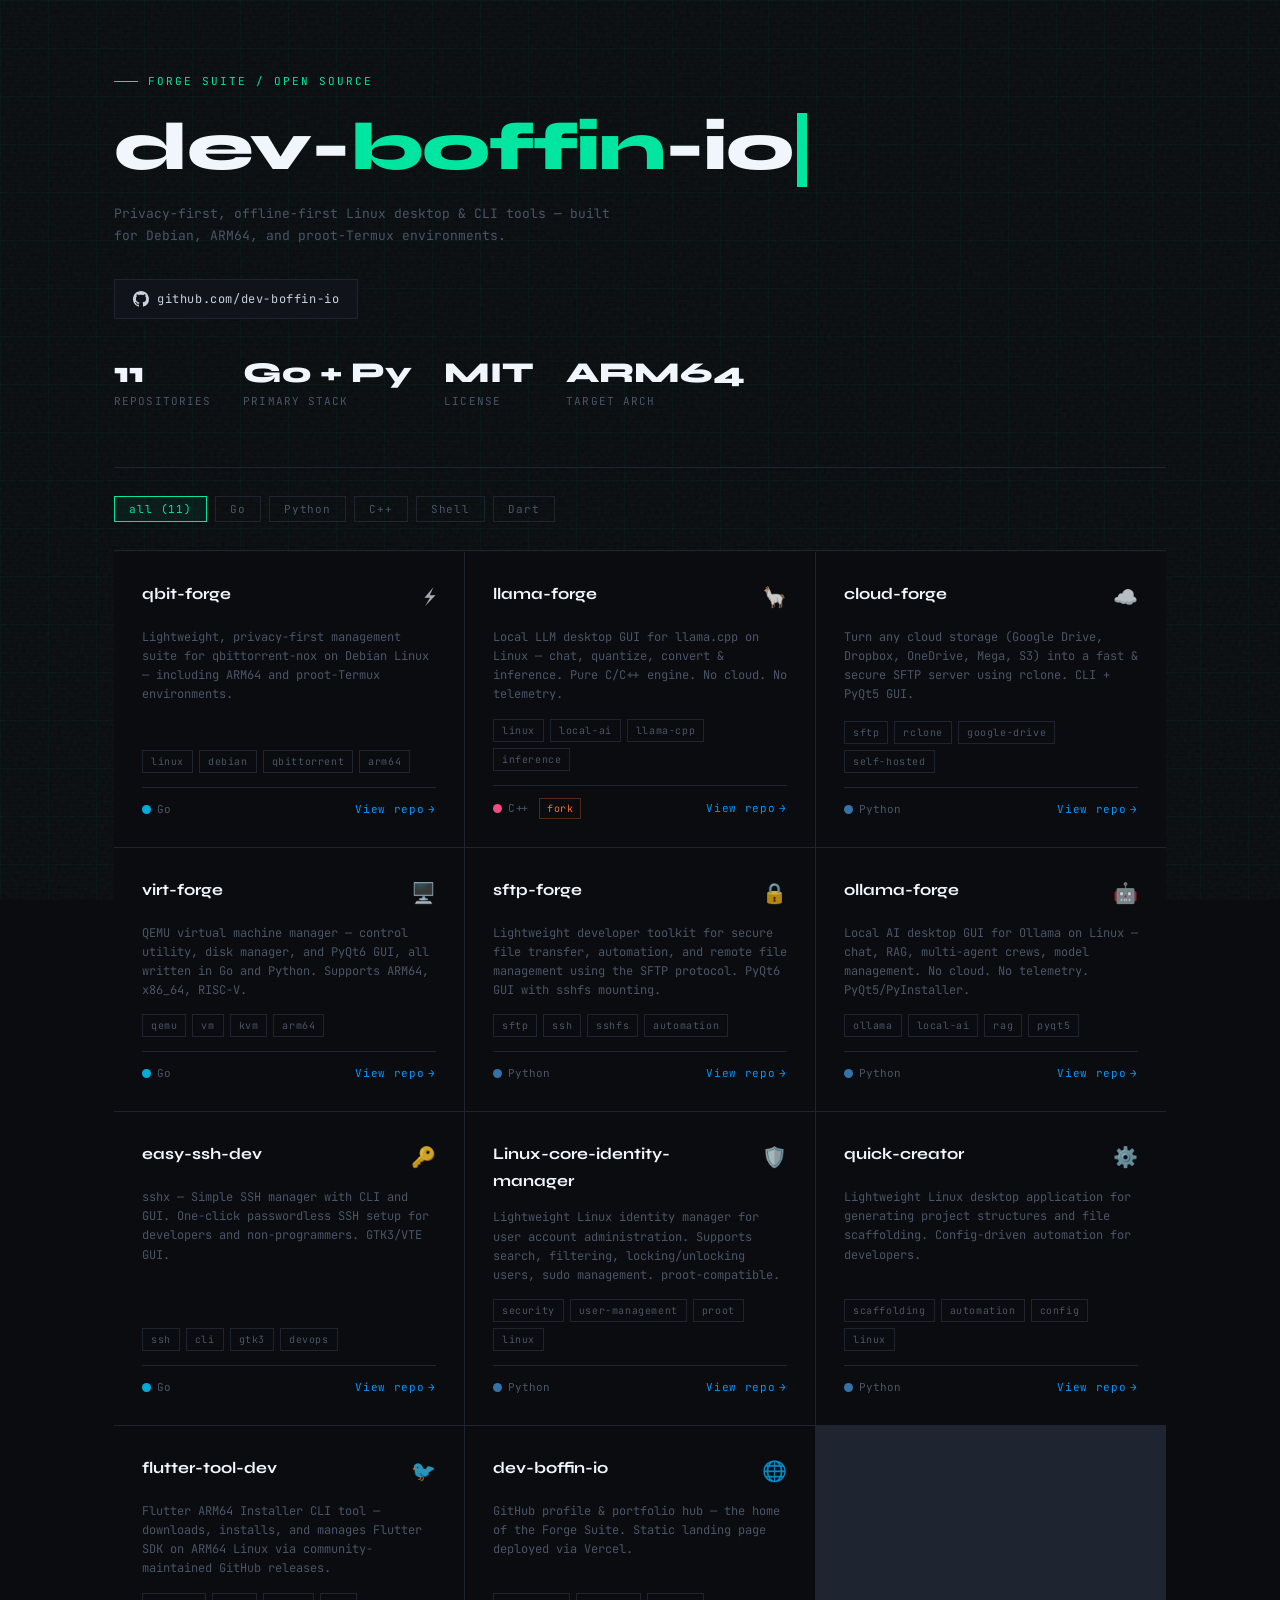
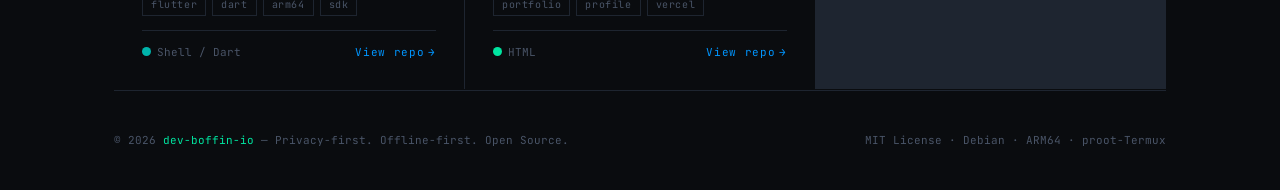
==== index.html @ 7f126e6f "Create index.html" ====
<!DOCTYPE html>
<html lang="en">
<head>
  <meta charset="UTF-8" />
  <meta name="viewport" content="width=device-width, initial-scale=1.0" />
  <title>dev-boffin-io — Forge Suite</title>
  <link rel="preconnect" href="https://fonts.googleapis.com" />
  <link href="https://fonts.googleapis.com/css2?family=JetBrains+Mono:wght@300;400;600;700&family=Syne:wght@400;700;800&display=swap" rel="stylesheet" />
  <style>
    *, *::before, *::after { box-sizing: border-box; margin: 0; padding: 0; }

    :root {
      --bg:        #0a0c0f;
      --surface:   #10141a;
      --border:    #1e2530;
      --accent:    #00e5a0;
      --accent2:   #0096ff;
      --accent3:   #ff6b35;
      --muted:     #4a5568;
      --text:      #c9d1d9;
      --heading:   #f0f6fc;
      --go:        #00add8;
      --py:        #3572a5;
      --cpp:       #f34b7d;
      --sh:        #89e051;
      --dart:      #00b4ab;
    }

    html { scroll-behavior: smooth; }

    body {
      background: var(--bg);
      color: var(--text);
      font-family: 'JetBrains Mono', monospace;
      font-size: 14px;
      line-height: 1.7;
      min-height: 100vh;
      overflow-x: hidden;
    }

    /* ── noise overlay ── */
    body::before {
      content: '';
      position: fixed;
      inset: 0;
      background-image: url("data:image/svg+xml,%3Csvg viewBox='0 0 256 256' xmlns='http://www.w3.org/2000/svg'%3E%3Cfilter id='n'%3E%3CfeTurbulence type='fractalNoise' baseFrequency='0.9' numOctaves='4' stitchTiles='stitch'/%3E%3C/filter%3E%3Crect width='100%25' height='100%25' filter='url(%23n)' opacity='0.04'/%3E%3C/svg%3E");
      pointer-events: none;
      z-index: 0;
    }

    /* ── scanlines ── */
    body::after {
      content: '';
      position: fixed;
      inset: 0;
      background: repeating-linear-gradient(
        0deg,
        transparent,
        transparent 2px,
        rgba(0,229,160,0.015) 2px,
        rgba(0,229,160,0.015) 4px
      );
      pointer-events: none;
      z-index: 0;
    }

    /* ── grid bg ── */
    .grid-bg {
      position: fixed;
      inset: 0;
      background-image:
        linear-gradient(rgba(0,229,160,0.03) 1px, transparent 1px),
        linear-gradient(90deg, rgba(0,229,160,0.03) 1px, transparent 1px);
      background-size: 48px 48px;
      z-index: 0;
      pointer-events: none;
    }

    /* ── wrapper ── */
    .wrap {
      position: relative;
      z-index: 1;
      max-width: 1100px;
      margin: 0 auto;
      padding: 0 24px;
    }

    /* ──────────── HEADER ──────────── */
    header {
      position: relative;
      padding: 72px 0 56px;
      border-bottom: 1px solid var(--border);
    }

    .header-tag {
      font-size: 11px;
      letter-spacing: 0.18em;
      color: var(--accent);
      text-transform: uppercase;
      margin-bottom: 20px;
      display: flex;
      align-items: center;
      gap: 10px;
    }
    .header-tag::before {
      content: '';
      display: inline-block;
      width: 24px;
      height: 1px;
      background: var(--accent);
    }

    h1 {
      font-family: 'Syne', sans-serif;
      font-size: clamp(2.4rem, 6vw, 4.2rem);
      font-weight: 800;
      color: var(--heading);
      line-height: 1.1;
      letter-spacing: -0.02em;
      margin-bottom: 16px;
    }

    h1 span {
      color: var(--accent);
      position: relative;
    }

    .tagline {
      color: var(--muted);
      max-width: 520px;
      font-size: 13px;
      margin-bottom: 32px;
    }

    .gh-link {
      display: inline-flex;
      align-items: center;
      gap: 8px;
      background: var(--surface);
      border: 1px solid var(--border);
      color: var(--text);
      text-decoration: none;
      padding: 9px 18px;
      font-size: 12px;
      letter-spacing: 0.05em;
      transition: border-color 0.2s, color 0.2s;
    }
    .gh-link:hover { border-color: var(--accent); color: var(--accent); }
    .gh-link svg { width: 16px; height: 16px; fill: currentColor; }

    .stat-row {
      display: flex;
      gap: 32px;
      margin-top: 40px;
    }
    .stat { display: flex; flex-direction: column; }
    .stat-num {
      font-family: 'Syne', sans-serif;
      font-size: 1.8rem;
      font-weight: 800;
      color: var(--heading);
      line-height: 1;
    }
    .stat-label { font-size: 11px; color: var(--muted); letter-spacing: 0.1em; text-transform: uppercase; margin-top: 4px; }

    /* ──────────── FILTER ──────────── */
    .filter-bar {
      display: flex;
      gap: 8px;
      flex-wrap: wrap;
      padding: 28px 0;
      border-bottom: 1px solid var(--border);
    }
    .filter-btn {
      background: transparent;
      border: 1px solid var(--border);
      color: var(--muted);
      padding: 5px 14px;
      font-family: 'JetBrains Mono', monospace;
      font-size: 11px;
      letter-spacing: 0.08em;
      cursor: pointer;
      transition: all 0.15s;
    }
    .filter-btn:hover,
    .filter-btn.active {
      border-color: var(--accent);
      color: var(--accent);
      background: rgba(0,229,160,0.06);
    }

    /* ──────────── GRID ──────────── */
    .repo-grid {
      display: grid;
      grid-template-columns: repeat(auto-fill, minmax(320px, 1fr));
      gap: 1px;
      background: var(--border);
      margin: 1px 0;
    }

    /* ──────────── CARD ──────────── */
    .card {
      background: var(--bg);
      padding: 28px;
      display: flex;
      flex-direction: column;
      gap: 14px;
      transition: background 0.2s;
      position: relative;
      overflow: hidden;
      animation: fadeUp 0.5s ease both;
    }
    .card:hover { background: var(--surface); }

    .card::before {
      content: '';
      position: absolute;
      top: 0; left: 0;
      width: 3px; height: 0;
      background: var(--accent);
      transition: height 0.25s ease;
    }
    .card:hover::before { height: 100%; }

    @keyframes fadeUp {
      from { opacity: 0; transform: translateY(12px); }
      to   { opacity: 1; transform: translateY(0); }
    }

    .card-top {
      display: flex;
      align-items: flex-start;
      justify-content: space-between;
      gap: 12px;
    }

    .card-name {
      font-family: 'Syne', sans-serif;
      font-size: 1rem;
      font-weight: 700;
      color: var(--heading);
      text-decoration: none;
      transition: color 0.15s;
    }
    .card-name:hover { color: var(--accent); }

    .card-icon {
      font-size: 20px;
      flex-shrink: 0;
      opacity: 0.8;
    }

    .card-desc {
      font-size: 12px;
      color: var(--muted);
      line-height: 1.6;
      flex: 1;
    }

    .card-tags {
      display: flex;
      flex-wrap: wrap;
      gap: 6px;
    }
    .tag {
      font-size: 10px;
      letter-spacing: 0.06em;
      padding: 2px 8px;
      border: 1px solid var(--border);
      color: var(--muted);
    }

    .card-foot {
      display: flex;
      align-items: center;
      justify-content: space-between;
      padding-top: 12px;
      border-top: 1px solid var(--border);
    }

    .lang-dot {
      display: inline-block;
      width: 9px; height: 9px;
      border-radius: 50%;
      margin-right: 6px;
      flex-shrink: 0;
    }
    .lang-label {
      font-size: 11px;
      color: var(--muted);
      display: flex;
      align-items: center;
    }

    .card-link {
      font-size: 11px;
      color: var(--accent2);
      text-decoration: none;
      letter-spacing: 0.06em;
      transition: color 0.15s;
      display: flex;
      align-items: center;
      gap: 4px;
    }
    .card-link:hover { color: var(--accent); }
    .card-link::after { content: '→'; }

    /* fork badge */
    .fork-badge {
      font-size: 10px;
      color: var(--accent3);
      border: 1px solid rgba(255,107,53,0.3);
      padding: 1px 7px;
      letter-spacing: 0.06em;
    }

    /* ──────────── FOOTER ──────────── */
    footer {
      border-top: 1px solid var(--border);
      padding: 40px 0;
      display: flex;
      align-items: center;
      justify-content: space-between;
      flex-wrap: gap;
      gap: 16px;
    }
    .footer-left { font-size: 11px; color: var(--muted); }
    .footer-left span { color: var(--accent); }
    .footer-right { font-size: 11px; color: var(--muted); }

    /* ──────────── CURSOR BLINK ──────────── */
    .blink {
      display: inline-block;
      width: 10px; height: 1.1em;
      background: var(--accent);
      vertical-align: text-bottom;
      animation: blink 1s step-end infinite;
      margin-left: 4px;
    }
    @keyframes blink { 50% { opacity: 0; } }

    /* ──────────── RESPONSIVE ──────────── */
    @media (max-width: 600px) {
      h1 { font-size: 2rem; }
      .stat-row { gap: 20px; }
      .repo-grid { grid-template-columns: 1fr; }
      footer { flex-direction: column; }
    }
  </style>
</head>
<body>
<div class="grid-bg"></div>

<div class="wrap">

  <!-- ── HEADER ── -->
  <header>
    <div class="header-tag">forge suite / open source</div>
    <h1>dev-<span>boffin</span>-io<span class="blink"></span></h1>
    <p class="tagline">Privacy-first, offline-first Linux desktop & CLI tools — built for Debian, ARM64, and proot-Termux environments.</p>
    <a class="gh-link" href="https://github.com/dev-boffin-io" target="_blank" rel="noopener">
      <svg viewBox="0 0 16 16"><path d="M8 0C3.58 0 0 3.58 0 8c0 3.54 2.29 6.53 5.47 7.59.4.07.55-.17.55-.38 0-.19-.01-.82-.01-1.49-2.01.37-2.53-.49-2.69-.94-.09-.23-.48-.94-.82-1.13-.28-.15-.68-.52-.01-.53.63-.01 1.08.58 1.23.82.72 1.21 1.87.87 2.33.66.07-.52.28-.87.51-1.07-1.78-.2-3.64-.89-3.64-3.95 0-.87.31-1.59.82-2.15-.08-.2-.36-1.02.08-2.12 0 0 .67-.21 2.2.82.64-.18 1.32-.27 2-.27.68 0 1.36.09 2 .27 1.53-1.04 2.2-.82 2.2-.82.44 1.1.16 1.92.08 2.12.51.56.82 1.27.82 2.15 0 3.07-1.87 3.75-3.65 3.95.29.25.54.73.54 1.48 0 1.07-.01 1.93-.01 2.2 0 .21.15.46.55.38A8.013 8.013 0 0016 8c0-4.42-3.58-8-8-8z"/></svg>
      github.com/dev-boffin-io
    </a>
    <div class="stat-row">
      <div class="stat"><span class="stat-num">11</span><span class="stat-label">Repositories</span></div>
      <div class="stat"><span class="stat-num">Go + Py</span><span class="stat-label">Primary Stack</span></div>
      <div class="stat"><span class="stat-num">MIT</span><span class="stat-label">License</span></div>
      <div class="stat"><span class="stat-num">ARM64</span><span class="stat-label">Target Arch</span></div>
    </div>
  </header>

  <!-- ── FILTER BAR ── -->
  <div class="filter-bar">
    <button class="filter-btn active" onclick="filterCards('all', this)">all (11)</button>
    <button class="filter-btn" onclick="filterCards('go', this)">Go</button>
    <button class="filter-btn" onclick="filterCards('python', this)">Python</button>
    <button class="filter-btn" onclick="filterCards('cpp', this)">C++</button>
    <button class="filter-btn" onclick="filterCards('shell', this)">Shell</button>
    <button class="filter-btn" onclick="filterCards('dart', this)">Dart</button>
  </div>

  <!-- ── REPO GRID ── -->
  <div class="repo-grid" id="grid">

    <div class="card" data-lang="go" style="animation-delay:0.05s">
      <div class="card-top">
        <a class="card-name" href="https://github.com/dev-boffin-io/qbit-forge" target="_blank">qbit-forge</a>
        <span class="card-icon">⚡</span>
      </div>
      <p class="card-desc">Lightweight, privacy-first management suite for qbittorrent-nox on Debian Linux — including ARM64 and proot-Termux environments.</p>
      <div class="card-tags">
        <span class="tag">linux</span><span class="tag">debian</span><span class="tag">qbittorrent</span><span class="tag">arm64</span>
      </div>
      <div class="card-foot">
        <span class="lang-label"><span class="lang-dot" style="background:#00add8"></span>Go</span>
        <a class="card-link" href="https://github.com/dev-boffin-io/qbit-forge" target="_blank">View repo</a>
      </div>
    </div>

    <div class="card" data-lang="cpp" style="animation-delay:0.1s">
      <div class="card-top">
        <a class="card-name" href="https://github.com/dev-boffin-io/llama-forge" target="_blank">llama-forge</a>
        <span class="card-icon">🦙</span>
      </div>
      <p class="card-desc">Local LLM desktop GUI for llama.cpp on Linux — chat, quantize, convert & inference. Pure C/C++ engine. No cloud. No telemetry.</p>
      <div class="card-tags">
        <span class="tag">linux</span><span class="tag">local-ai</span><span class="tag">llama-cpp</span><span class="tag">inference</span>
      </div>
      <div class="card-foot">
        <div style="display:flex;align-items:center;gap:10px">
          <span class="lang-label"><span class="lang-dot" style="background:#f34b7d"></span>C++</span>
          <span class="fork-badge">fork</span>
        </div>
        <a class="card-link" href="https://github.com/dev-boffin-io/llama-forge" target="_blank">View repo</a>
      </div>
    </div>

    <div class="card" data-lang="python" style="animation-delay:0.15s">
      <div class="card-top">
        <a class="card-name" href="https://github.com/dev-boffin-io/cloud-forge" target="_blank">cloud-forge</a>
        <span class="card-icon">☁️</span>
      </div>
      <p class="card-desc">Turn any cloud storage (Google Drive, Dropbox, OneDrive, Mega, S3) into a fast & secure SFTP server using rclone. CLI + PyQt5 GUI.</p>
      <div class="card-tags">
        <span class="tag">sftp</span><span class="tag">rclone</span><span class="tag">google-drive</span><span class="tag">self-hosted</span>
      </div>
      <div class="card-foot">
        <span class="lang-label"><span class="lang-dot" style="background:#3572a5"></span>Python</span>
        <a class="card-link" href="https://github.com/dev-boffin-io/cloud-forge" target="_blank">View repo</a>
      </div>
    </div>

    <div class="card" data-lang="go" style="animation-delay:0.2s">
      <div class="card-top">
        <a class="card-name" href="https://github.com/dev-boffin-io/virt-forge" target="_blank">virt-forge</a>
        <span class="card-icon">🖥️</span>
      </div>
      <p class="card-desc">QEMU virtual machine manager — control utility, disk manager, and PyQt6 GUI, all written in Go and Python. Supports ARM64, x86_64, RISC-V.</p>
      <div class="card-tags">
        <span class="tag">qemu</span><span class="tag">vm</span><span class="tag">kvm</span><span class="tag">arm64</span>
      </div>
      <div class="card-foot">
        <span class="lang-label"><span class="lang-dot" style="background:#00add8"></span>Go</span>
        <a class="card-link" href="https://github.com/dev-boffin-io/virt-forge" target="_blank">View repo</a>
      </div>
    </div>

    <div class="card" data-lang="python" style="animation-delay:0.25s">
      <div class="card-top">
        <a class="card-name" href="https://github.com/dev-boffin-io/sftp-forge" target="_blank">sftp-forge</a>
        <span class="card-icon">🔒</span>
      </div>
      <p class="card-desc">Lightweight developer toolkit for secure file transfer, automation, and remote file management using the SFTP protocol. PyQt6 GUI with sshfs mounting.</p>
      <div class="card-tags">
        <span class="tag">sftp</span><span class="tag">ssh</span><span class="tag">sshfs</span><span class="tag">automation</span>
      </div>
      <div class="card-foot">
        <span class="lang-label"><span class="lang-dot" style="background:#3572a5"></span>Python</span>
        <a class="card-link" href="https://github.com/dev-boffin-io/sftp-forge" target="_blank">View repo</a>
      </div>
    </div>

    <div class="card" data-lang="python" style="animation-delay:0.3s">
      <div class="card-top">
        <a class="card-name" href="https://github.com/dev-boffin-io/ollama-forge" target="_blank">ollama-forge</a>
        <span class="card-icon">🤖</span>
      </div>
      <p class="card-desc">Local AI desktop GUI for Ollama on Linux — chat, RAG, multi-agent crews, model management. No cloud. No telemetry. PyQt5/PyInstaller.</p>
      <div class="card-tags">
        <span class="tag">ollama</span><span class="tag">local-ai</span><span class="tag">rag</span><span class="tag">pyqt5</span>
      </div>
      <div class="card-foot">
        <span class="lang-label"><span class="lang-dot" style="background:#3572a5"></span>Python</span>
        <a class="card-link" href="https://github.com/dev-boffin-io/ollama-forge" target="_blank">View repo</a>
      </div>
    </div>

    <div class="card" data-lang="go" style="animation-delay:0.35s">
      <div class="card-top">
        <a class="card-name" href="https://github.com/dev-boffin-io/easy-ssh-dev" target="_blank">easy-ssh-dev</a>
        <span class="card-icon">🔑</span>
      </div>
      <p class="card-desc">sshx — Simple SSH manager with CLI and GUI. One-click passwordless SSH setup for developers and non-programmers. GTK3/VTE GUI.</p>
      <div class="card-tags">
        <span class="tag">ssh</span><span class="tag">cli</span><span class="tag">gtk3</span><span class="tag">devops</span>
      </div>
      <div class="card-foot">
        <span class="lang-label"><span class="lang-dot" style="background:#00add8"></span>Go</span>
        <a class="card-link" href="https://github.com/dev-boffin-io/easy-ssh-dev" target="_blank">View repo</a>
      </div>
    </div>

    <div class="card" data-lang="python" style="animation-delay:0.4s">
      <div class="card-top">
        <a class="card-name" href="https://github.com/dev-boffin-io/Linux-core-identity-manager" target="_blank">Linux-core-identity-manager</a>
        <span class="card-icon">🛡️</span>
      </div>
      <p class="card-desc">Lightweight Linux identity manager for user account administration. Supports search, filtering, locking/unlocking users, sudo management. proot-compatible.</p>
      <div class="card-tags">
        <span class="tag">security</span><span class="tag">user-management</span><span class="tag">proot</span><span class="tag">linux</span>
      </div>
      <div class="card-foot">
        <span class="lang-label"><span class="lang-dot" style="background:#3572a5"></span>Python</span>
        <a class="card-link" href="https://github.com/dev-boffin-io/Linux-core-identity-manager" target="_blank">View repo</a>
      </div>
    </div>

    <div class="card" data-lang="python" style="animation-delay:0.45s">
      <div class="card-top">
        <a class="card-name" href="https://github.com/dev-boffin-io/quick-creator" target="_blank">quick-creator</a>
        <span class="card-icon">⚙️</span>
      </div>
      <p class="card-desc">Lightweight Linux desktop application for generating project structures and file scaffolding. Config-driven automation for developers.</p>
      <div class="card-tags">
        <span class="tag">scaffolding</span><span class="tag">automation</span><span class="tag">config</span><span class="tag">linux</span>
      </div>
      <div class="card-foot">
        <span class="lang-label"><span class="lang-dot" style="background:#3572a5"></span>Python</span>
        <a class="card-link" href="https://github.com/dev-boffin-io/quick-creator" target="_blank">View repo</a>
      </div>
    </div>

    <div class="card" data-lang="dart" style="animation-delay:0.5s">
      <div class="card-top">
        <a class="card-name" href="https://github.com/dev-boffin-io/flutter-tool-dev" target="_blank">flutter-tool-dev</a>
        <span class="card-icon">🐦</span>
      </div>
      <p class="card-desc">Flutter ARM64 Installer CLI tool — downloads, installs, and manages Flutter SDK on ARM64 Linux via community-maintained GitHub releases.</p>
      <div class="card-tags">
        <span class="tag">flutter</span><span class="tag">dart</span><span class="tag">arm64</span><span class="tag">sdk</span>
      </div>
      <div class="card-foot">
        <span class="lang-label"><span class="lang-dot" style="background:#00b4ab"></span>Shell / Dart</span>
        <a class="card-link" href="https://github.com/dev-boffin-io/flutter-tool-dev" target="_blank">View repo</a>
      </div>
    </div>

    <div class="card" data-lang="go" style="animation-delay:0.55s">
      <div class="card-top">
        <a class="card-name" href="https://github.com/dev-boffin-io/dev-boffin-io" target="_blank">dev-boffin-io</a>
        <span class="card-icon">🌐</span>
      </div>
      <p class="card-desc">GitHub profile & portfolio hub — the home of the Forge Suite. Static landing page deployed via Vercel.</p>
      <div class="card-tags">
        <span class="tag">portfolio</span><span class="tag">profile</span><span class="tag">vercel</span>
      </div>
      <div class="card-foot">
        <span class="lang-label"><span class="lang-dot" style="background:#00e5a0"></span>HTML</span>
        <a class="card-link" href="https://github.com/dev-boffin-io/dev-boffin-io" target="_blank">View repo</a>
      </div>
    </div>

  </div><!-- /grid -->

  <!-- ── FOOTER ── -->
  <footer>
    <div class="footer-left">
      © 2026 <span>dev-boffin-io</span> — Privacy-first. Offline-first. Open Source.
    </div>
    <div class="footer-right">MIT License · Debian · ARM64 · proot-Termux</div>
  </footer>

</div><!-- /wrap -->

<script>
  function filterCards(lang, btn) {
    document.querySelectorAll('.filter-btn').forEach(b => b.classList.remove('active'));
    btn.classList.add('active');
    document.querySelectorAll('.card').forEach(card => {
      if (lang === 'all' || card.dataset.lang === lang) {
        card.style.display = 'flex';
      } else {
        card.style.display = 'none';
      }
    });
  }
</script>
</body>
</html>
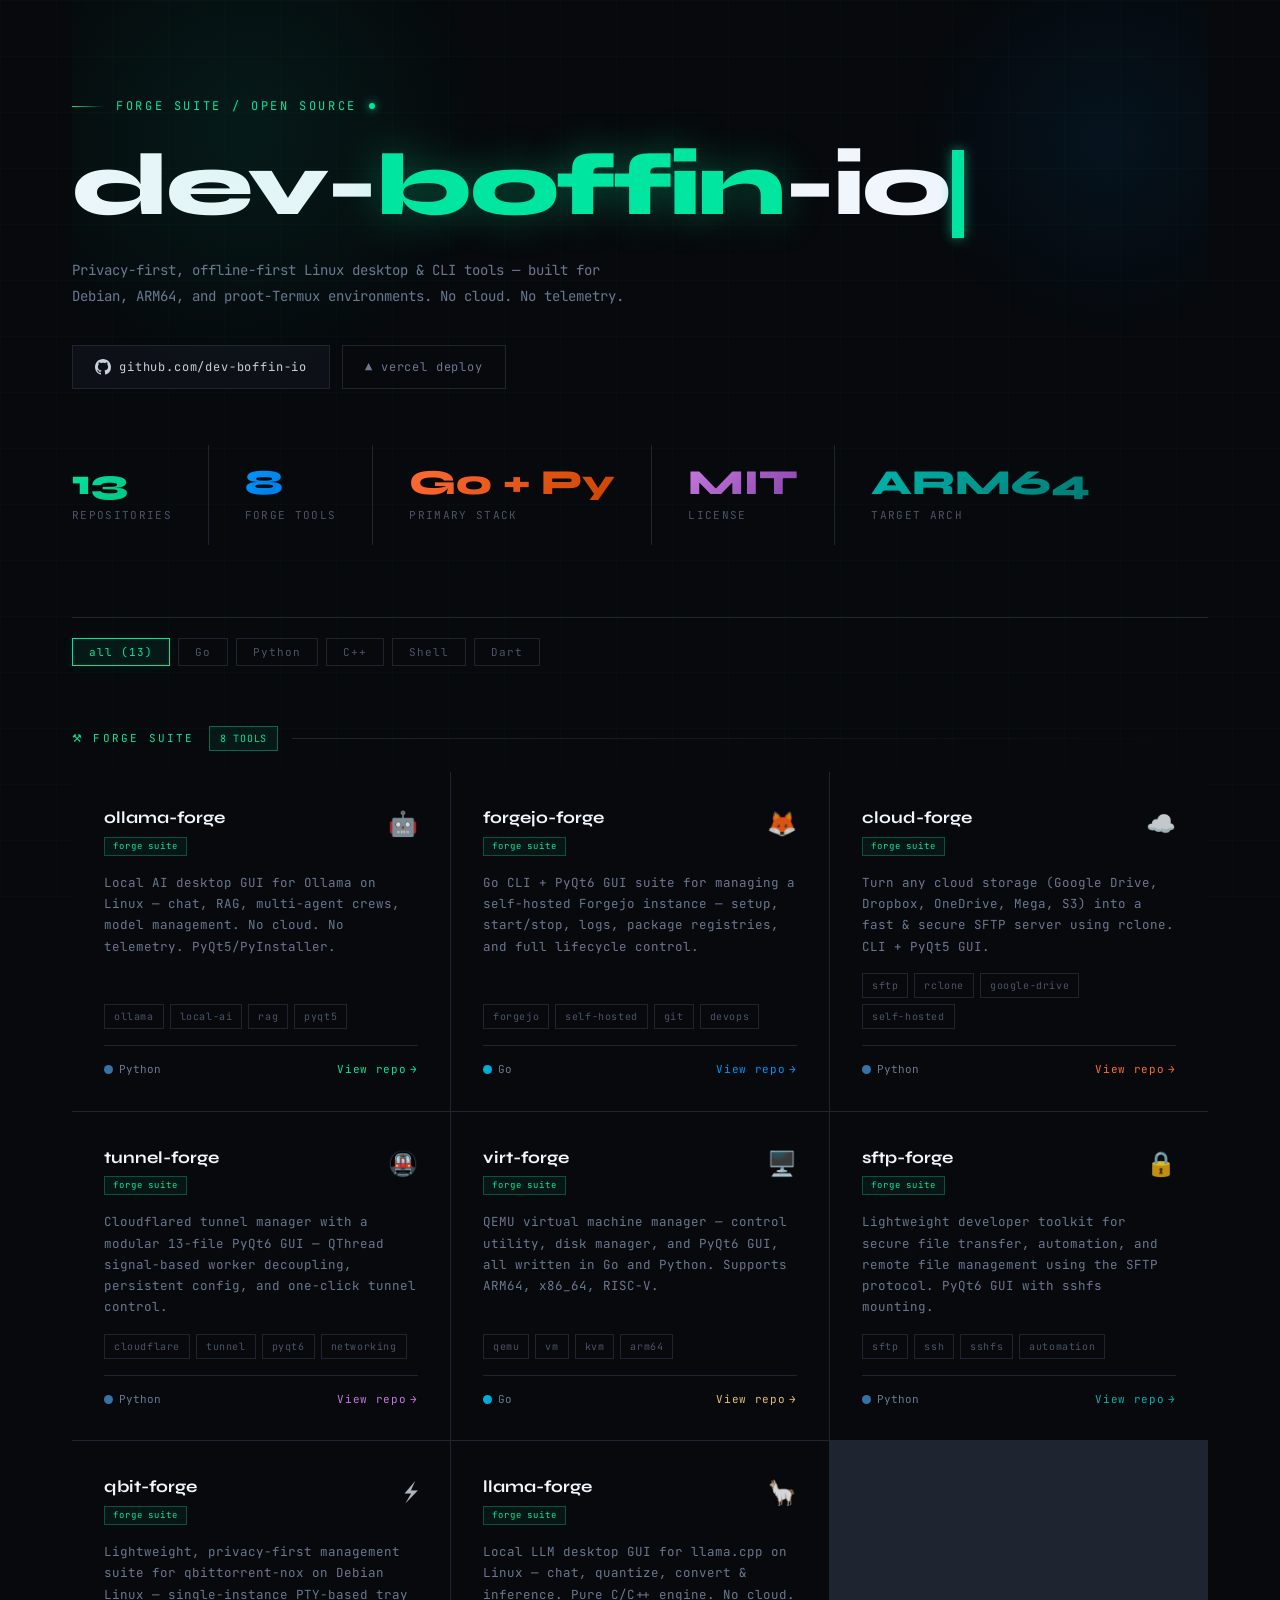
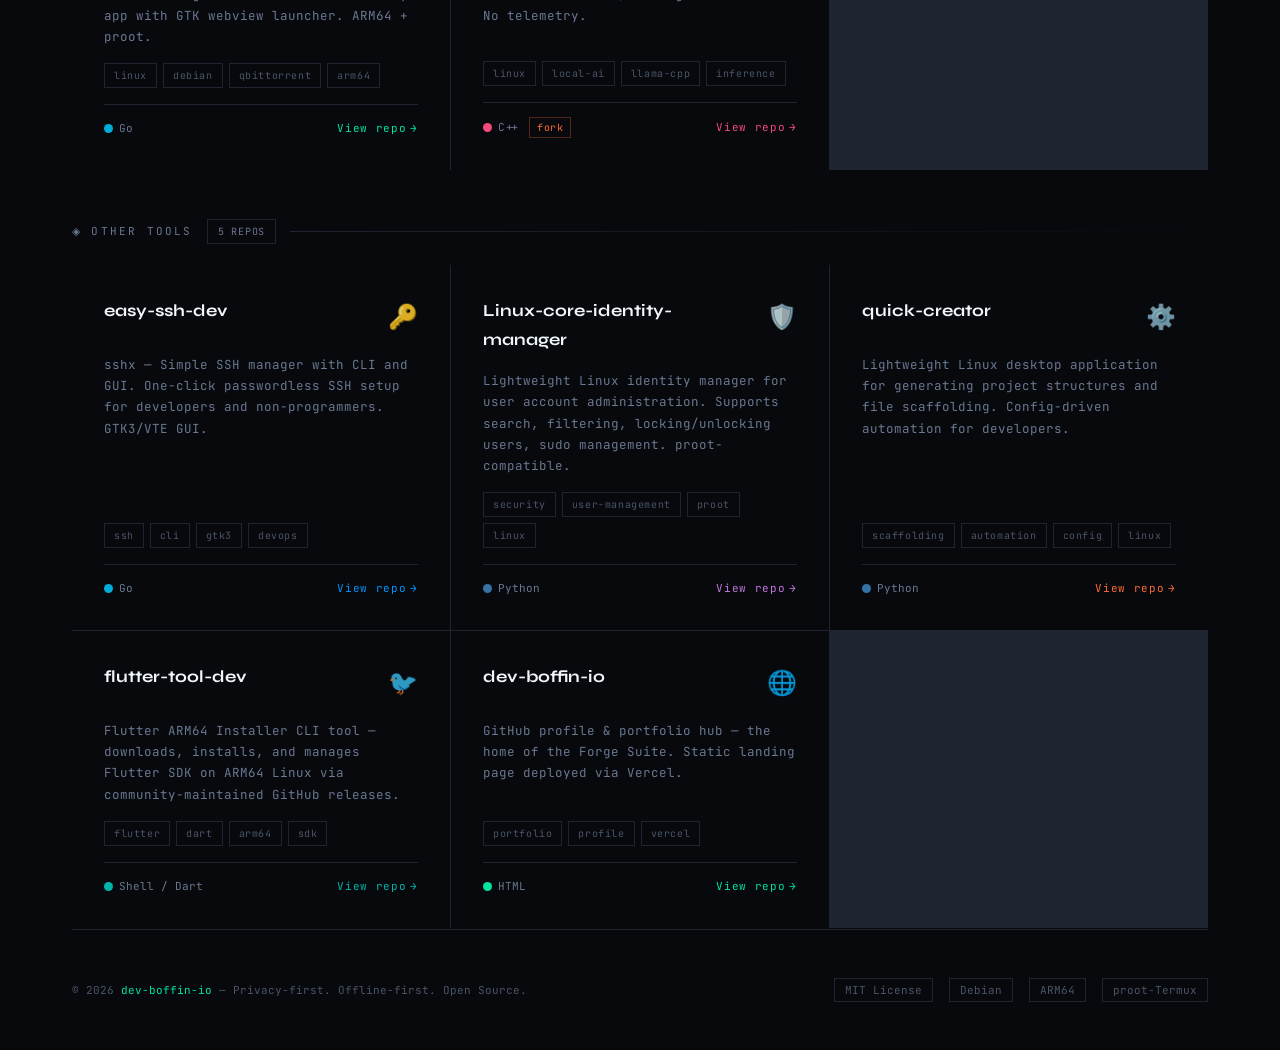
==== commit d03931bb: "Update index.html" ====
--- a/index.html
+++ b/index.html
@@ -10,13 +10,17 @@
     *, *::before, *::after { box-sizing: border-box; margin: 0; padding: 0; }
 
     :root {
-      --bg:        #0a0c0f;
-      --surface:   #10141a;
+      --bg:        #07090d;
+      --surface:   #0d1117;
+      --surface2:  #131820;
       --border:    #1e2530;
       --accent:    #00e5a0;
       --accent2:   #0096ff;
       --accent3:   #ff6b35;
+      --accent4:   #c678dd;
+      --accent5:   #e5c07b;
       --muted:     #4a5568;
+      --muted2:    #6a7890;
       --text:      #c9d1d9;
       --heading:   #f0f6fc;
       --go:        #00add8;
@@ -38,14 +42,16 @@
       overflow-x: hidden;
     }
 
-    /* ── noise overlay ── */
-    body::before {
-      content: '';
+    /* ── grid bg ── */
+    .grid-bg {
       position: fixed;
       inset: 0;
-      background-image: url("data:image/svg+xml,%3Csvg viewBox='0 0 256 256' xmlns='http://www.w3.org/2000/svg'%3E%3Cfilter id='n'%3E%3CfeTurbulence type='fractalNoise' baseFrequency='0.9' numOctaves='4' stitchTiles='stitch'/%3E%3C/filter%3E%3Crect width='100%25' height='100%25' filter='url(%23n)' opacity='0.04'/%3E%3C/svg%3E");
+      background-image:
+        linear-gradient(rgba(0,229,160,0.025) 1px, transparent 1px),
+        linear-gradient(90deg, rgba(0,229,160,0.025) 1px, transparent 1px);
+      background-size: 56px 56px;
+      z-index: 0;
       pointer-events: none;
-      z-index: 0;
     }
 
     /* ── scanlines ── */
@@ -57,79 +63,101 @@
         0deg,
         transparent,
         transparent 2px,
-        rgba(0,229,160,0.015) 2px,
-        rgba(0,229,160,0.015) 4px
+        rgba(0,229,160,0.008) 2px,
+        rgba(0,229,160,0.008) 4px
       );
       pointer-events: none;
       z-index: 0;
     }
 
-    /* ── grid bg ── */
-    .grid-bg {
-      position: fixed;
-      inset: 0;
-      background-image:
-        linear-gradient(rgba(0,229,160,0.03) 1px, transparent 1px),
-        linear-gradient(90deg, rgba(0,229,160,0.03) 1px, transparent 1px);
-      background-size: 48px 48px;
-      z-index: 0;
-      pointer-events: none;
-    }
-
-    /* ── wrapper ── */
+    /* ── wrap ── */
     .wrap {
       position: relative;
       z-index: 1;
-      max-width: 1100px;
+      max-width: 1200px;
       margin: 0 auto;
-      padding: 0 24px;
-    }
-
-    /* ──────────── HEADER ──────────── */
+      padding: 0 32px;
+    }
+
+    /* ──────────── HERO ──────────── */
     header {
       position: relative;
-      padding: 72px 0 56px;
+      padding: 96px 0 72px;
       border-bottom: 1px solid var(--border);
+      overflow: hidden;
+    }
+
+    /* glowing orbs */
+    header::before {
+      content: '';
+      position: absolute;
+      top: -120px; left: -80px;
+      width: 500px; height: 500px;
+      background: radial-gradient(circle, rgba(0,229,160,0.08) 0%, transparent 70%);
+      pointer-events: none;
+    }
+    header::after {
+      content: '';
+      position: absolute;
+      top: -60px; right: -100px;
+      width: 400px; height: 400px;
+      background: radial-gradient(circle, rgba(0,150,255,0.07) 0%, transparent 70%);
+      pointer-events: none;
     }
 
     .header-tag {
-      font-size: 11px;
-      letter-spacing: 0.18em;
+      font-size: 12px;
+      letter-spacing: 0.22em;
       color: var(--accent);
       text-transform: uppercase;
-      margin-bottom: 20px;
+      margin-bottom: 24px;
       display: flex;
       align-items: center;
-      gap: 10px;
+      gap: 12px;
     }
     .header-tag::before {
       content: '';
       display: inline-block;
-      width: 24px;
-      height: 1px;
+      width: 32px; height: 1px;
+      background: linear-gradient(90deg, var(--accent), transparent);
+    }
+    .header-tag::after {
+      content: '';
+      display: inline-block;
+      width: 6px; height: 6px;
       background: var(--accent);
-    }
+      border-radius: 50%;
+      box-shadow: 0 0 8px var(--accent);
+      animation: pulse 2s ease-in-out infinite;
+    }
+    @keyframes pulse { 0%,100%{opacity:1;transform:scale(1)} 50%{opacity:0.5;transform:scale(0.8)} }
 
     h1 {
       font-family: 'Syne', sans-serif;
-      font-size: clamp(2.4rem, 6vw, 4.2rem);
+      font-size: clamp(3rem, 7vw, 5.5rem);
       font-weight: 800;
       color: var(--heading);
-      line-height: 1.1;
-      letter-spacing: -0.02em;
-      margin-bottom: 16px;
-    }
-
-    h1 span {
-      color: var(--accent);
-      position: relative;
-    }
+      line-height: 1.05;
+      letter-spacing: -0.03em;
+      margin-bottom: 20px;
+    }
+
+    h1 .hl-green  { color: var(--accent); text-shadow: 0 0 40px rgba(0,229,160,0.35); }
+    h1 .hl-blue   { color: var(--accent2); text-shadow: 0 0 40px rgba(0,150,255,0.35); }
 
     .tagline {
-      color: var(--muted);
-      max-width: 520px;
-      font-size: 13px;
-      margin-bottom: 32px;
+      color: var(--muted2);
+      max-width: 580px;
+      font-size: 14px;
+      margin-bottom: 36px;
+      line-height: 1.8;
+    }
+
+    .header-actions {
+      display: flex;
+      gap: 12px;
+      flex-wrap: wrap;
+      margin-bottom: 56px;
     }
 
     .gh-link {
@@ -140,45 +168,115 @@
       border: 1px solid var(--border);
       color: var(--text);
       text-decoration: none;
-      padding: 9px 18px;
+      padding: 11px 22px;
       font-size: 12px;
-      letter-spacing: 0.05em;
-      transition: border-color 0.2s, color 0.2s;
-    }
-    .gh-link:hover { border-color: var(--accent); color: var(--accent); }
+      letter-spacing: 0.07em;
+      transition: all 0.2s;
+    }
+    .gh-link:hover {
+      border-color: var(--accent);
+      color: var(--accent);
+      background: rgba(0,229,160,0.05);
+      box-shadow: 0 0 20px rgba(0,229,160,0.1);
+    }
     .gh-link svg { width: 16px; height: 16px; fill: currentColor; }
 
+    .vercel-link {
+      display: inline-flex;
+      align-items: center;
+      gap: 8px;
+      background: transparent;
+      border: 1px solid var(--border);
+      color: var(--muted2);
+      text-decoration: none;
+      padding: 11px 22px;
+      font-size: 12px;
+      letter-spacing: 0.07em;
+      transition: all 0.2s;
+    }
+    .vercel-link:hover { border-color: var(--accent2); color: var(--accent2); }
+
+    /* ── stat row ── */
     .stat-row {
       display: flex;
-      gap: 32px;
-      margin-top: 40px;
-    }
-    .stat { display: flex; flex-direction: column; }
+      gap: 0;
+      flex-wrap: wrap;
+    }
+    .stat {
+      display: flex;
+      flex-direction: column;
+      padding: 20px 36px 20px 0;
+      position: relative;
+    }
+    .stat + .stat {
+      padding-left: 36px;
+      border-left: 1px solid var(--border);
+    }
     .stat-num {
       font-family: 'Syne', sans-serif;
-      font-size: 1.8rem;
+      font-size: 2.2rem;
       font-weight: 800;
-      color: var(--heading);
       line-height: 1;
-    }
-    .stat-label { font-size: 11px; color: var(--muted); letter-spacing: 0.1em; text-transform: uppercase; margin-top: 4px; }
-
-    /* ──────────── FILTER ──────────── */
+      background: linear-gradient(135deg, var(--heading) 40%, var(--muted2));
+      -webkit-background-clip: text;
+      -webkit-text-fill-color: transparent;
+      background-clip: text;
+    }
+    .stat-num.green { background: linear-gradient(135deg, var(--accent), #00b87c); -webkit-background-clip: text; -webkit-text-fill-color: transparent; background-clip: text; }
+    .stat-num.blue  { background: linear-gradient(135deg, var(--accent2), #0066cc); -webkit-background-clip: text; -webkit-text-fill-color: transparent; background-clip: text; }
+    .stat-num.orange{ background: linear-gradient(135deg, var(--accent3), #cc4400); -webkit-background-clip: text; -webkit-text-fill-color: transparent; background-clip: text; }
+    .stat-num.purple{ background: linear-gradient(135deg, var(--accent4), #8844aa); -webkit-background-clip: text; -webkit-text-fill-color: transparent; background-clip: text; }
+    .stat-label { font-size: 11px; color: var(--muted); letter-spacing: 0.12em; text-transform: uppercase; margin-top: 6px; }
+
+    /* ──────────── SECTION LABEL ──────────── */
+    .section-label {
+      display: flex;
+      align-items: center;
+      gap: 14px;
+      padding: 36px 0 20px;
+      font-size: 11px;
+      letter-spacing: 0.2em;
+      text-transform: uppercase;
+      color: var(--muted);
+    }
+    .section-label .badge {
+      font-size: 10px;
+      padding: 3px 10px;
+      border: 1px solid;
+      letter-spacing: 0.08em;
+    }
+    .section-label.forge-label { color: var(--accent); }
+    .section-label.forge-label .badge {
+      border-color: rgba(0,229,160,0.4);
+      color: var(--accent);
+      background: rgba(0,229,160,0.07);
+    }
+    .section-label.other-label { color: var(--muted2); }
+    .section-label.other-label .badge {
+      border-color: var(--border);
+      color: var(--muted2);
+    }
+    .section-divider {
+      flex: 1;
+      height: 1px;
+      background: linear-gradient(90deg, var(--border), transparent);
+    }
+
+    /* ──────────── FILTER BAR ──────────── */
     .filter-bar {
       display: flex;
       gap: 8px;
       flex-wrap: wrap;
-      padding: 28px 0;
-      border-bottom: 1px solid var(--border);
+      padding: 20px 0 24px;
     }
     .filter-btn {
       background: transparent;
       border: 1px solid var(--border);
       color: var(--muted);
-      padding: 5px 14px;
+      padding: 6px 16px;
       font-family: 'JetBrains Mono', monospace;
       font-size: 11px;
-      letter-spacing: 0.08em;
+      letter-spacing: 0.09em;
       cursor: pointer;
       transition: all 0.15s;
     }
@@ -186,13 +284,14 @@
     .filter-btn.active {
       border-color: var(--accent);
       color: var(--accent);
-      background: rgba(0,229,160,0.06);
+      background: rgba(0,229,160,0.07);
+      box-shadow: 0 0 12px rgba(0,229,160,0.08);
     }
 
     /* ──────────── GRID ──────────── */
     .repo-grid {
       display: grid;
-      grid-template-columns: repeat(auto-fill, minmax(320px, 1fr));
+      grid-template-columns: repeat(auto-fill, minmax(340px, 1fr));
       gap: 1px;
       background: var(--border);
       margin: 1px 0;
@@ -201,10 +300,10 @@
     /* ──────────── CARD ──────────── */
     .card {
       background: var(--bg);
-      padding: 28px;
+      padding: 32px;
       display: flex;
       flex-direction: column;
-      gap: 14px;
+      gap: 16px;
       transition: background 0.2s;
       position: relative;
       overflow: hidden;
@@ -212,18 +311,33 @@
     }
     .card:hover { background: var(--surface); }
 
+    /* colored top border per card */
     .card::before {
       content: '';
       position: absolute;
-      top: 0; left: 0;
-      width: 3px; height: 0;
-      background: var(--accent);
-      transition: height 0.25s ease;
-    }
-    .card:hover::before { height: 100%; }
+      top: 0; left: 0; right: 0;
+      height: 2px;
+      opacity: 0;
+      transition: opacity 0.25s;
+    }
+    .card:hover::before { opacity: 1; }
+
+    .card.color-green::before  { background: linear-gradient(90deg, var(--accent), transparent); }
+    .card.color-blue::before   { background: linear-gradient(90deg, var(--accent2), transparent); }
+    .card.color-orange::before { background: linear-gradient(90deg, var(--accent3), transparent); }
+    .card.color-purple::before { background: linear-gradient(90deg, var(--accent4), transparent); }
+    .card.color-yellow::before { background: linear-gradient(90deg, var(--accent5), transparent); }
+    .card.color-teal::before   { background: linear-gradient(90deg, var(--dart), transparent); }
+    .card.color-red::before    { background: linear-gradient(90deg, var(--cpp), transparent); }
+
+    /* glow on hover */
+    .card.color-green:hover  { box-shadow: inset 0 0 40px rgba(0,229,160,0.04); }
+    .card.color-blue:hover   { box-shadow: inset 0 0 40px rgba(0,150,255,0.04); }
+    .card.color-orange:hover { box-shadow: inset 0 0 40px rgba(255,107,53,0.04); }
+    .card.color-purple:hover { box-shadow: inset 0 0 40px rgba(198,120,221,0.04); }
 
     @keyframes fadeUp {
-      from { opacity: 0; transform: translateY(12px); }
+      from { opacity: 0; transform: translateY(14px); }
       to   { opacity: 1; transform: translateY(0); }
     }
 
@@ -234,26 +348,44 @@
       gap: 12px;
     }
 
+    .card-name-wrap { display: flex; flex-direction: column; gap: 4px; }
+
     .card-name {
       font-family: 'Syne', sans-serif;
-      font-size: 1rem;
+      font-size: 1.05rem;
       font-weight: 700;
       color: var(--heading);
       text-decoration: none;
       transition: color 0.15s;
     }
-    .card-name:hover { color: var(--accent); }
+    .card.color-green  .card-name:hover { color: var(--accent); }
+    .card.color-blue   .card-name:hover { color: var(--accent2); }
+    .card.color-orange .card-name:hover { color: var(--accent3); }
+    .card.color-purple .card-name:hover { color: var(--accent4); }
+    .card.color-yellow .card-name:hover { color: var(--accent5); }
+    .card.color-teal   .card-name:hover { color: var(--dart); }
+    .card.color-red    .card-name:hover { color: var(--cpp); }
+
+    .forge-badge {
+      font-size: 9px;
+      letter-spacing: 0.1em;
+      color: var(--accent);
+      border: 1px solid rgba(0,229,160,0.3);
+      padding: 1px 8px;
+      background: rgba(0,229,160,0.05);
+      width: fit-content;
+    }
 
     .card-icon {
-      font-size: 20px;
+      font-size: 24px;
       flex-shrink: 0;
-      opacity: 0.8;
+      opacity: 0.85;
     }
 
     .card-desc {
-      font-size: 12px;
-      color: var(--muted);
-      line-height: 1.6;
+      font-size: 12.5px;
+      color: var(--muted2);
+      line-height: 1.7;
       flex: 1;
     }
 
@@ -265,16 +397,18 @@
     .tag {
       font-size: 10px;
       letter-spacing: 0.06em;
-      padding: 2px 8px;
+      padding: 3px 9px;
       border: 1px solid var(--border);
       color: var(--muted);
-    }
+      transition: all 0.15s;
+    }
+    .card:hover .tag { border-color: #2a3340; }
 
     .card-foot {
       display: flex;
       align-items: center;
       justify-content: space-between;
-      padding-top: 12px;
+      padding-top: 14px;
       border-top: 1px solid var(--border);
     }
 
@@ -287,14 +421,13 @@
     }
     .lang-label {
       font-size: 11px;
-      color: var(--muted);
+      color: var(--muted2);
       display: flex;
       align-items: center;
     }
 
     .card-link {
       font-size: 11px;
-      color: var(--accent2);
       text-decoration: none;
       letter-spacing: 0.06em;
       transition: color 0.15s;
@@ -302,8 +435,15 @@
       align-items: center;
       gap: 4px;
     }
-    .card-link:hover { color: var(--accent); }
     .card-link::after { content: '→'; }
+
+    .card.color-green  .card-link { color: var(--accent); }
+    .card.color-blue   .card-link { color: var(--accent2); }
+    .card.color-orange .card-link { color: var(--accent3); }
+    .card.color-purple .card-link { color: var(--accent4); }
+    .card.color-yellow .card-link { color: var(--accent5); }
+    .card.color-teal   .card-link { color: var(--dart); }
+    .card.color-red    .card-link { color: var(--cpp); }
 
     /* fork badge */
     .fork-badge {
@@ -317,34 +457,49 @@
     /* ──────────── FOOTER ──────────── */
     footer {
       border-top: 1px solid var(--border);
-      padding: 40px 0;
+      padding: 48px 0;
       display: flex;
       align-items: center;
       justify-content: space-between;
-      flex-wrap: gap;
+      flex-wrap: wrap;
       gap: 16px;
+      margin-top: 1px;
     }
     .footer-left { font-size: 11px; color: var(--muted); }
     .footer-left span { color: var(--accent); }
-    .footer-right { font-size: 11px; color: var(--muted); }
+    .footer-right {
+      font-size: 11px;
+      color: var(--muted);
+      display: flex;
+      gap: 16px;
+      flex-wrap: wrap;
+    }
+    .footer-right span {
+      padding: 2px 10px;
+      border: 1px solid var(--border);
+    }
 
     /* ──────────── CURSOR BLINK ──────────── */
     .blink {
       display: inline-block;
-      width: 10px; height: 1.1em;
+      width: 12px; height: 1em;
       background: var(--accent);
       vertical-align: text-bottom;
       animation: blink 1s step-end infinite;
-      margin-left: 4px;
+      margin-left: 3px;
+      box-shadow: 0 0 12px rgba(0,229,160,0.6);
     }
     @keyframes blink { 50% { opacity: 0; } }
 
     /* ──────────── RESPONSIVE ──────────── */
-    @media (max-width: 600px) {
-      h1 { font-size: 2rem; }
-      .stat-row { gap: 20px; }
+    @media (max-width: 640px) {
+      h1 { font-size: 2.4rem; }
+      .stat-row { gap: 0; }
+      .stat { padding: 16px 20px 16px 0; }
+      .stat + .stat { padding-left: 20px; }
       .repo-grid { grid-template-columns: 1fr; }
       footer { flex-direction: column; }
+      .wrap { padding: 0 20px; }
     }
   </style>
 </head>
@@ -356,23 +511,44 @@
   <!-- ── HEADER ── -->
   <header>
     <div class="header-tag">forge suite / open source</div>
-    <h1>dev-<span>boffin</span>-io<span class="blink"></span></h1>
-    <p class="tagline">Privacy-first, offline-first Linux desktop & CLI tools — built for Debian, ARM64, and proot-Termux environments.</p>
-    <a class="gh-link" href="https://github.com/dev-boffin-io" target="_blank" rel="noopener">
-      <svg viewBox="0 0 16 16"><path d="M8 0C3.58 0 0 3.58 0 8c0 3.54 2.29 6.53 5.47 7.59.4.07.55-.17.55-.38 0-.19-.01-.82-.01-1.49-2.01.37-2.53-.49-2.69-.94-.09-.23-.48-.94-.82-1.13-.28-.15-.68-.52-.01-.53.63-.01 1.08.58 1.23.82.72 1.21 1.87.87 2.33.66.07-.52.28-.87.51-1.07-1.78-.2-3.64-.89-3.64-3.95 0-.87.31-1.59.82-2.15-.08-.2-.36-1.02.08-2.12 0 0 .67-.21 2.2.82.64-.18 1.32-.27 2-.27.68 0 1.36.09 2 .27 1.53-1.04 2.2-.82 2.2-.82.44 1.1.16 1.92.08 2.12.51.56.82 1.27.82 2.15 0 3.07-1.87 3.75-3.65 3.95.29.25.54.73.54 1.48 0 1.07-.01 1.93-.01 2.2 0 .21.15.46.55.38A8.013 8.013 0 0016 8c0-4.42-3.58-8-8-8z"/></svg>
-      github.com/dev-boffin-io
-    </a>
+    <h1>dev-<span class="hl-green">boffin</span>-io<span class="blink"></span></h1>
+    <p class="tagline">Privacy-first, offline-first Linux desktop &amp; CLI tools — built for Debian, ARM64, and proot-Termux environments. No cloud. No telemetry.</p>
+    <div class="header-actions">
+      <a class="gh-link" href="https://github.com/dev-boffin-io" target="_blank" rel="noopener">
+        <svg viewBox="0 0 16 16"><path d="M8 0C3.58 0 0 3.58 0 8c0 3.54 2.29 6.53 5.47 7.59.4.07.55-.17.55-.38 0-.19-.01-.82-.01-1.49-2.01.37-2.53-.49-2.69-.94-.09-.23-.48-.94-.82-1.13-.28-.15-.68-.52-.01-.53.63-.01 1.08.58 1.23.82.72 1.21 1.87.87 2.33.66.07-.52.28-.87.51-1.07-1.78-.2-3.64-.89-3.64-3.95 0-.87.31-1.59.82-2.15-.08-.2-.36-1.02.08-2.12 0 0 .67-.21 2.2.82.64-.18 1.32-.27 2-.27.68 0 1.36.09 2 .27 1.53-1.04 2.2-.82 2.2-.82.44 1.1.16 1.92.08 2.12.51.56.82 1.27.82 2.15 0 3.07-1.87 3.75-3.65 3.95.29.25.54.73.54 1.48 0 1.07-.01 1.93-.01 2.2 0 .21.15.46.55.38A8.013 8.013 0 0016 8c0-4.42-3.58-8-8-8z"/></svg>
+        github.com/dev-boffin-io
+      </a>
+      <a class="vercel-link" href="https://dev-boffin-io.vercel.app" target="_blank" rel="noopener">
+        ▲ vercel deploy
+      </a>
+    </div>
     <div class="stat-row">
-      <div class="stat"><span class="stat-num">11</span><span class="stat-label">Repositories</span></div>
-      <div class="stat"><span class="stat-num">Go + Py</span><span class="stat-label">Primary Stack</span></div>
-      <div class="stat"><span class="stat-num">MIT</span><span class="stat-label">License</span></div>
-      <div class="stat"><span class="stat-num">ARM64</span><span class="stat-label">Target Arch</span></div>
+      <div class="stat">
+        <span class="stat-num green">13</span>
+        <span class="stat-label">Repositories</span>
+      </div>
+      <div class="stat">
+        <span class="stat-num blue">8</span>
+        <span class="stat-label">Forge Tools</span>
+      </div>
+      <div class="stat">
+        <span class="stat-num orange">Go + Py</span>
+        <span class="stat-label">Primary Stack</span>
+      </div>
+      <div class="stat">
+        <span class="stat-num purple">MIT</span>
+        <span class="stat-label">License</span>
+      </div>
+      <div class="stat">
+        <span class="stat-num" style="background:linear-gradient(135deg,var(--dart),#007a74);-webkit-background-clip:text;-webkit-text-fill-color:transparent;background-clip:text;">ARM64</span>
+        <span class="stat-label">Target Arch</span>
+      </div>
     </div>
   </header>
 
   <!-- ── FILTER BAR ── -->
   <div class="filter-bar">
-    <button class="filter-btn active" onclick="filterCards('all', this)">all (11)</button>
+    <button class="filter-btn active" onclick="filterCards('all', this)">all (13)</button>
     <button class="filter-btn" onclick="filterCards('go', this)">Go</button>
     <button class="filter-btn" onclick="filterCards('python', this)">Python</button>
     <button class="filter-btn" onclick="filterCards('cpp', this)">C++</button>
@@ -380,15 +556,134 @@
     <button class="filter-btn" onclick="filterCards('dart', this)">Dart</button>
   </div>
 
-  <!-- ── REPO GRID ── -->
+  <!-- ── FORGE SUITE SECTION ── -->
+  <div class="section-label forge-label">
+    <span>⚒ Forge Suite</span>
+    <span class="badge">8 tools</span>
+    <div class="section-divider"></div>
+  </div>
+
   <div class="repo-grid" id="grid">
 
-    <div class="card" data-lang="go" style="animation-delay:0.05s">
-      <div class="card-top">
-        <a class="card-name" href="https://github.com/dev-boffin-io/qbit-forge" target="_blank">qbit-forge</a>
+    <!-- ── 8 FORGE REPOS ── -->
+
+    <div class="card color-green" data-lang="python" style="animation-delay:0.05s">
+      <div class="card-top">
+        <div class="card-name-wrap">
+          <a class="card-name" href="https://github.com/dev-boffin-io/ollama-forge" target="_blank">ollama-forge</a>
+          <span class="forge-badge">forge suite</span>
+        </div>
+        <span class="card-icon">🤖</span>
+      </div>
+      <p class="card-desc">Local AI desktop GUI for Ollama on Linux — chat, RAG, multi-agent crews, model management. No cloud. No telemetry. PyQt5/PyInstaller.</p>
+      <div class="card-tags">
+        <span class="tag">ollama</span><span class="tag">local-ai</span><span class="tag">rag</span><span class="tag">pyqt5</span>
+      </div>
+      <div class="card-foot">
+        <span class="lang-label"><span class="lang-dot" style="background:#3572a5"></span>Python</span>
+        <a class="card-link" href="https://github.com/dev-boffin-io/ollama-forge" target="_blank">View repo</a>
+      </div>
+    </div>
+
+    <div class="card color-blue" data-lang="go" style="animation-delay:0.1s">
+      <div class="card-top">
+        <div class="card-name-wrap">
+          <a class="card-name" href="https://github.com/dev-boffin-io/forgejo-forge" target="_blank">forgejo-forge</a>
+          <span class="forge-badge">forge suite</span>
+        </div>
+        <span class="card-icon">🦊</span>
+      </div>
+      <p class="card-desc">Go CLI + PyQt6 GUI suite for managing a self-hosted Forgejo instance — setup, start/stop, logs, package registries, and full lifecycle control.</p>
+      <div class="card-tags">
+        <span class="tag">forgejo</span><span class="tag">self-hosted</span><span class="tag">git</span><span class="tag">devops</span>
+      </div>
+      <div class="card-foot">
+        <span class="lang-label"><span class="lang-dot" style="background:#00add8"></span>Go</span>
+        <a class="card-link" href="https://github.com/dev-boffin-io/forgejo-forge" target="_blank">View repo</a>
+      </div>
+    </div>
+
+    <div class="card color-orange" data-lang="python" style="animation-delay:0.15s">
+      <div class="card-top">
+        <div class="card-name-wrap">
+          <a class="card-name" href="https://github.com/dev-boffin-io/cloud-forge" target="_blank">cloud-forge</a>
+          <span class="forge-badge">forge suite</span>
+        </div>
+        <span class="card-icon">☁️</span>
+      </div>
+      <p class="card-desc">Turn any cloud storage (Google Drive, Dropbox, OneDrive, Mega, S3) into a fast &amp; secure SFTP server using rclone. CLI + PyQt5 GUI.</p>
+      <div class="card-tags">
+        <span class="tag">sftp</span><span class="tag">rclone</span><span class="tag">google-drive</span><span class="tag">self-hosted</span>
+      </div>
+      <div class="card-foot">
+        <span class="lang-label"><span class="lang-dot" style="background:#3572a5"></span>Python</span>
+        <a class="card-link" href="https://github.com/dev-boffin-io/cloud-forge" target="_blank">View repo</a>
+      </div>
+    </div>
+
+    <div class="card color-purple" data-lang="python" style="animation-delay:0.2s">
+      <div class="card-top">
+        <div class="card-name-wrap">
+          <a class="card-name" href="https://github.com/dev-boffin-io/tunnel-forge" target="_blank">tunnel-forge</a>
+          <span class="forge-badge">forge suite</span>
+        </div>
+        <span class="card-icon">🚇</span>
+      </div>
+      <p class="card-desc">Cloudflared tunnel manager with a modular 13-file PyQt6 GUI — QThread signal-based worker decoupling, persistent config, and one-click tunnel control.</p>
+      <div class="card-tags">
+        <span class="tag">cloudflare</span><span class="tag">tunnel</span><span class="tag">pyqt6</span><span class="tag">networking</span>
+      </div>
+      <div class="card-foot">
+        <span class="lang-label"><span class="lang-dot" style="background:#3572a5"></span>Python</span>
+        <a class="card-link" href="https://github.com/dev-boffin-io/tunnel-forge" target="_blank">View repo</a>
+      </div>
+    </div>
+
+    <div class="card color-yellow" data-lang="go" style="animation-delay:0.25s">
+      <div class="card-top">
+        <div class="card-name-wrap">
+          <a class="card-name" href="https://github.com/dev-boffin-io/virt-forge" target="_blank">virt-forge</a>
+          <span class="forge-badge">forge suite</span>
+        </div>
+        <span class="card-icon">🖥️</span>
+      </div>
+      <p class="card-desc">QEMU virtual machine manager — control utility, disk manager, and PyQt6 GUI, all written in Go and Python. Supports ARM64, x86_64, RISC-V.</p>
+      <div class="card-tags">
+        <span class="tag">qemu</span><span class="tag">vm</span><span class="tag">kvm</span><span class="tag">arm64</span>
+      </div>
+      <div class="card-foot">
+        <span class="lang-label"><span class="lang-dot" style="background:#00add8"></span>Go</span>
+        <a class="card-link" href="https://github.com/dev-boffin-io/virt-forge" target="_blank">View repo</a>
+      </div>
+    </div>
+
+    <div class="card color-teal" data-lang="python" style="animation-delay:0.3s">
+      <div class="card-top">
+        <div class="card-name-wrap">
+          <a class="card-name" href="https://github.com/dev-boffin-io/sftp-forge" target="_blank">sftp-forge</a>
+          <span class="forge-badge">forge suite</span>
+        </div>
+        <span class="card-icon">🔒</span>
+      </div>
+      <p class="card-desc">Lightweight developer toolkit for secure file transfer, automation, and remote file management using the SFTP protocol. PyQt6 GUI with sshfs mounting.</p>
+      <div class="card-tags">
+        <span class="tag">sftp</span><span class="tag">ssh</span><span class="tag">sshfs</span><span class="tag">automation</span>
+      </div>
+      <div class="card-foot">
+        <span class="lang-label"><span class="lang-dot" style="background:#3572a5"></span>Python</span>
+        <a class="card-link" href="https://github.com/dev-boffin-io/sftp-forge" target="_blank">View repo</a>
+      </div>
+    </div>
+
+    <div class="card color-green" data-lang="go" style="animation-delay:0.35s">
+      <div class="card-top">
+        <div class="card-name-wrap">
+          <a class="card-name" href="https://github.com/dev-boffin-io/qbit-forge" target="_blank">qbit-forge</a>
+          <span class="forge-badge">forge suite</span>
+        </div>
         <span class="card-icon">⚡</span>
       </div>
-      <p class="card-desc">Lightweight, privacy-first management suite for qbittorrent-nox on Debian Linux — including ARM64 and proot-Termux environments.</p>
+      <p class="card-desc">Lightweight, privacy-first management suite for qbittorrent-nox on Debian Linux — single-instance PTY-based tray app with GTK webview launcher. ARM64 + proot.</p>
       <div class="card-tags">
         <span class="tag">linux</span><span class="tag">debian</span><span class="tag">qbittorrent</span><span class="tag">arm64</span>
       </div>
@@ -398,12 +693,15 @@
       </div>
     </div>
 
-    <div class="card" data-lang="cpp" style="animation-delay:0.1s">
-      <div class="card-top">
-        <a class="card-name" href="https://github.com/dev-boffin-io/llama-forge" target="_blank">llama-forge</a>
+    <div class="card color-red" data-lang="cpp" style="animation-delay:0.4s">
+      <div class="card-top">
+        <div class="card-name-wrap">
+          <a class="card-name" href="https://github.com/dev-boffin-io/llama-forge" target="_blank">llama-forge</a>
+          <span class="forge-badge">forge suite</span>
+        </div>
         <span class="card-icon">🦙</span>
       </div>
-      <p class="card-desc">Local LLM desktop GUI for llama.cpp on Linux — chat, quantize, convert & inference. Pure C/C++ engine. No cloud. No telemetry.</p>
+      <p class="card-desc">Local LLM desktop GUI for llama.cpp on Linux — chat, quantize, convert &amp; inference. Pure C/C++ engine. No cloud. No telemetry.</p>
       <div class="card-tags">
         <span class="tag">linux</span><span class="tag">local-ai</span><span class="tag">llama-cpp</span><span class="tag">inference</span>
       </div>
@@ -416,67 +714,18 @@
       </div>
     </div>
 
-    <div class="card" data-lang="python" style="animation-delay:0.15s">
-      <div class="card-top">
-        <a class="card-name" href="https://github.com/dev-boffin-io/cloud-forge" target="_blank">cloud-forge</a>
-        <span class="card-icon">☁️</span>
-      </div>
-      <p class="card-desc">Turn any cloud storage (Google Drive, Dropbox, OneDrive, Mega, S3) into a fast & secure SFTP server using rclone. CLI + PyQt5 GUI.</p>
-      <div class="card-tags">
-        <span class="tag">sftp</span><span class="tag">rclone</span><span class="tag">google-drive</span><span class="tag">self-hosted</span>
-      </div>
-      <div class="card-foot">
-        <span class="lang-label"><span class="lang-dot" style="background:#3572a5"></span>Python</span>
-        <a class="card-link" href="https://github.com/dev-boffin-io/cloud-forge" target="_blank">View repo</a>
-      </div>
-    </div>
-
-    <div class="card" data-lang="go" style="animation-delay:0.2s">
-      <div class="card-top">
-        <a class="card-name" href="https://github.com/dev-boffin-io/virt-forge" target="_blank">virt-forge</a>
-        <span class="card-icon">🖥️</span>
-      </div>
-      <p class="card-desc">QEMU virtual machine manager — control utility, disk manager, and PyQt6 GUI, all written in Go and Python. Supports ARM64, x86_64, RISC-V.</p>
-      <div class="card-tags">
-        <span class="tag">qemu</span><span class="tag">vm</span><span class="tag">kvm</span><span class="tag">arm64</span>
-      </div>
-      <div class="card-foot">
-        <span class="lang-label"><span class="lang-dot" style="background:#00add8"></span>Go</span>
-        <a class="card-link" href="https://github.com/dev-boffin-io/virt-forge" target="_blank">View repo</a>
-      </div>
-    </div>
-
-    <div class="card" data-lang="python" style="animation-delay:0.25s">
-      <div class="card-top">
-        <a class="card-name" href="https://github.com/dev-boffin-io/sftp-forge" target="_blank">sftp-forge</a>
-        <span class="card-icon">🔒</span>
-      </div>
-      <p class="card-desc">Lightweight developer toolkit for secure file transfer, automation, and remote file management using the SFTP protocol. PyQt6 GUI with sshfs mounting.</p>
-      <div class="card-tags">
-        <span class="tag">sftp</span><span class="tag">ssh</span><span class="tag">sshfs</span><span class="tag">automation</span>
-      </div>
-      <div class="card-foot">
-        <span class="lang-label"><span class="lang-dot" style="background:#3572a5"></span>Python</span>
-        <a class="card-link" href="https://github.com/dev-boffin-io/sftp-forge" target="_blank">View repo</a>
-      </div>
-    </div>
-
-    <div class="card" data-lang="python" style="animation-delay:0.3s">
-      <div class="card-top">
-        <a class="card-name" href="https://github.com/dev-boffin-io/ollama-forge" target="_blank">ollama-forge</a>
-        <span class="card-icon">🤖</span>
-      </div>
-      <p class="card-desc">Local AI desktop GUI for Ollama on Linux — chat, RAG, multi-agent crews, model management. No cloud. No telemetry. PyQt5/PyInstaller.</p>
-      <div class="card-tags">
-        <span class="tag">ollama</span><span class="tag">local-ai</span><span class="tag">rag</span><span class="tag">pyqt5</span>
-      </div>
-      <div class="card-foot">
-        <span class="lang-label"><span class="lang-dot" style="background:#3572a5"></span>Python</span>
-        <a class="card-link" href="https://github.com/dev-boffin-io/ollama-forge" target="_blank">View repo</a>
-      </div>
-    </div>
-
-    <div class="card" data-lang="go" style="animation-delay:0.35s">
+  </div><!-- /forge grid -->
+
+  <!-- ── OTHER TOOLS SECTION ── -->
+  <div class="section-label other-label" style="padding-top:48px">
+    <span>◈ Other Tools</span>
+    <span class="badge">5 repos</span>
+    <div class="section-divider"></div>
+  </div>
+
+  <div class="repo-grid" id="grid2">
+
+    <div class="card color-blue" data-lang="go" style="animation-delay:0.05s">
       <div class="card-top">
         <a class="card-name" href="https://github.com/dev-boffin-io/easy-ssh-dev" target="_blank">easy-ssh-dev</a>
         <span class="card-icon">🔑</span>
@@ -491,7 +740,7 @@
       </div>
     </div>
 
-    <div class="card" data-lang="python" style="animation-delay:0.4s">
+    <div class="card color-purple" data-lang="python" style="animation-delay:0.1s">
       <div class="card-top">
         <a class="card-name" href="https://github.com/dev-boffin-io/Linux-core-identity-manager" target="_blank">Linux-core-identity-manager</a>
         <span class="card-icon">🛡️</span>
@@ -506,7 +755,7 @@
       </div>
     </div>
 
-    <div class="card" data-lang="python" style="animation-delay:0.45s">
+    <div class="card color-orange" data-lang="python" style="animation-delay:0.15s">
       <div class="card-top">
         <a class="card-name" href="https://github.com/dev-boffin-io/quick-creator" target="_blank">quick-creator</a>
         <span class="card-icon">⚙️</span>
@@ -521,7 +770,7 @@
       </div>
     </div>
 
-    <div class="card" data-lang="dart" style="animation-delay:0.5s">
+    <div class="card color-teal" data-lang="dart" style="animation-delay:0.2s">
       <div class="card-top">
         <a class="card-name" href="https://github.com/dev-boffin-io/flutter-tool-dev" target="_blank">flutter-tool-dev</a>
         <span class="card-icon">🐦</span>
@@ -536,12 +785,12 @@
       </div>
     </div>
 
-    <div class="card" data-lang="go" style="animation-delay:0.55s">
+    <div class="card color-green" data-lang="go" style="animation-delay:0.25s">
       <div class="card-top">
         <a class="card-name" href="https://github.com/dev-boffin-io/dev-boffin-io" target="_blank">dev-boffin-io</a>
         <span class="card-icon">🌐</span>
       </div>
-      <p class="card-desc">GitHub profile & portfolio hub — the home of the Forge Suite. Static landing page deployed via Vercel.</p>
+      <p class="card-desc">GitHub profile &amp; portfolio hub — the home of the Forge Suite. Static landing page deployed via Vercel.</p>
       <div class="card-tags">
         <span class="tag">portfolio</span><span class="tag">profile</span><span class="tag">vercel</span>
       </div>
@@ -551,14 +800,19 @@
       </div>
     </div>
 
-  </div><!-- /grid -->
+  </div><!-- /other grid -->
 
   <!-- ── FOOTER ── -->
   <footer>
     <div class="footer-left">
       © 2026 <span>dev-boffin-io</span> — Privacy-first. Offline-first. Open Source.
     </div>
-    <div class="footer-right">MIT License · Debian · ARM64 · proot-Termux</div>
+    <div class="footer-right">
+      <span>MIT License</span>
+      <span>Debian</span>
+      <span>ARM64</span>
+      <span>proot-Termux</span>
+    </div>
   </footer>
 
 </div><!-- /wrap -->
@@ -567,12 +821,8 @@
   function filterCards(lang, btn) {
     document.querySelectorAll('.filter-btn').forEach(b => b.classList.remove('active'));
     btn.classList.add('active');
-    document.querySelectorAll('.card').forEach(card => {
-      if (lang === 'all' || card.dataset.lang === lang) {
-        card.style.display = 'flex';
-      } else {
-        card.style.display = 'none';
-      }
+    document.querySelectorAll('#grid .card, #grid2 .card').forEach(card => {
+      card.style.display = (lang === 'all' || card.dataset.lang === lang) ? 'flex' : 'none';
     });
   }
 </script>
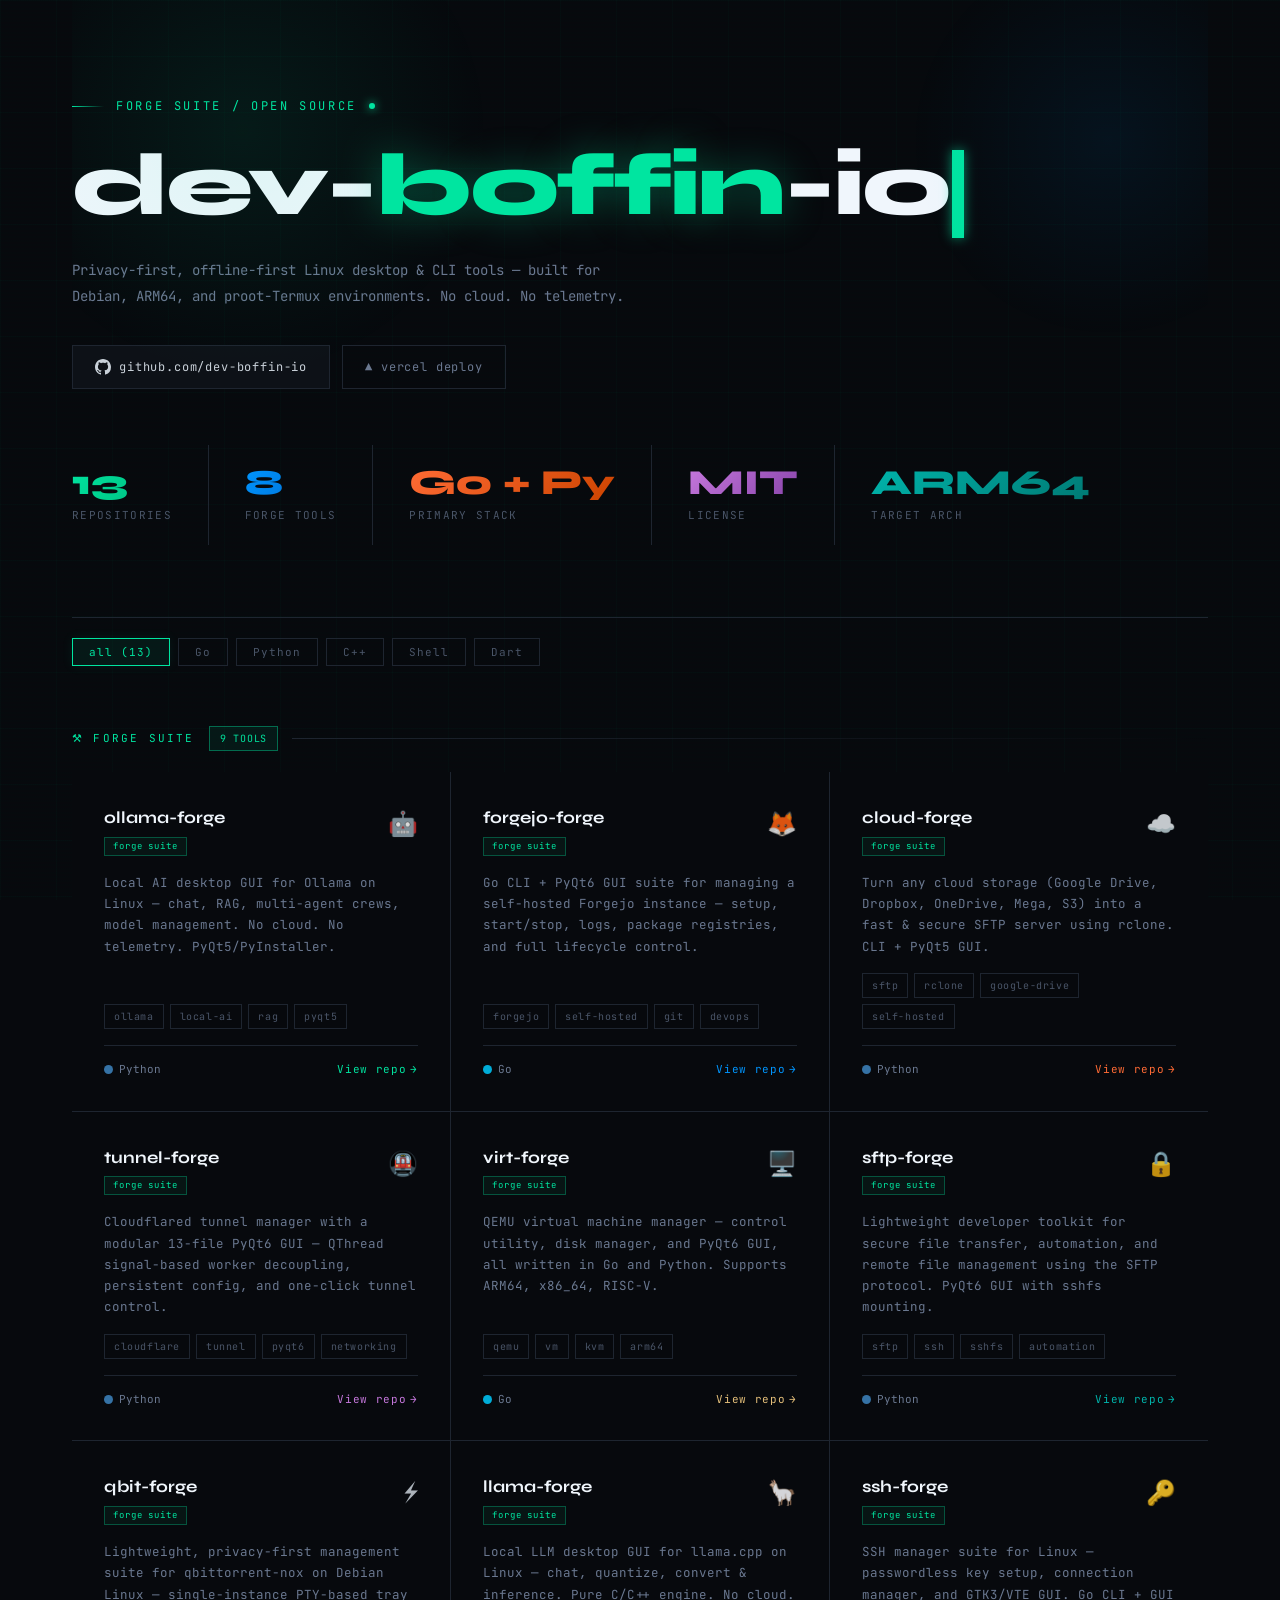
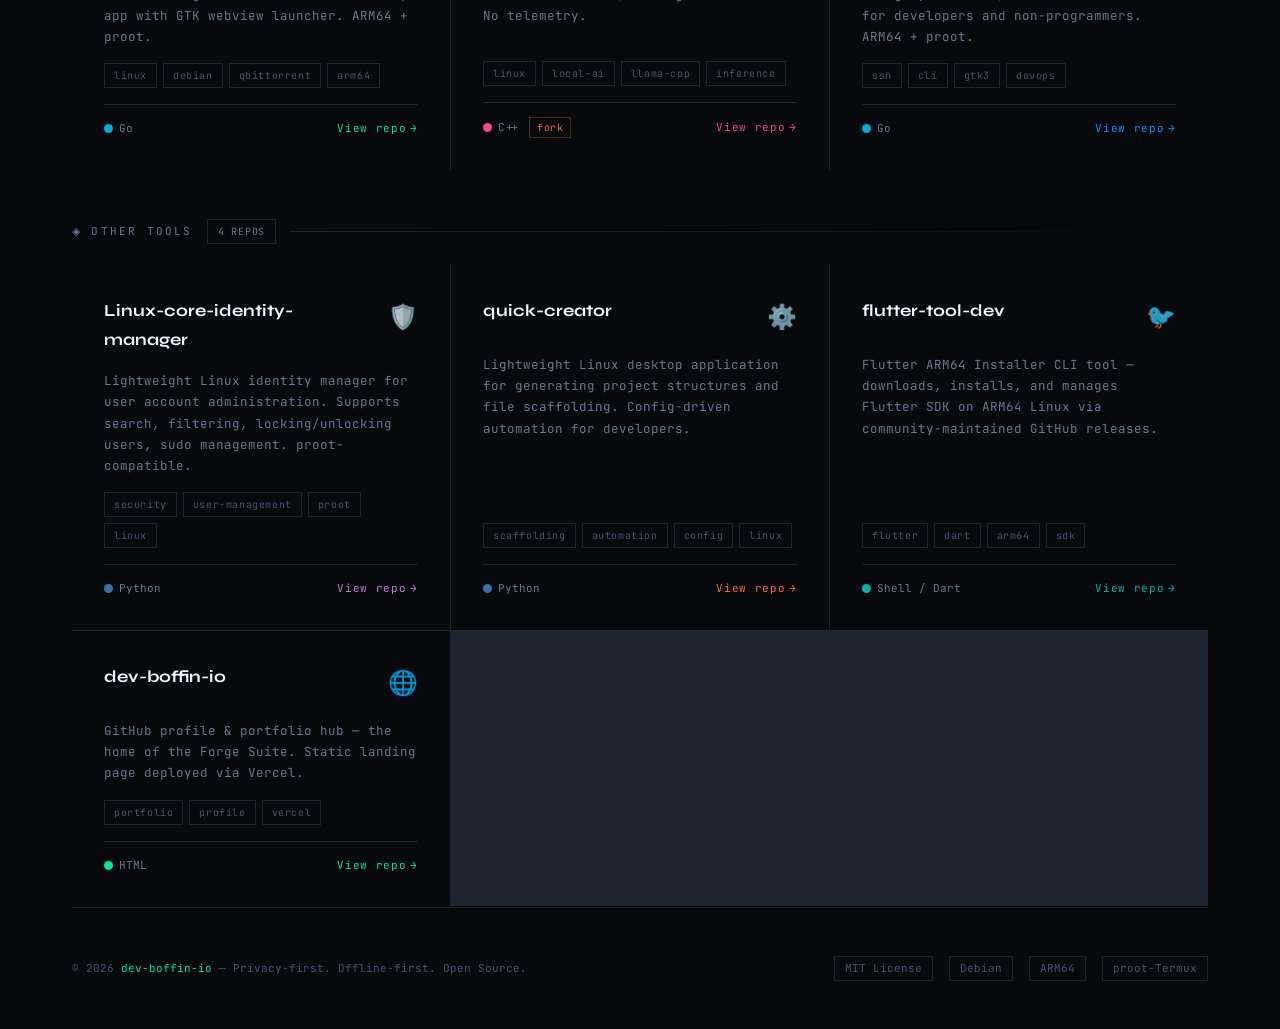
==== commit 6cf4898b: "update: forge suite" ====
--- a/index.html
+++ b/index.html
@@ -559,7 +559,7 @@
   <!-- ── FORGE SUITE SECTION ── -->
   <div class="section-label forge-label">
     <span>⚒ Forge Suite</span>
-    <span class="badge">8 tools</span>
+    <span class="badge">9 tools</span>
     <div class="section-divider"></div>
   </div>
 
@@ -714,31 +714,34 @@
       </div>
     </div>
 
+    <div class="card color-blue" data-lang="go" style="animation-delay:0.45s">
+      <div class="card-top">
+        <div class="card-name-wrap">
+          <a class="card-name" href="https://github.com/dev-boffin-io/ssh-forge" target="_blank">ssh-forge</a>
+          <span class="forge-badge">forge suite</span>
+        </div>
+        <span class="card-icon">🔑</span>
+      </div>
+      <p class="card-desc">SSH manager suite for Linux — passwordless key setup, connection manager, and GTK3/VTE GUI. Go CLI + GUI for developers and non-programmers. ARM64 + proot.</p>
+      <div class="card-tags">
+        <span class="tag">ssh</span><span class="tag">cli</span><span class="tag">gtk3</span><span class="tag">devops</span>
+      </div>
+      <div class="card-foot">
+        <span class="lang-label"><span class="lang-dot" style="background:#00add8"></span>Go</span>
+        <a class="card-link" href="https://github.com/dev-boffin-io/ssh-forge" target="_blank">View repo</a>
+      </div>
+    </div>
+
   </div><!-- /forge grid -->
 
   <!-- ── OTHER TOOLS SECTION ── -->
   <div class="section-label other-label" style="padding-top:48px">
     <span>◈ Other Tools</span>
-    <span class="badge">5 repos</span>
+    <span class="badge">4 repos</span>
     <div class="section-divider"></div>
   </div>
 
   <div class="repo-grid" id="grid2">
-
-    <div class="card color-blue" data-lang="go" style="animation-delay:0.05s">
-      <div class="card-top">
-        <a class="card-name" href="https://github.com/dev-boffin-io/easy-ssh-dev" target="_blank">easy-ssh-dev</a>
-        <span class="card-icon">🔑</span>
-      </div>
-      <p class="card-desc">sshx — Simple SSH manager with CLI and GUI. One-click passwordless SSH setup for developers and non-programmers. GTK3/VTE GUI.</p>
-      <div class="card-tags">
-        <span class="tag">ssh</span><span class="tag">cli</span><span class="tag">gtk3</span><span class="tag">devops</span>
-      </div>
-      <div class="card-foot">
-        <span class="lang-label"><span class="lang-dot" style="background:#00add8"></span>Go</span>
-        <a class="card-link" href="https://github.com/dev-boffin-io/easy-ssh-dev" target="_blank">View repo</a>
-      </div>
-    </div>
 
     <div class="card color-purple" data-lang="python" style="animation-delay:0.1s">
       <div class="card-top">
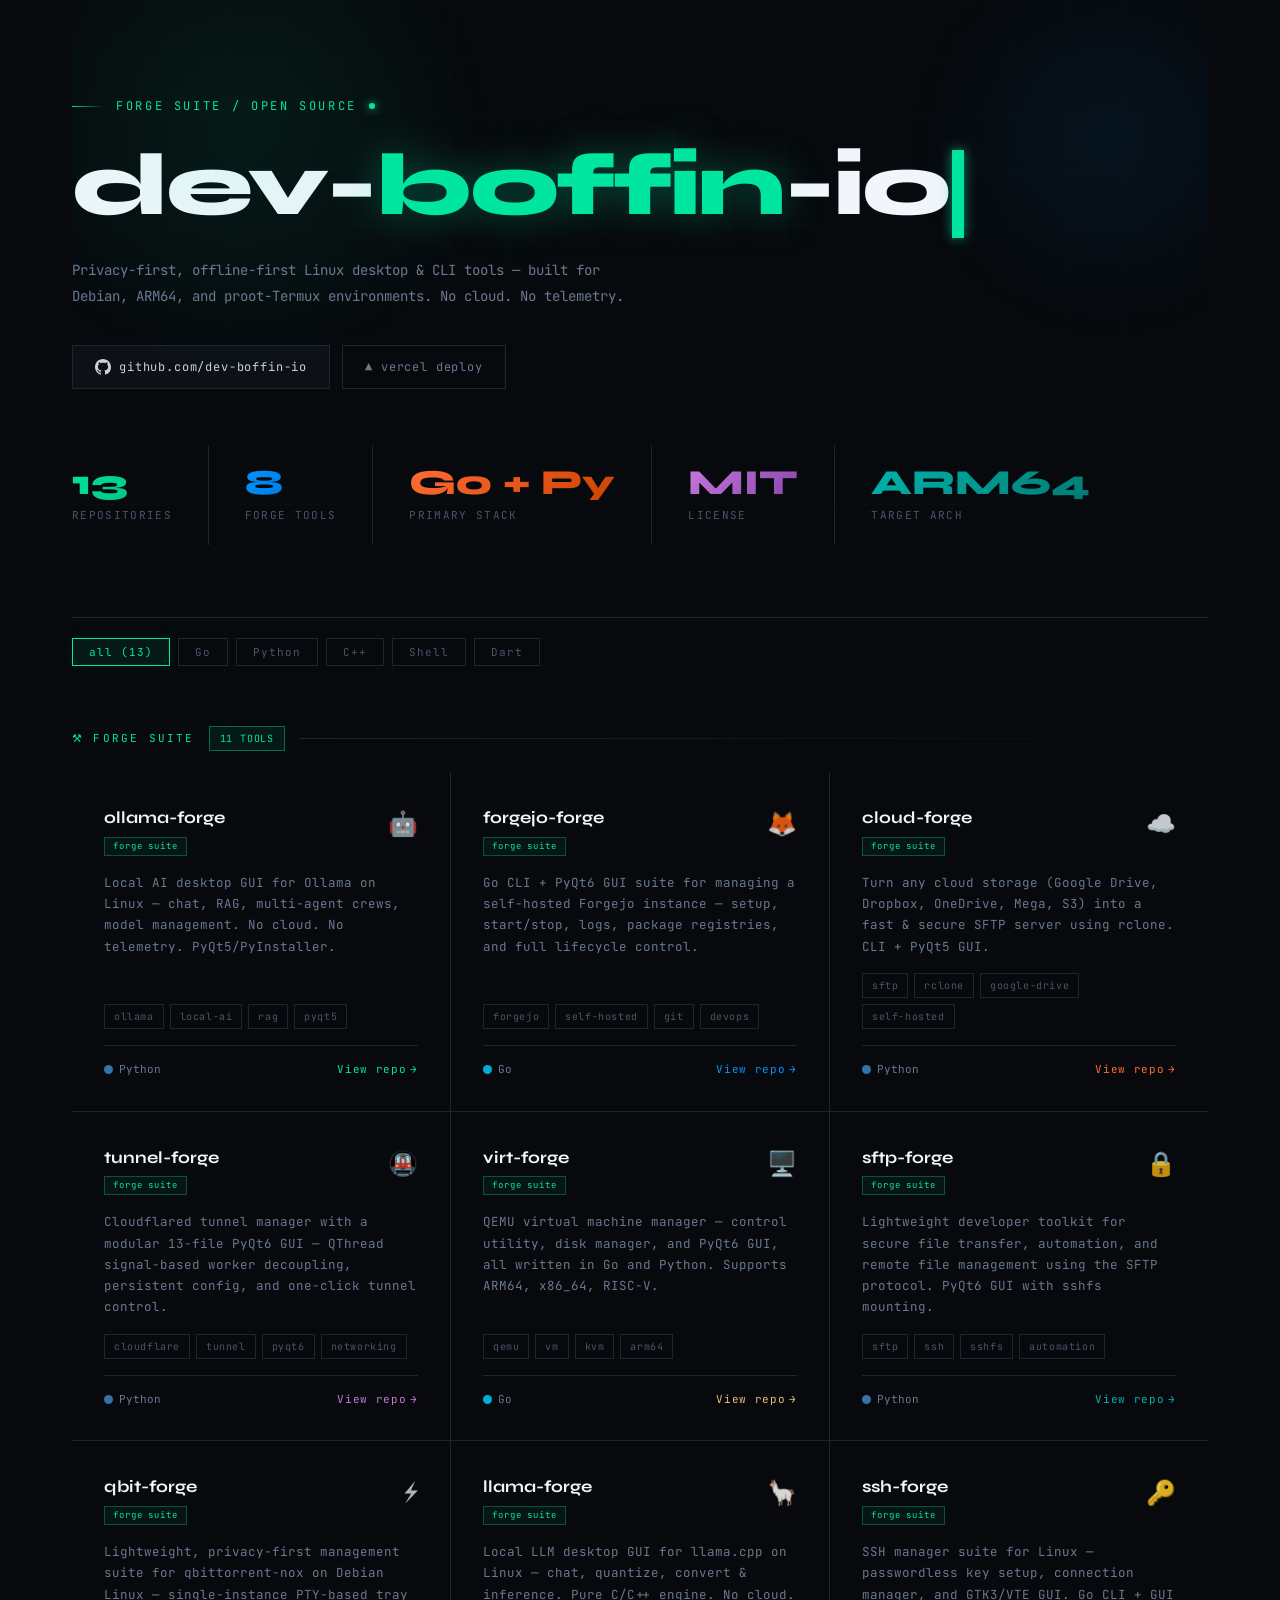
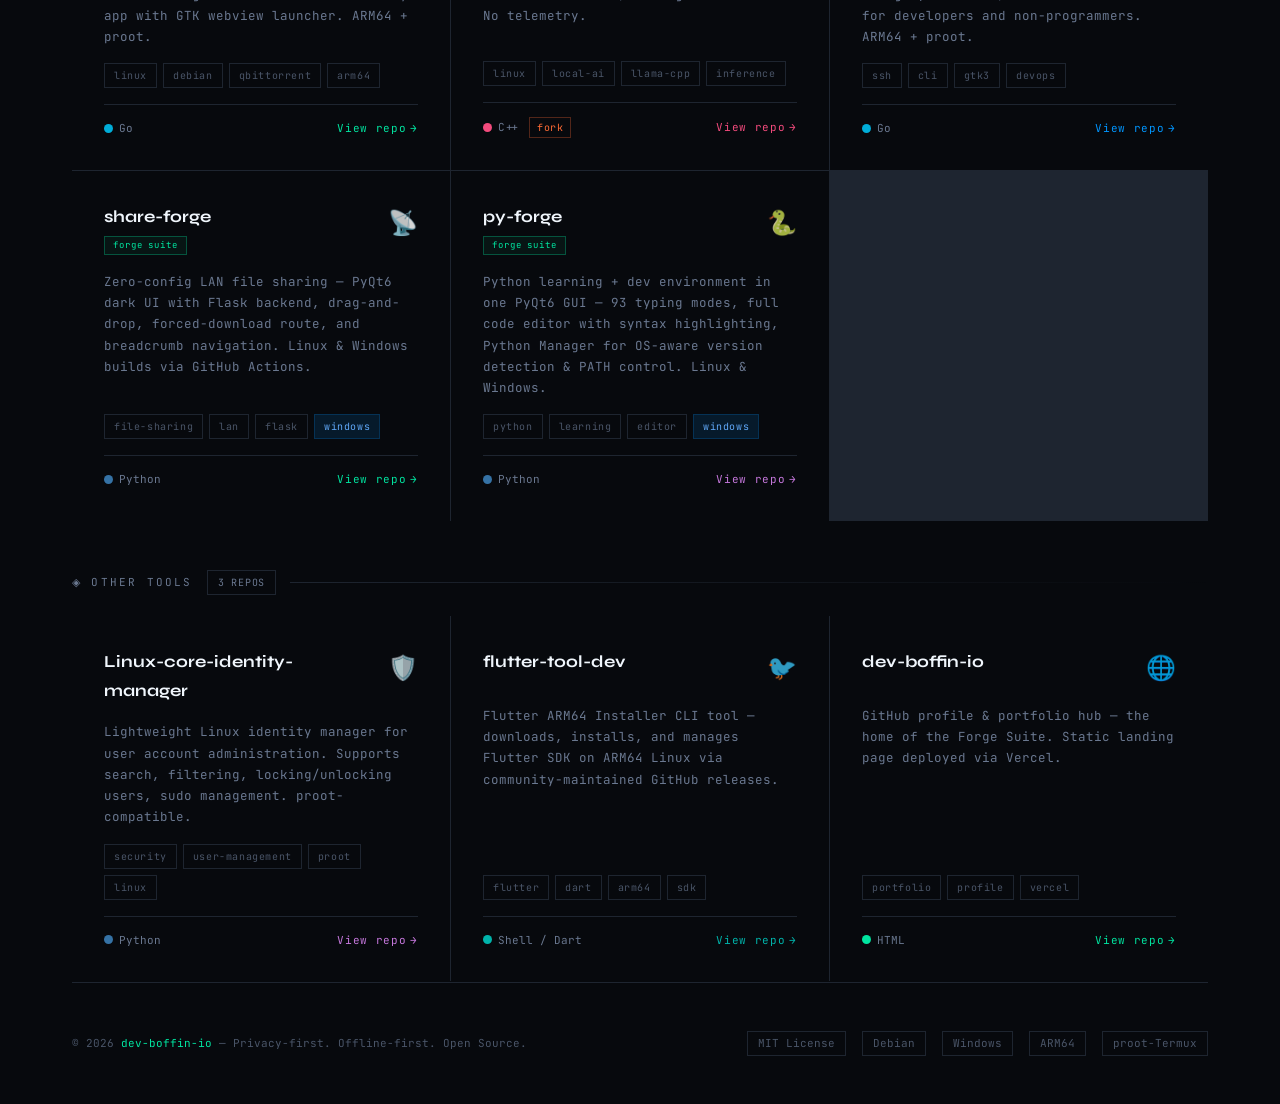
==== commit a5a10c5f: "Update portfolio: expand Forge Suite to 11 tools and add Windows tags - Expanded Forge Suite from 9 " ====
--- a/index.html
+++ b/index.html
@@ -559,7 +559,7 @@
   <!-- ── FORGE SUITE SECTION ── -->
   <div class="section-label forge-label">
     <span>⚒ Forge Suite</span>
-    <span class="badge">9 tools</span>
+    <span class="badge">11 tools</span>
     <div class="section-divider"></div>
   </div>
 
@@ -732,12 +732,48 @@
       </div>
     </div>
 
+    <div class="card color-green" data-lang="python" style="animation-delay:0.5s">
+      <div class="card-top">
+        <div class="card-name-wrap">
+          <a class="card-name" href="https://github.com/dev-boffin-io/share-forge" target="_blank">share-forge</a>
+          <span class="forge-badge">forge suite</span>
+        </div>
+        <span class="card-icon">📡</span>
+      </div>
+      <p class="card-desc">Zero-config LAN file sharing — PyQt6 dark UI with Flask backend, drag-and-drop, forced-download route, and breadcrumb navigation. Linux &amp; Windows builds via GitHub Actions.</p>
+      <div class="card-tags">
+        <span class="tag">file-sharing</span><span class="tag">lan</span><span class="tag">flask</span><span class="tag" style="background:rgba(0,120,212,0.15);color:#60a8f8;border-color:rgba(0,120,212,0.25)">windows</span>
+      </div>
+      <div class="card-foot">
+        <span class="lang-label"><span class="lang-dot" style="background:#3572a5"></span>Python</span>
+        <a class="card-link" href="https://github.com/dev-boffin-io/share-forge" target="_blank">View repo</a>
+      </div>
+    </div>
+
+    <div class="card color-purple" data-lang="python" style="animation-delay:0.55s">
+      <div class="card-top">
+        <div class="card-name-wrap">
+          <a class="card-name" href="https://github.com/dev-boffin-io/py-forge" target="_blank">py-forge</a>
+          <span class="forge-badge">forge suite</span>
+        </div>
+        <span class="card-icon">🐍</span>
+      </div>
+      <p class="card-desc">Python learning + dev environment in one PyQt6 GUI — 93 typing modes, full code editor with syntax highlighting, Python Manager for OS-aware version detection &amp; PATH control. Linux &amp; Windows.</p>
+      <div class="card-tags">
+        <span class="tag">python</span><span class="tag">learning</span><span class="tag">editor</span><span class="tag" style="background:rgba(0,120,212,0.15);color:#60a8f8;border-color:rgba(0,120,212,0.25)">windows</span>
+      </div>
+      <div class="card-foot">
+        <span class="lang-label"><span class="lang-dot" style="background:#3572a5"></span>Python</span>
+        <a class="card-link" href="https://github.com/dev-boffin-io/py-forge" target="_blank">View repo</a>
+      </div>
+    </div>
+
   </div><!-- /forge grid -->
 
   <!-- ── OTHER TOOLS SECTION ── -->
   <div class="section-label other-label" style="padding-top:48px">
     <span>◈ Other Tools</span>
-    <span class="badge">4 repos</span>
+    <span class="badge">3 repos</span>
     <div class="section-divider"></div>
   </div>
 
@@ -758,22 +794,7 @@
       </div>
     </div>
 
-    <div class="card color-orange" data-lang="python" style="animation-delay:0.15s">
-      <div class="card-top">
-        <a class="card-name" href="https://github.com/dev-boffin-io/quick-creator" target="_blank">quick-creator</a>
-        <span class="card-icon">⚙️</span>
-      </div>
-      <p class="card-desc">Lightweight Linux desktop application for generating project structures and file scaffolding. Config-driven automation for developers.</p>
-      <div class="card-tags">
-        <span class="tag">scaffolding</span><span class="tag">automation</span><span class="tag">config</span><span class="tag">linux</span>
-      </div>
-      <div class="card-foot">
-        <span class="lang-label"><span class="lang-dot" style="background:#3572a5"></span>Python</span>
-        <a class="card-link" href="https://github.com/dev-boffin-io/quick-creator" target="_blank">View repo</a>
-      </div>
-    </div>
-
-    <div class="card color-teal" data-lang="dart" style="animation-delay:0.2s">
+    <div class="card color-teal" data-lang="dart" style="animation-delay:0.15s">
       <div class="card-top">
         <a class="card-name" href="https://github.com/dev-boffin-io/flutter-tool-dev" target="_blank">flutter-tool-dev</a>
         <span class="card-icon">🐦</span>
@@ -813,6 +834,7 @@
     <div class="footer-right">
       <span>MIT License</span>
       <span>Debian</span>
+      <span>Windows</span>
       <span>ARM64</span>
       <span>proot-Termux</span>
     </div>
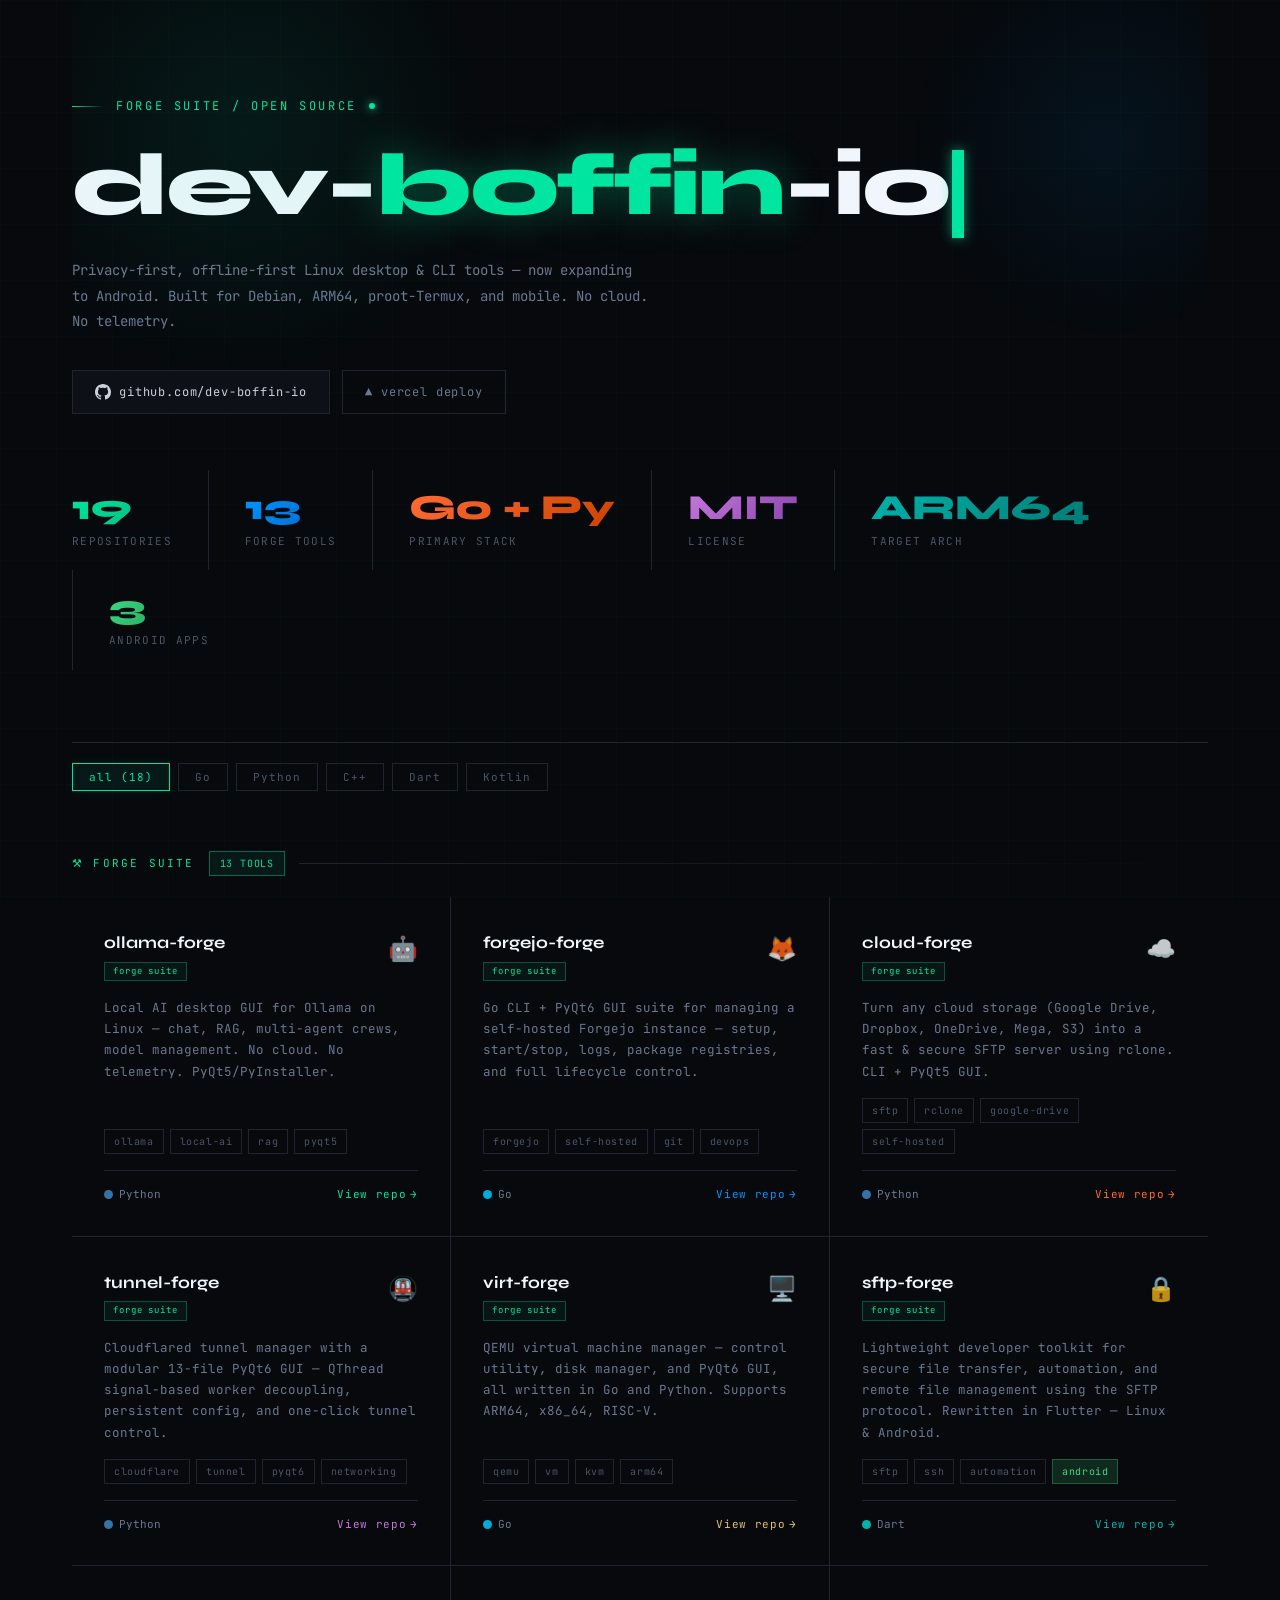
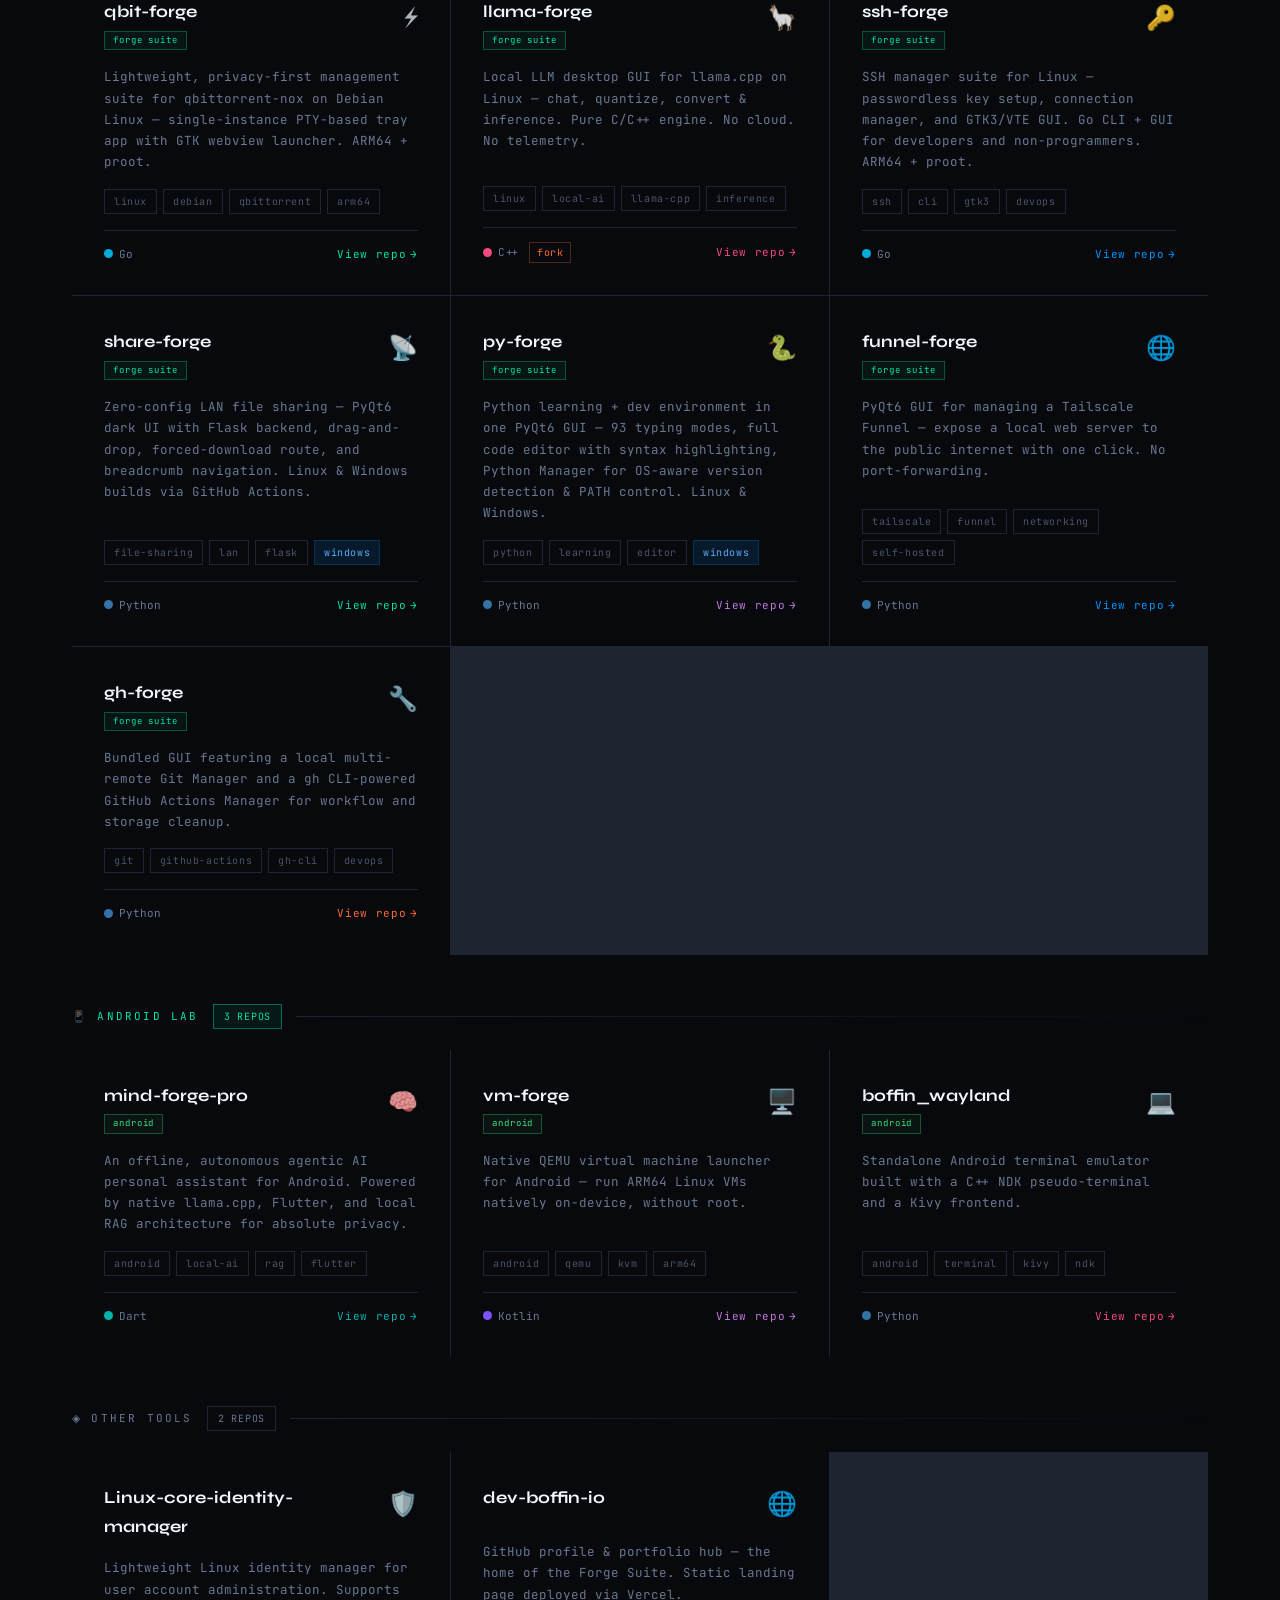
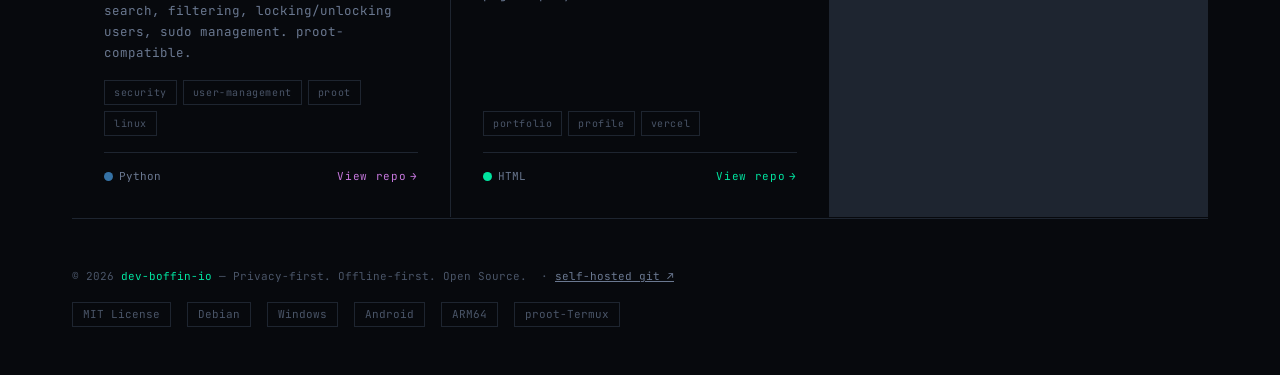
==== commit 26ae2818: "Update profile: add Android apps, expand Forge Suite to 13 tools - Add mind-forge-pro, vm-forge, bof" ====
--- a/index.html
+++ b/index.html
@@ -512,7 +512,7 @@
   <header>
     <div class="header-tag">forge suite / open source</div>
     <h1>dev-<span class="hl-green">boffin</span>-io<span class="blink"></span></h1>
-    <p class="tagline">Privacy-first, offline-first Linux desktop &amp; CLI tools — built for Debian, ARM64, and proot-Termux environments. No cloud. No telemetry.</p>
+    <p class="tagline">Privacy-first, offline-first Linux desktop &amp; CLI tools — now expanding to Android. Built for Debian, ARM64, proot-Termux, and mobile. No cloud. No telemetry.</p>
     <div class="header-actions">
       <a class="gh-link" href="https://github.com/dev-boffin-io" target="_blank" rel="noopener">
         <svg viewBox="0 0 16 16"><path d="M8 0C3.58 0 0 3.58 0 8c0 3.54 2.29 6.53 5.47 7.59.4.07.55-.17.55-.38 0-.19-.01-.82-.01-1.49-2.01.37-2.53-.49-2.69-.94-.09-.23-.48-.94-.82-1.13-.28-.15-.68-.52-.01-.53.63-.01 1.08.58 1.23.82.72 1.21 1.87.87 2.33.66.07-.52.28-.87.51-1.07-1.78-.2-3.64-.89-3.64-3.95 0-.87.31-1.59.82-2.15-.08-.2-.36-1.02.08-2.12 0 0 .67-.21 2.2.82.64-.18 1.32-.27 2-.27.68 0 1.36.09 2 .27 1.53-1.04 2.2-.82 2.2-.82.44 1.1.16 1.92.08 2.12.51.56.82 1.27.82 2.15 0 3.07-1.87 3.75-3.65 3.95.29.25.54.73.54 1.48 0 1.07-.01 1.93-.01 2.2 0 .21.15.46.55.38A8.013 8.013 0 0016 8c0-4.42-3.58-8-8-8z"/></svg>
@@ -524,11 +524,11 @@
     </div>
     <div class="stat-row">
       <div class="stat">
-        <span class="stat-num green">13</span>
+        <span class="stat-num green">19</span>
         <span class="stat-label">Repositories</span>
       </div>
       <div class="stat">
-        <span class="stat-num blue">8</span>
+        <span class="stat-num blue">13</span>
         <span class="stat-label">Forge Tools</span>
       </div>
       <div class="stat">
@@ -543,29 +543,33 @@
         <span class="stat-num" style="background:linear-gradient(135deg,var(--dart),#007a74);-webkit-background-clip:text;-webkit-text-fill-color:transparent;background-clip:text;">ARM64</span>
         <span class="stat-label">Target Arch</span>
       </div>
+      <div class="stat">
+        <span class="stat-num" style="background:linear-gradient(135deg,#3DDC84,#1a8f4e);-webkit-background-clip:text;-webkit-text-fill-color:transparent;background-clip:text;">3</span>
+        <span class="stat-label">Android Apps</span>
+      </div>
     </div>
   </header>
 
   <!-- ── FILTER BAR ── -->
   <div class="filter-bar">
-    <button class="filter-btn active" onclick="filterCards('all', this)">all (13)</button>
+    <button class="filter-btn active" onclick="filterCards('all', this)">all (18)</button>
     <button class="filter-btn" onclick="filterCards('go', this)">Go</button>
     <button class="filter-btn" onclick="filterCards('python', this)">Python</button>
     <button class="filter-btn" onclick="filterCards('cpp', this)">C++</button>
-    <button class="filter-btn" onclick="filterCards('shell', this)">Shell</button>
     <button class="filter-btn" onclick="filterCards('dart', this)">Dart</button>
+    <button class="filter-btn" onclick="filterCards('kotlin', this)">Kotlin</button>
   </div>
 
   <!-- ── FORGE SUITE SECTION ── -->
   <div class="section-label forge-label">
     <span>⚒ Forge Suite</span>
-    <span class="badge">11 tools</span>
+    <span class="badge">13 tools</span>
     <div class="section-divider"></div>
   </div>
 
   <div class="repo-grid" id="grid">
 
-    <!-- ── 8 FORGE REPOS ── -->
+    <!-- ── 13 FORGE REPOS ── -->
 
     <div class="card color-green" data-lang="python" style="animation-delay:0.05s">
       <div class="card-top">
@@ -657,7 +661,7 @@
       </div>
     </div>
 
-    <div class="card color-teal" data-lang="python" style="animation-delay:0.3s">
+    <div class="card color-teal" data-lang="dart" style="animation-delay:0.3s">
       <div class="card-top">
         <div class="card-name-wrap">
           <a class="card-name" href="https://github.com/dev-boffin-io/sftp-forge" target="_blank">sftp-forge</a>
@@ -665,12 +669,12 @@
         </div>
         <span class="card-icon">🔒</span>
       </div>
-      <p class="card-desc">Lightweight developer toolkit for secure file transfer, automation, and remote file management using the SFTP protocol. PyQt6 GUI with sshfs mounting.</p>
-      <div class="card-tags">
-        <span class="tag">sftp</span><span class="tag">ssh</span><span class="tag">sshfs</span><span class="tag">automation</span>
-      </div>
-      <div class="card-foot">
-        <span class="lang-label"><span class="lang-dot" style="background:#3572a5"></span>Python</span>
+      <p class="card-desc">Lightweight developer toolkit for secure file transfer, automation, and remote file management using the SFTP protocol. Rewritten in Flutter — Linux &amp; Android.</p>
+      <div class="card-tags">
+        <span class="tag">sftp</span><span class="tag">ssh</span><span class="tag">automation</span><span class="tag" style="background:rgba(61,220,132,0.15);color:#3ddc84;border-color:rgba(61,220,132,0.3)">android</span>
+      </div>
+      <div class="card-foot">
+        <span class="lang-label"><span class="lang-dot" style="background:#00b4ab"></span>Dart</span>
         <a class="card-link" href="https://github.com/dev-boffin-io/sftp-forge" target="_blank">View repo</a>
       </div>
     </div>
@@ -768,12 +772,113 @@
       </div>
     </div>
 
+    <div class="card color-blue" data-lang="python" style="animation-delay:0.6s">
+      <div class="card-top">
+        <div class="card-name-wrap">
+          <a class="card-name" href="https://github.com/dev-boffin-io/funnel-forge" target="_blank">funnel-forge</a>
+          <span class="forge-badge">forge suite</span>
+        </div>
+        <span class="card-icon">🌐</span>
+      </div>
+      <p class="card-desc">PyQt6 GUI for managing a Tailscale Funnel — expose a local web server to the public internet with one click. No port-forwarding.</p>
+      <div class="card-tags">
+        <span class="tag">tailscale</span><span class="tag">funnel</span><span class="tag">networking</span><span class="tag">self-hosted</span>
+      </div>
+      <div class="card-foot">
+        <span class="lang-label"><span class="lang-dot" style="background:#3572a5"></span>Python</span>
+        <a class="card-link" href="https://github.com/dev-boffin-io/funnel-forge" target="_blank">View repo</a>
+      </div>
+    </div>
+
+    <div class="card color-orange" data-lang="python" style="animation-delay:0.65s">
+      <div class="card-top">
+        <div class="card-name-wrap">
+          <a class="card-name" href="https://github.com/dev-boffin-io/gh-forge" target="_blank">gh-forge</a>
+          <span class="forge-badge">forge suite</span>
+        </div>
+        <span class="card-icon">🔧</span>
+      </div>
+      <p class="card-desc">Bundled GUI featuring a local multi-remote Git Manager and a gh CLI-powered GitHub Actions Manager for workflow and storage cleanup.</p>
+      <div class="card-tags">
+        <span class="tag">git</span><span class="tag">github-actions</span><span class="tag">gh-cli</span><span class="tag">devops</span>
+      </div>
+      <div class="card-foot">
+        <span class="lang-label"><span class="lang-dot" style="background:#3572a5"></span>Python</span>
+        <a class="card-link" href="https://github.com/dev-boffin-io/gh-forge" target="_blank">View repo</a>
+      </div>
+    </div>
+
   </div><!-- /forge grid -->
+
+  <!-- ── ANDROID LAB SECTION ── -->
+  <div class="section-label forge-label" style="padding-top:48px">
+    <span>📱 Android Lab</span>
+    <span class="badge">3 repos</span>
+    <div class="section-divider"></div>
+  </div>
+
+  <div class="repo-grid" id="grid-android">
+
+    <div class="card color-teal" data-lang="dart" style="animation-delay:0.1s">
+      <div class="card-top">
+        <div class="card-name-wrap">
+          <a class="card-name" href="https://github.com/dev-boffin-io/mind-forge-pro" target="_blank">mind-forge-pro</a>
+          <span class="forge-badge" style="color:#3ddc84;border-color:rgba(61,220,132,0.3);background:rgba(61,220,132,0.05)">android</span>
+        </div>
+        <span class="card-icon">🧠</span>
+      </div>
+      <p class="card-desc">An offline, autonomous agentic AI personal assistant for Android. Powered by native llama.cpp, Flutter, and local RAG architecture for absolute privacy.</p>
+      <div class="card-tags">
+        <span class="tag">android</span><span class="tag">local-ai</span><span class="tag">rag</span><span class="tag">flutter</span>
+      </div>
+      <div class="card-foot">
+        <span class="lang-label"><span class="lang-dot" style="background:#00b4ab"></span>Dart</span>
+        <a class="card-link" href="https://github.com/dev-boffin-io/mind-forge-pro" target="_blank">View repo</a>
+      </div>
+    </div>
+
+    <div class="card color-purple" data-lang="kotlin" style="animation-delay:0.15s">
+      <div class="card-top">
+        <div class="card-name-wrap">
+          <a class="card-name" href="https://github.com/dev-boffin-io/vm-forge" target="_blank">vm-forge</a>
+          <span class="forge-badge" style="color:#3ddc84;border-color:rgba(61,220,132,0.3);background:rgba(61,220,132,0.05)">android</span>
+        </div>
+        <span class="card-icon">🖥️</span>
+      </div>
+      <p class="card-desc">Native QEMU virtual machine launcher for Android — run ARM64 Linux VMs natively on-device, without root.</p>
+      <div class="card-tags">
+        <span class="tag">android</span><span class="tag">qemu</span><span class="tag">kvm</span><span class="tag">arm64</span>
+      </div>
+      <div class="card-foot">
+        <span class="lang-label"><span class="lang-dot" style="background:#7F52FF"></span>Kotlin</span>
+        <a class="card-link" href="https://github.com/dev-boffin-io/vm-forge" target="_blank">View repo</a>
+      </div>
+    </div>
+
+    <div class="card color-red" data-lang="python" style="animation-delay:0.2s">
+      <div class="card-top">
+        <div class="card-name-wrap">
+          <a class="card-name" href="https://github.com/dev-boffin-io/boffin_wayland" target="_blank">boffin_wayland</a>
+          <span class="forge-badge" style="color:#3ddc84;border-color:rgba(61,220,132,0.3);background:rgba(61,220,132,0.05)">android</span>
+        </div>
+        <span class="card-icon">💻</span>
+      </div>
+      <p class="card-desc">Standalone Android terminal emulator built with a C++ NDK pseudo-terminal and a Kivy frontend.</p>
+      <div class="card-tags">
+        <span class="tag">android</span><span class="tag">terminal</span><span class="tag">kivy</span><span class="tag">ndk</span>
+      </div>
+      <div class="card-foot">
+        <span class="lang-label"><span class="lang-dot" style="background:#3572a5"></span>Python</span>
+        <a class="card-link" href="https://github.com/dev-boffin-io/boffin_wayland" target="_blank">View repo</a>
+      </div>
+    </div>
+
+  </div><!-- /android grid -->
 
   <!-- ── OTHER TOOLS SECTION ── -->
   <div class="section-label other-label" style="padding-top:48px">
     <span>◈ Other Tools</span>
-    <span class="badge">3 repos</span>
+    <span class="badge">2 repos</span>
     <div class="section-divider"></div>
   </div>
 
@@ -791,21 +896,6 @@
       <div class="card-foot">
         <span class="lang-label"><span class="lang-dot" style="background:#3572a5"></span>Python</span>
         <a class="card-link" href="https://github.com/dev-boffin-io/Linux-core-identity-manager" target="_blank">View repo</a>
-      </div>
-    </div>
-
-    <div class="card color-teal" data-lang="dart" style="animation-delay:0.15s">
-      <div class="card-top">
-        <a class="card-name" href="https://github.com/dev-boffin-io/flutter-tool-dev" target="_blank">flutter-tool-dev</a>
-        <span class="card-icon">🐦</span>
-      </div>
-      <p class="card-desc">Flutter ARM64 Installer CLI tool — downloads, installs, and manages Flutter SDK on ARM64 Linux via community-maintained GitHub releases.</p>
-      <div class="card-tags">
-        <span class="tag">flutter</span><span class="tag">dart</span><span class="tag">arm64</span><span class="tag">sdk</span>
-      </div>
-      <div class="card-foot">
-        <span class="lang-label"><span class="lang-dot" style="background:#00b4ab"></span>Shell / Dart</span>
-        <a class="card-link" href="https://github.com/dev-boffin-io/flutter-tool-dev" target="_blank">View repo</a>
       </div>
     </div>
 
@@ -830,11 +920,13 @@
   <footer>
     <div class="footer-left">
       © 2026 <span>dev-boffin-io</span> — Privacy-first. Offline-first. Open Source.
+      &nbsp;·&nbsp;<a href="https://git.bowfin-pleco.ts.net/" target="_blank" rel="noopener" style="color:var(--muted2)">self-hosted git ↗</a>
     </div>
     <div class="footer-right">
       <span>MIT License</span>
       <span>Debian</span>
       <span>Windows</span>
+      <span>Android</span>
       <span>ARM64</span>
       <span>proot-Termux</span>
     </div>
@@ -846,7 +938,7 @@
   function filterCards(lang, btn) {
     document.querySelectorAll('.filter-btn').forEach(b => b.classList.remove('active'));
     btn.classList.add('active');
-    document.querySelectorAll('#grid .card, #grid2 .card').forEach(card => {
+    document.querySelectorAll('#grid .card, #grid-android .card, #grid2 .card').forEach(card => {
       card.style.display = (lang === 'all' || card.dataset.lang === lang) ? 'flex' : 'none';
     });
   }
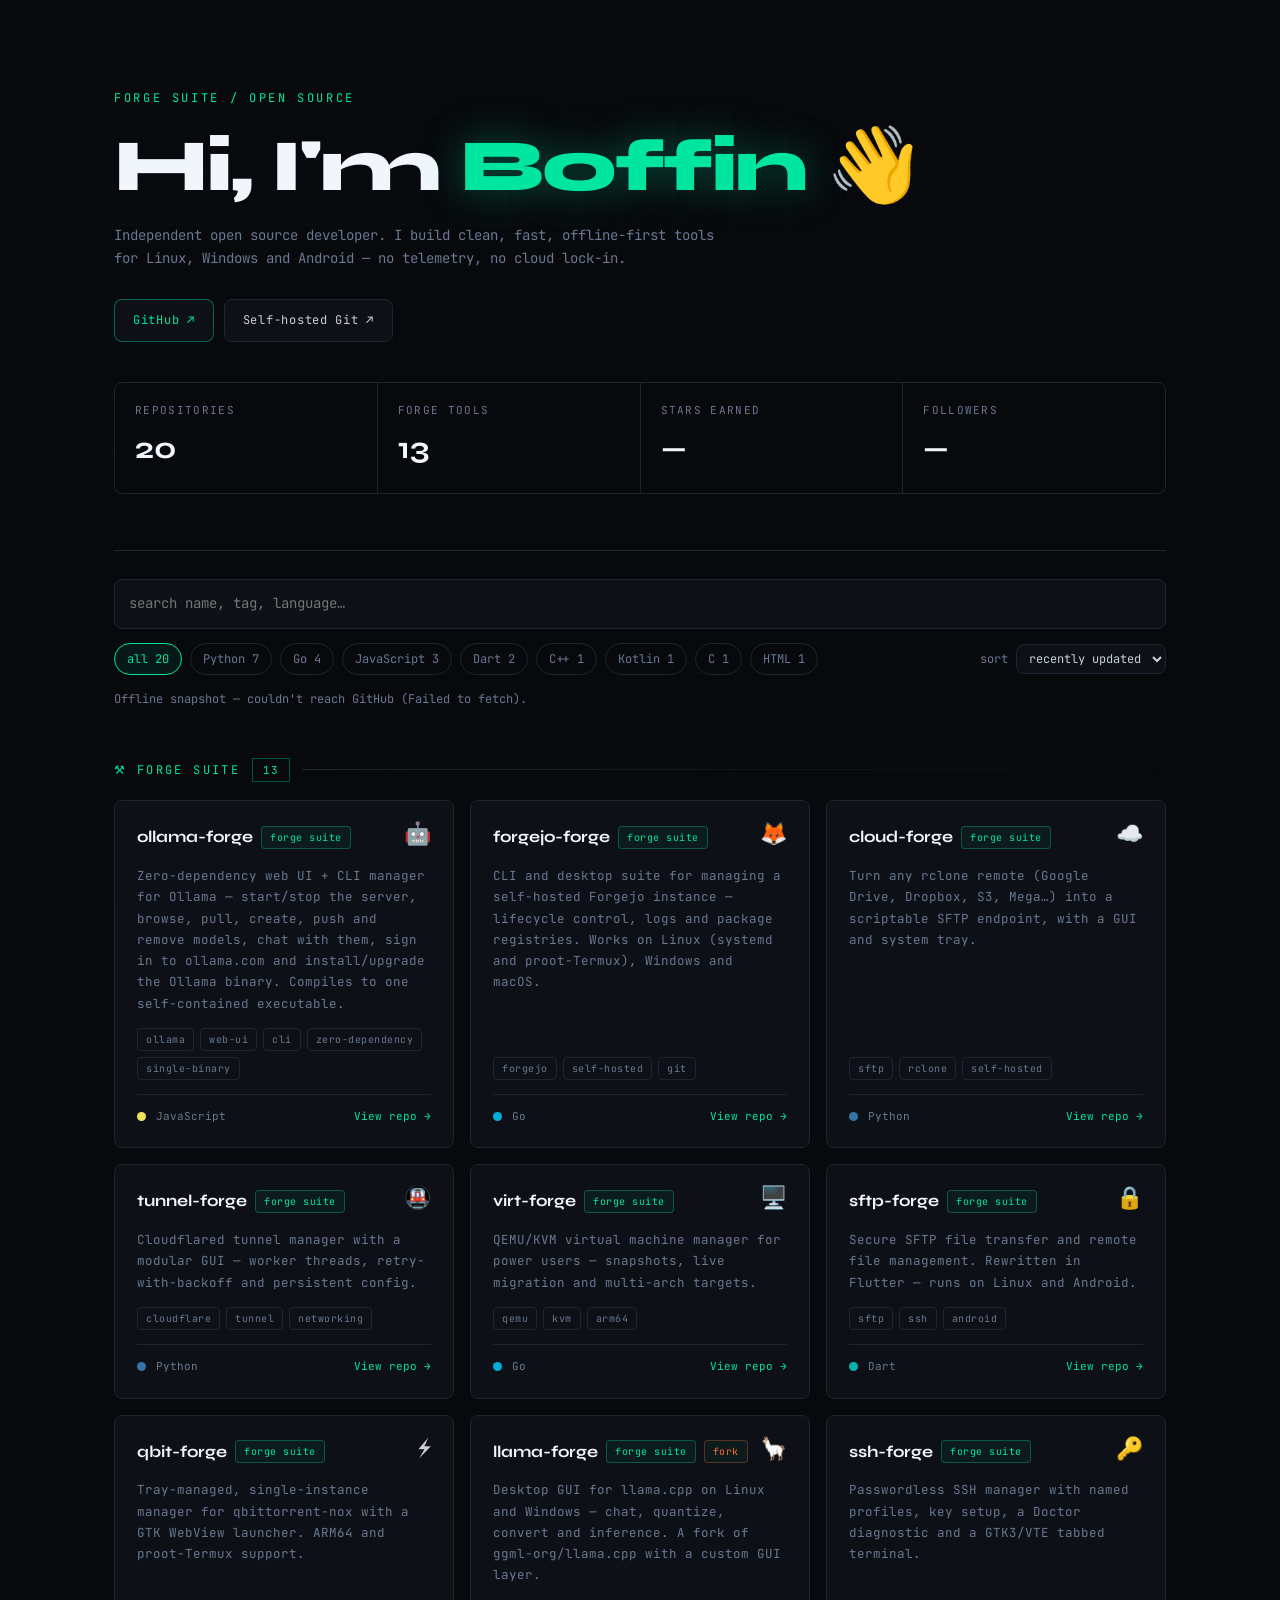
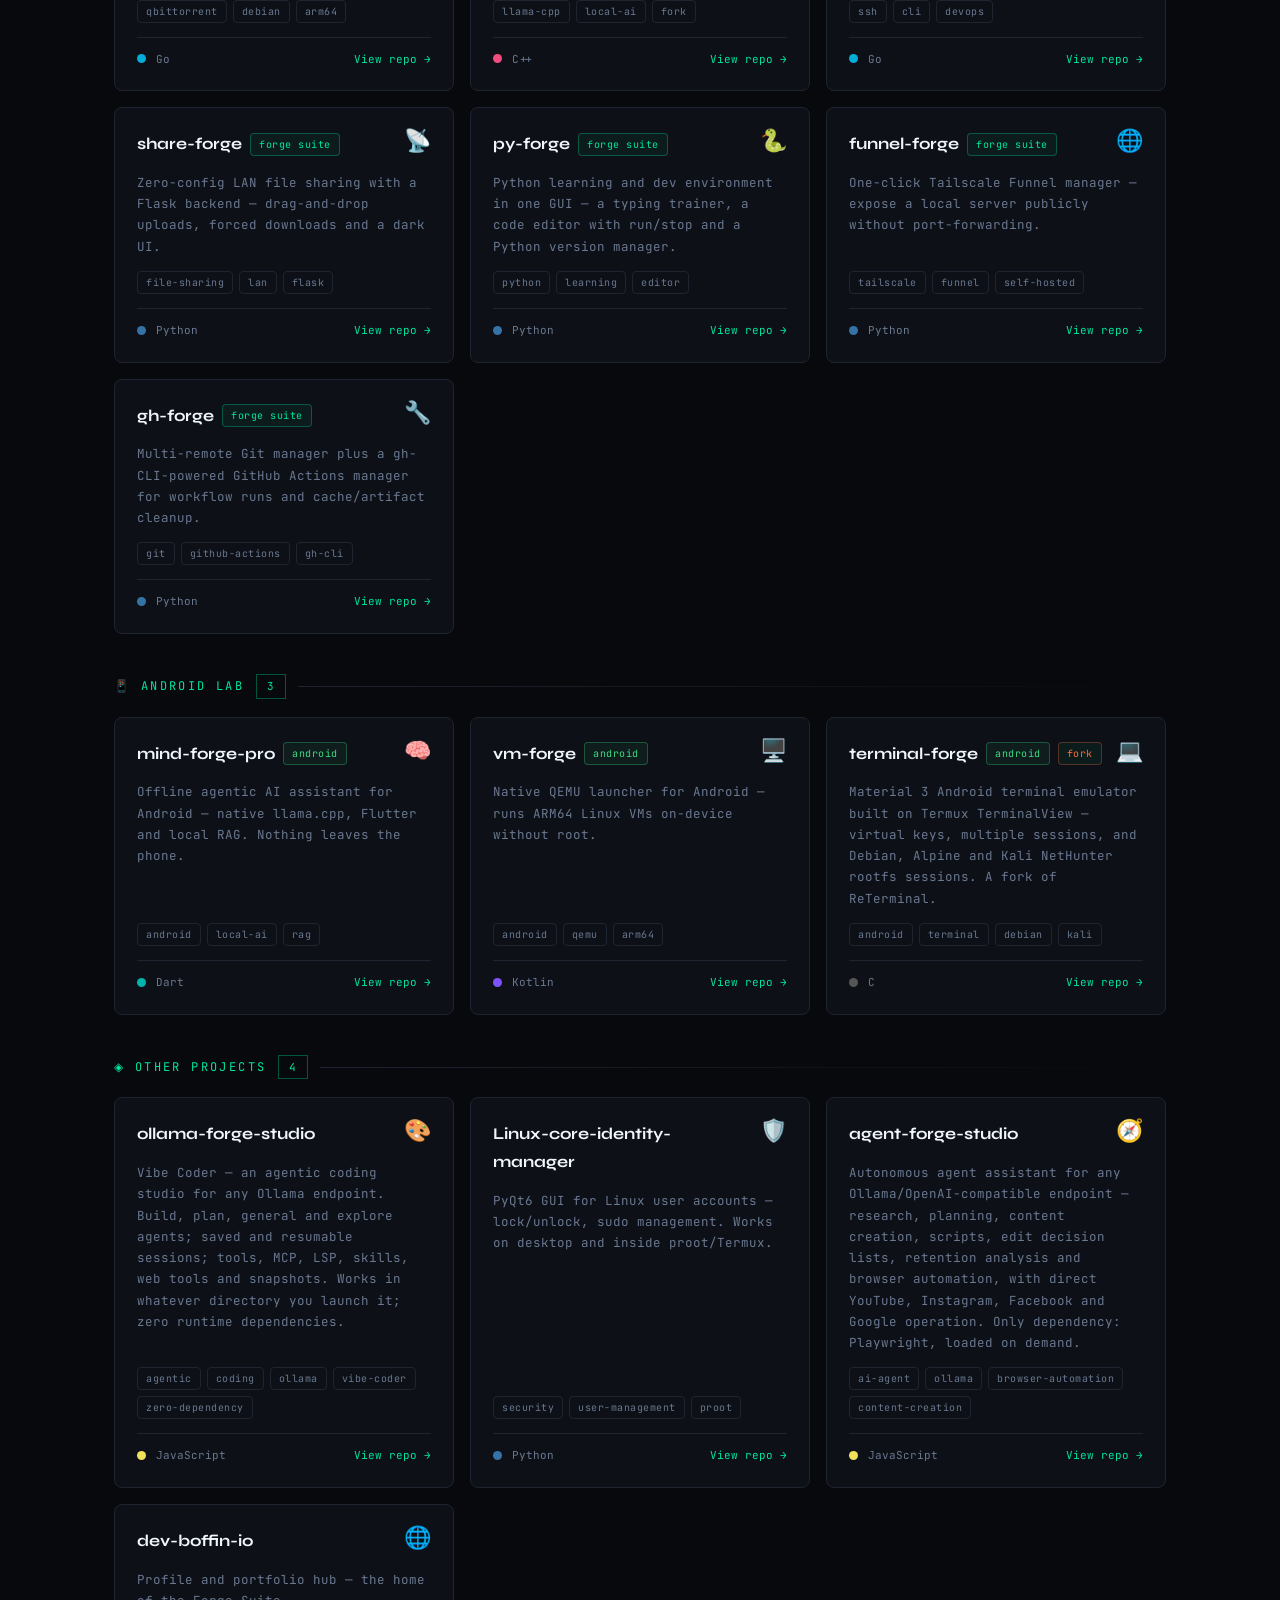
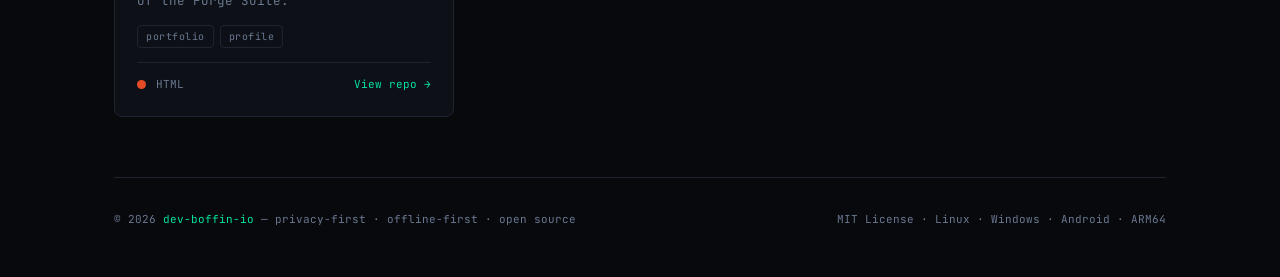
==== commit 40f09afd: "Update profile: accurate repo data, add new repos, expand to 16 tools" ====
--- a/index.html
+++ b/index.html
@@ -4,944 +4,95 @@
   <meta charset="UTF-8" />
   <meta name="viewport" content="width=device-width, initial-scale=1.0" />
   <title>dev-boffin-io — Forge Suite</title>
+  <meta name="description" content="dev-boffin-io — independent open source developer building privacy-first, offline-first tools for Linux, Windows and Android. Home of the Forge Suite." />
+  <meta name="author" content="dev-boffin-io" />
+  <meta property="og:type" content="website" />
+  <meta property="og:title" content="dev-boffin-io — Forge Suite" />
+  <meta property="og:description" content="Privacy-first, offline-first open source tools for Linux, Windows and Android." />
+  <meta property="og:url" content="https://dev-boffin-io.github.io/" />
+  <meta name="theme-color" content="#07090d" />
+  <link rel="canonical" href="https://dev-boffin-io.github.io/" />
+  <link rel="icon" href="data:image/svg+xml,%3Csvg xmlns='http://www.w3.org/2000/svg' viewBox='0 0 100 100'%3E%3Ctext y='.9em' font-size='90'%3E%E2%9A%92%3C/text%3E%3C/svg%3E" />
   <link rel="preconnect" href="https://fonts.googleapis.com" />
-  <link href="https://fonts.googleapis.com/css2?family=JetBrains+Mono:wght@300;400;600;700&family=Syne:wght@400;700;800&display=swap" rel="stylesheet" />
-  <style>
-    *, *::before, *::after { box-sizing: border-box; margin: 0; padding: 0; }
-
-    :root {
-      --bg:        #07090d;
-      --surface:   #0d1117;
-      --surface2:  #131820;
-      --border:    #1e2530;
-      --accent:    #00e5a0;
-      --accent2:   #0096ff;
-      --accent3:   #ff6b35;
-      --accent4:   #c678dd;
-      --accent5:   #e5c07b;
-      --muted:     #4a5568;
-      --muted2:    #6a7890;
-      --text:      #c9d1d9;
-      --heading:   #f0f6fc;
-      --go:        #00add8;
-      --py:        #3572a5;
-      --cpp:       #f34b7d;
-      --sh:        #89e051;
-      --dart:      #00b4ab;
-    }
-
-    html { scroll-behavior: smooth; }
-
-    body {
-      background: var(--bg);
-      color: var(--text);
-      font-family: 'JetBrains Mono', monospace;
-      font-size: 14px;
-      line-height: 1.7;
-      min-height: 100vh;
-      overflow-x: hidden;
-    }
-
-    /* ── grid bg ── */
-    .grid-bg {
-      position: fixed;
-      inset: 0;
-      background-image:
-        linear-gradient(rgba(0,229,160,0.025) 1px, transparent 1px),
-        linear-gradient(90deg, rgba(0,229,160,0.025) 1px, transparent 1px);
-      background-size: 56px 56px;
-      z-index: 0;
-      pointer-events: none;
-    }
-
-    /* ── scanlines ── */
-    body::after {
-      content: '';
-      position: fixed;
-      inset: 0;
-      background: repeating-linear-gradient(
-        0deg,
-        transparent,
-        transparent 2px,
-        rgba(0,229,160,0.008) 2px,
-        rgba(0,229,160,0.008) 4px
-      );
-      pointer-events: none;
-      z-index: 0;
-    }
-
-    /* ── wrap ── */
-    .wrap {
-      position: relative;
-      z-index: 1;
-      max-width: 1200px;
-      margin: 0 auto;
-      padding: 0 32px;
-    }
-
-    /* ──────────── HERO ──────────── */
-    header {
-      position: relative;
-      padding: 96px 0 72px;
-      border-bottom: 1px solid var(--border);
-      overflow: hidden;
-    }
-
-    /* glowing orbs */
-    header::before {
-      content: '';
-      position: absolute;
-      top: -120px; left: -80px;
-      width: 500px; height: 500px;
-      background: radial-gradient(circle, rgba(0,229,160,0.08) 0%, transparent 70%);
-      pointer-events: none;
-    }
-    header::after {
-      content: '';
-      position: absolute;
-      top: -60px; right: -100px;
-      width: 400px; height: 400px;
-      background: radial-gradient(circle, rgba(0,150,255,0.07) 0%, transparent 70%);
-      pointer-events: none;
-    }
-
-    .header-tag {
-      font-size: 12px;
-      letter-spacing: 0.22em;
-      color: var(--accent);
-      text-transform: uppercase;
-      margin-bottom: 24px;
-      display: flex;
-      align-items: center;
-      gap: 12px;
-    }
-    .header-tag::before {
-      content: '';
-      display: inline-block;
-      width: 32px; height: 1px;
-      background: linear-gradient(90deg, var(--accent), transparent);
-    }
-    .header-tag::after {
-      content: '';
-      display: inline-block;
-      width: 6px; height: 6px;
-      background: var(--accent);
-      border-radius: 50%;
-      box-shadow: 0 0 8px var(--accent);
-      animation: pulse 2s ease-in-out infinite;
-    }
-    @keyframes pulse { 0%,100%{opacity:1;transform:scale(1)} 50%{opacity:0.5;transform:scale(0.8)} }
-
-    h1 {
-      font-family: 'Syne', sans-serif;
-      font-size: clamp(3rem, 7vw, 5.5rem);
-      font-weight: 800;
-      color: var(--heading);
-      line-height: 1.05;
-      letter-spacing: -0.03em;
-      margin-bottom: 20px;
-    }
-
-    h1 .hl-green  { color: var(--accent); text-shadow: 0 0 40px rgba(0,229,160,0.35); }
-    h1 .hl-blue   { color: var(--accent2); text-shadow: 0 0 40px rgba(0,150,255,0.35); }
-
-    .tagline {
-      color: var(--muted2);
-      max-width: 580px;
-      font-size: 14px;
-      margin-bottom: 36px;
-      line-height: 1.8;
-    }
-
-    .header-actions {
-      display: flex;
-      gap: 12px;
-      flex-wrap: wrap;
-      margin-bottom: 56px;
-    }
-
-    .gh-link {
-      display: inline-flex;
-      align-items: center;
-      gap: 8px;
-      background: var(--surface);
-      border: 1px solid var(--border);
-      color: var(--text);
-      text-decoration: none;
-      padding: 11px 22px;
-      font-size: 12px;
-      letter-spacing: 0.07em;
-      transition: all 0.2s;
-    }
-    .gh-link:hover {
-      border-color: var(--accent);
-      color: var(--accent);
-      background: rgba(0,229,160,0.05);
-      box-shadow: 0 0 20px rgba(0,229,160,0.1);
-    }
-    .gh-link svg { width: 16px; height: 16px; fill: currentColor; }
-
-    .vercel-link {
-      display: inline-flex;
-      align-items: center;
-      gap: 8px;
-      background: transparent;
-      border: 1px solid var(--border);
-      color: var(--muted2);
-      text-decoration: none;
-      padding: 11px 22px;
-      font-size: 12px;
-      letter-spacing: 0.07em;
-      transition: all 0.2s;
-    }
-    .vercel-link:hover { border-color: var(--accent2); color: var(--accent2); }
-
-    /* ── stat row ── */
-    .stat-row {
-      display: flex;
-      gap: 0;
-      flex-wrap: wrap;
-    }
-    .stat {
-      display: flex;
-      flex-direction: column;
-      padding: 20px 36px 20px 0;
-      position: relative;
-    }
-    .stat + .stat {
-      padding-left: 36px;
-      border-left: 1px solid var(--border);
-    }
-    .stat-num {
-      font-family: 'Syne', sans-serif;
-      font-size: 2.2rem;
-      font-weight: 800;
-      line-height: 1;
-      background: linear-gradient(135deg, var(--heading) 40%, var(--muted2));
-      -webkit-background-clip: text;
-      -webkit-text-fill-color: transparent;
-      background-clip: text;
-    }
-    .stat-num.green { background: linear-gradient(135deg, var(--accent), #00b87c); -webkit-background-clip: text; -webkit-text-fill-color: transparent; background-clip: text; }
-    .stat-num.blue  { background: linear-gradient(135deg, var(--accent2), #0066cc); -webkit-background-clip: text; -webkit-text-fill-color: transparent; background-clip: text; }
-    .stat-num.orange{ background: linear-gradient(135deg, var(--accent3), #cc4400); -webkit-background-clip: text; -webkit-text-fill-color: transparent; background-clip: text; }
-    .stat-num.purple{ background: linear-gradient(135deg, var(--accent4), #8844aa); -webkit-background-clip: text; -webkit-text-fill-color: transparent; background-clip: text; }
-    .stat-label { font-size: 11px; color: var(--muted); letter-spacing: 0.12em; text-transform: uppercase; margin-top: 6px; }
-
-    /* ──────────── SECTION LABEL ──────────── */
-    .section-label {
-      display: flex;
-      align-items: center;
-      gap: 14px;
-      padding: 36px 0 20px;
-      font-size: 11px;
-      letter-spacing: 0.2em;
-      text-transform: uppercase;
-      color: var(--muted);
-    }
-    .section-label .badge {
-      font-size: 10px;
-      padding: 3px 10px;
-      border: 1px solid;
-      letter-spacing: 0.08em;
-    }
-    .section-label.forge-label { color: var(--accent); }
-    .section-label.forge-label .badge {
-      border-color: rgba(0,229,160,0.4);
-      color: var(--accent);
-      background: rgba(0,229,160,0.07);
-    }
-    .section-label.other-label { color: var(--muted2); }
-    .section-label.other-label .badge {
-      border-color: var(--border);
-      color: var(--muted2);
-    }
-    .section-divider {
-      flex: 1;
-      height: 1px;
-      background: linear-gradient(90deg, var(--border), transparent);
-    }
-
-    /* ──────────── FILTER BAR ──────────── */
-    .filter-bar {
-      display: flex;
-      gap: 8px;
-      flex-wrap: wrap;
-      padding: 20px 0 24px;
-    }
-    .filter-btn {
-      background: transparent;
-      border: 1px solid var(--border);
-      color: var(--muted);
-      padding: 6px 16px;
-      font-family: 'JetBrains Mono', monospace;
-      font-size: 11px;
-      letter-spacing: 0.09em;
-      cursor: pointer;
-      transition: all 0.15s;
-    }
-    .filter-btn:hover,
-    .filter-btn.active {
-      border-color: var(--accent);
-      color: var(--accent);
-      background: rgba(0,229,160,0.07);
-      box-shadow: 0 0 12px rgba(0,229,160,0.08);
-    }
-
-    /* ──────────── GRID ──────────── */
-    .repo-grid {
-      display: grid;
-      grid-template-columns: repeat(auto-fill, minmax(340px, 1fr));
-      gap: 1px;
-      background: var(--border);
-      margin: 1px 0;
-    }
-
-    /* ──────────── CARD ──────────── */
-    .card {
-      background: var(--bg);
-      padding: 32px;
-      display: flex;
-      flex-direction: column;
-      gap: 16px;
-      transition: background 0.2s;
-      position: relative;
-      overflow: hidden;
-      animation: fadeUp 0.5s ease both;
-    }
-    .card:hover { background: var(--surface); }
-
-    /* colored top border per card */
-    .card::before {
-      content: '';
-      position: absolute;
-      top: 0; left: 0; right: 0;
-      height: 2px;
-      opacity: 0;
-      transition: opacity 0.25s;
-    }
-    .card:hover::before { opacity: 1; }
-
-    .card.color-green::before  { background: linear-gradient(90deg, var(--accent), transparent); }
-    .card.color-blue::before   { background: linear-gradient(90deg, var(--accent2), transparent); }
-    .card.color-orange::before { background: linear-gradient(90deg, var(--accent3), transparent); }
-    .card.color-purple::before { background: linear-gradient(90deg, var(--accent4), transparent); }
-    .card.color-yellow::before { background: linear-gradient(90deg, var(--accent5), transparent); }
-    .card.color-teal::before   { background: linear-gradient(90deg, var(--dart), transparent); }
-    .card.color-red::before    { background: linear-gradient(90deg, var(--cpp), transparent); }
-
-    /* glow on hover */
-    .card.color-green:hover  { box-shadow: inset 0 0 40px rgba(0,229,160,0.04); }
-    .card.color-blue:hover   { box-shadow: inset 0 0 40px rgba(0,150,255,0.04); }
-    .card.color-orange:hover { box-shadow: inset 0 0 40px rgba(255,107,53,0.04); }
-    .card.color-purple:hover { box-shadow: inset 0 0 40px rgba(198,120,221,0.04); }
-
-    @keyframes fadeUp {
-      from { opacity: 0; transform: translateY(14px); }
-      to   { opacity: 1; transform: translateY(0); }
-    }
-
-    .card-top {
-      display: flex;
-      align-items: flex-start;
-      justify-content: space-between;
-      gap: 12px;
-    }
-
-    .card-name-wrap { display: flex; flex-direction: column; gap: 4px; }
-
-    .card-name {
-      font-family: 'Syne', sans-serif;
-      font-size: 1.05rem;
-      font-weight: 700;
-      color: var(--heading);
-      text-decoration: none;
-      transition: color 0.15s;
-    }
-    .card.color-green  .card-name:hover { color: var(--accent); }
-    .card.color-blue   .card-name:hover { color: var(--accent2); }
-    .card.color-orange .card-name:hover { color: var(--accent3); }
-    .card.color-purple .card-name:hover { color: var(--accent4); }
-    .card.color-yellow .card-name:hover { color: var(--accent5); }
-    .card.color-teal   .card-name:hover { color: var(--dart); }
-    .card.color-red    .card-name:hover { color: var(--cpp); }
-
-    .forge-badge {
-      font-size: 9px;
-      letter-spacing: 0.1em;
-      color: var(--accent);
-      border: 1px solid rgba(0,229,160,0.3);
-      padding: 1px 8px;
-      background: rgba(0,229,160,0.05);
-      width: fit-content;
-    }
-
-    .card-icon {
-      font-size: 24px;
-      flex-shrink: 0;
-      opacity: 0.85;
-    }
-
-    .card-desc {
-      font-size: 12.5px;
-      color: var(--muted2);
-      line-height: 1.7;
-      flex: 1;
-    }
-
-    .card-tags {
-      display: flex;
-      flex-wrap: wrap;
-      gap: 6px;
-    }
-    .tag {
-      font-size: 10px;
-      letter-spacing: 0.06em;
-      padding: 3px 9px;
-      border: 1px solid var(--border);
-      color: var(--muted);
-      transition: all 0.15s;
-    }
-    .card:hover .tag { border-color: #2a3340; }
-
-    .card-foot {
-      display: flex;
-      align-items: center;
-      justify-content: space-between;
-      padding-top: 14px;
-      border-top: 1px solid var(--border);
-    }
-
-    .lang-dot {
-      display: inline-block;
-      width: 9px; height: 9px;
-      border-radius: 50%;
-      margin-right: 6px;
-      flex-shrink: 0;
-    }
-    .lang-label {
-      font-size: 11px;
-      color: var(--muted2);
-      display: flex;
-      align-items: center;
-    }
-
-    .card-link {
-      font-size: 11px;
-      text-decoration: none;
-      letter-spacing: 0.06em;
-      transition: color 0.15s;
-      display: flex;
-      align-items: center;
-      gap: 4px;
-    }
-    .card-link::after { content: '→'; }
-
-    .card.color-green  .card-link { color: var(--accent); }
-    .card.color-blue   .card-link { color: var(--accent2); }
-    .card.color-orange .card-link { color: var(--accent3); }
-    .card.color-purple .card-link { color: var(--accent4); }
-    .card.color-yellow .card-link { color: var(--accent5); }
-    .card.color-teal   .card-link { color: var(--dart); }
-    .card.color-red    .card-link { color: var(--cpp); }
-
-    /* fork badge */
-    .fork-badge {
-      font-size: 10px;
-      color: var(--accent3);
-      border: 1px solid rgba(255,107,53,0.3);
-      padding: 1px 7px;
-      letter-spacing: 0.06em;
-    }
-
-    /* ──────────── FOOTER ──────────── */
-    footer {
-      border-top: 1px solid var(--border);
-      padding: 48px 0;
-      display: flex;
-      align-items: center;
-      justify-content: space-between;
-      flex-wrap: wrap;
-      gap: 16px;
-      margin-top: 1px;
-    }
-    .footer-left { font-size: 11px; color: var(--muted); }
-    .footer-left span { color: var(--accent); }
-    .footer-right {
-      font-size: 11px;
-      color: var(--muted);
-      display: flex;
-      gap: 16px;
-      flex-wrap: wrap;
-    }
-    .footer-right span {
-      padding: 2px 10px;
-      border: 1px solid var(--border);
-    }
-
-    /* ──────────── CURSOR BLINK ──────────── */
-    .blink {
-      display: inline-block;
-      width: 12px; height: 1em;
-      background: var(--accent);
-      vertical-align: text-bottom;
-      animation: blink 1s step-end infinite;
-      margin-left: 3px;
-      box-shadow: 0 0 12px rgba(0,229,160,0.6);
-    }
-    @keyframes blink { 50% { opacity: 0; } }
-
-    /* ──────────── RESPONSIVE ──────────── */
-    @media (max-width: 640px) {
-      h1 { font-size: 2.4rem; }
-      .stat-row { gap: 0; }
-      .stat { padding: 16px 20px 16px 0; }
-      .stat + .stat { padding-left: 20px; }
-      .repo-grid { grid-template-columns: 1fr; }
-      footer { flex-direction: column; }
-      .wrap { padding: 0 20px; }
-    }
-  </style>
+  <link rel="preconnect" href="https://fonts.gstatic.com" crossorigin />
+  <link href="https://fonts.googleapis.com/css2?family=JetBrains+Mono:wght@400;600&family=Syne:wght@700;800&display=swap" rel="stylesheet" />
+  <link rel="stylesheet" href="assets/style.css" />
+  <script type="application/ld+json">
+  {
+    "@context": "https://schema.org",
+    "@type": "Person",
+    "name": "dev-boffin-io",
+    "url": "https://dev-boffin-io.github.io/",
+    "sameAs": ["https://github.com/dev-boffin-io"]
+  }
+  </script>
 </head>
 <body>
-<div class="grid-bg"></div>
+  <a class="skip" href="#main">Skip to content</a>
 
-<div class="wrap">
+  <main id="main" class="wrap">
 
-  <!-- ── HEADER ── -->
-  <header>
-    <div class="header-tag">forge suite / open source</div>
-    <h1>dev-<span class="hl-green">boffin</span>-io<span class="blink"></span></h1>
-    <p class="tagline">Privacy-first, offline-first Linux desktop &amp; CLI tools — now expanding to Android. Built for Debian, ARM64, proot-Termux, and mobile. No cloud. No telemetry.</p>
-    <div class="header-actions">
-      <a class="gh-link" href="https://github.com/dev-boffin-io" target="_blank" rel="noopener">
-        <svg viewBox="0 0 16 16"><path d="M8 0C3.58 0 0 3.58 0 8c0 3.54 2.29 6.53 5.47 7.59.4.07.55-.17.55-.38 0-.19-.01-.82-.01-1.49-2.01.37-2.53-.49-2.69-.94-.09-.23-.48-.94-.82-1.13-.28-.15-.68-.52-.01-.53.63-.01 1.08.58 1.23.82.72 1.21 1.87.87 2.33.66.07-.52.28-.87.51-1.07-1.78-.2-3.64-.89-3.64-3.95 0-.87.31-1.59.82-2.15-.08-.2-.36-1.02.08-2.12 0 0 .67-.21 2.2.82.64-.18 1.32-.27 2-.27.68 0 1.36.09 2 .27 1.53-1.04 2.2-.82 2.2-.82.44 1.1.16 1.92.08 2.12.51.56.82 1.27.82 2.15 0 3.07-1.87 3.75-3.65 3.95.29.25.54.73.54 1.48 0 1.07-.01 1.93-.01 2.2 0 .21.15.46.55.38A8.013 8.013 0 0016 8c0-4.42-3.58-8-8-8z"/></svg>
-        github.com/dev-boffin-io
-      </a>
-      <a class="vercel-link" href="https://dev-boffin-io.vercel.app" target="_blank" rel="noopener">
-        ▲ vercel deploy
-      </a>
-    </div>
-    <div class="stat-row">
-      <div class="stat">
-        <span class="stat-num green">19</span>
-        <span class="stat-label">Repositories</span>
+    <header class="hero">
+      <p class="eyebrow">forge suite / open source</p>
+      <h1>Hi, I'm <span class="hl">Boffin</span> 👋</h1>
+      <p class="lead">Independent open source developer. I build clean, fast, offline-first tools for Linux, Windows and Android — no telemetry, no cloud lock-in.</p>
+
+      <div class="actions">
+        <a class="btn btn-primary" href="https://github.com/dev-boffin-io" target="_blank" rel="noopener">GitHub ↗</a>
+        <a class="btn" href="https://git.bowfin-pleco.ts.net/" target="_blank" rel="noopener">Self-hosted Git ↗</a>
+        <a id="mail" class="btn" hidden>Email</a>
       </div>
-      <div class="stat">
-        <span class="stat-num blue">13</span>
-        <span class="stat-label">Forge Tools</span>
+
+      <dl class="stats">
+        <div><dt>Repositories</dt><dd id="stat-repos">—</dd></div>
+        <div><dt>Forge tools</dt><dd id="stat-forge">—</dd></div>
+        <div><dt>Stars earned</dt><dd id="stat-stars">—</dd></div>
+        <div><dt>Followers</dt><dd id="stat-followers">—</dd></div>
+      </dl>
+    </header>
+
+    <section class="controls" aria-label="Filter repositories">
+      <label class="search">
+        <span class="sr-only">Search repositories</span>
+        <input id="search" type="search" placeholder="search name, tag, language…" autocomplete="off" />
+      </label>
+      <div class="row">
+        <div id="lang-chips" class="chips" role="group" aria-label="Filter by language"></div>
+        <label class="sort">sort
+          <select id="sort">
+            <option value="updated">recently updated</option>
+            <option value="stars">most stars</option>
+            <option value="name">name</option>
+          </select>
+        </label>
       </div>
-      <div class="stat">
-        <span class="stat-num orange">Go + Py</span>
-        <span class="stat-label">Primary Stack</span>
-      </div>
-      <div class="stat">
-        <span class="stat-num purple">MIT</span>
-        <span class="stat-label">License</span>
-      </div>
-      <div class="stat">
-        <span class="stat-num" style="background:linear-gradient(135deg,var(--dart),#007a74);-webkit-background-clip:text;-webkit-text-fill-color:transparent;background-clip:text;">ARM64</span>
-        <span class="stat-label">Target Arch</span>
-      </div>
-      <div class="stat">
-        <span class="stat-num" style="background:linear-gradient(135deg,#3DDC84,#1a8f4e);-webkit-background-clip:text;-webkit-text-fill-color:transparent;background-clip:text;">3</span>
-        <span class="stat-label">Android Apps</span>
-      </div>
-    </div>
-  </header>
+      <p id="status" class="status" role="status" aria-live="polite">Loading…</p>
+    </section>
 
-  <!-- ── FILTER BAR ── -->
-  <div class="filter-bar">
-    <button class="filter-btn active" onclick="filterCards('all', this)">all (18)</button>
-    <button class="filter-btn" onclick="filterCards('go', this)">Go</button>
-    <button class="filter-btn" onclick="filterCards('python', this)">Python</button>
-    <button class="filter-btn" onclick="filterCards('cpp', this)">C++</button>
-    <button class="filter-btn" onclick="filterCards('dart', this)">Dart</button>
-    <button class="filter-btn" onclick="filterCards('kotlin', this)">Kotlin</button>
-  </div>
+    <section class="group" aria-labelledby="h-forge" hidden>
+      <h2 id="h-forge" class="group-title">⚒ Forge Suite <span class="count" id="c-forge"></span></h2>
+      <div class="grid" id="grid-forge"></div>
+    </section>
 
-  <!-- ── FORGE SUITE SECTION ── -->
-  <div class="section-label forge-label">
-    <span>⚒ Forge Suite</span>
-    <span class="badge">13 tools</span>
-    <div class="section-divider"></div>
-  </div>
+    <section class="group" aria-labelledby="h-android" hidden>
+      <h2 id="h-android" class="group-title">📱 Android Lab <span class="count" id="c-android"></span></h2>
+      <div class="grid" id="grid-android"></div>
+    </section>
 
-  <div class="repo-grid" id="grid">
+    <section class="group" aria-labelledby="h-other" hidden>
+      <h2 id="h-other" class="group-title">◈ Other projects <span class="count" id="c-other"></span></h2>
+      <div class="grid" id="grid-other"></div>
+    </section>
 
-    <!-- ── 13 FORGE REPOS ── -->
+    <p id="empty" class="empty" hidden>No repositories match your filters.</p>
 
-    <div class="card color-green" data-lang="python" style="animation-delay:0.05s">
-      <div class="card-top">
-        <div class="card-name-wrap">
-          <a class="card-name" href="https://github.com/dev-boffin-io/ollama-forge" target="_blank">ollama-forge</a>
-          <span class="forge-badge">forge suite</span>
-        </div>
-        <span class="card-icon">🤖</span>
-      </div>
-      <p class="card-desc">Local AI desktop GUI for Ollama on Linux — chat, RAG, multi-agent crews, model management. No cloud. No telemetry. PyQt5/PyInstaller.</p>
-      <div class="card-tags">
-        <span class="tag">ollama</span><span class="tag">local-ai</span><span class="tag">rag</span><span class="tag">pyqt5</span>
-      </div>
-      <div class="card-foot">
-        <span class="lang-label"><span class="lang-dot" style="background:#3572a5"></span>Python</span>
-        <a class="card-link" href="https://github.com/dev-boffin-io/ollama-forge" target="_blank">View repo</a>
-      </div>
-    </div>
+    <footer>
+      <div>© <span id="year"></span> <span class="g">dev-boffin-io</span> — privacy-first · offline-first · open source</div>
+      <div>MIT License · Linux · Windows · Android · ARM64</div>
+    </footer>
+  </main>
 
-    <div class="card color-blue" data-lang="go" style="animation-delay:0.1s">
-      <div class="card-top">
-        <div class="card-name-wrap">
-          <a class="card-name" href="https://github.com/dev-boffin-io/forgejo-forge" target="_blank">forgejo-forge</a>
-          <span class="forge-badge">forge suite</span>
-        </div>
-        <span class="card-icon">🦊</span>
-      </div>
-      <p class="card-desc">Go CLI + PyQt6 GUI suite for managing a self-hosted Forgejo instance — setup, start/stop, logs, package registries, and full lifecycle control.</p>
-      <div class="card-tags">
-        <span class="tag">forgejo</span><span class="tag">self-hosted</span><span class="tag">git</span><span class="tag">devops</span>
-      </div>
-      <div class="card-foot">
-        <span class="lang-label"><span class="lang-dot" style="background:#00add8"></span>Go</span>
-        <a class="card-link" href="https://github.com/dev-boffin-io/forgejo-forge" target="_blank">View repo</a>
-      </div>
-    </div>
-
-    <div class="card color-orange" data-lang="python" style="animation-delay:0.15s">
-      <div class="card-top">
-        <div class="card-name-wrap">
-          <a class="card-name" href="https://github.com/dev-boffin-io/cloud-forge" target="_blank">cloud-forge</a>
-          <span class="forge-badge">forge suite</span>
-        </div>
-        <span class="card-icon">☁️</span>
-      </div>
-      <p class="card-desc">Turn any cloud storage (Google Drive, Dropbox, OneDrive, Mega, S3) into a fast &amp; secure SFTP server using rclone. CLI + PyQt5 GUI.</p>
-      <div class="card-tags">
-        <span class="tag">sftp</span><span class="tag">rclone</span><span class="tag">google-drive</span><span class="tag">self-hosted</span>
-      </div>
-      <div class="card-foot">
-        <span class="lang-label"><span class="lang-dot" style="background:#3572a5"></span>Python</span>
-        <a class="card-link" href="https://github.com/dev-boffin-io/cloud-forge" target="_blank">View repo</a>
-      </div>
-    </div>
-
-    <div class="card color-purple" data-lang="python" style="animation-delay:0.2s">
-      <div class="card-top">
-        <div class="card-name-wrap">
-          <a class="card-name" href="https://github.com/dev-boffin-io/tunnel-forge" target="_blank">tunnel-forge</a>
-          <span class="forge-badge">forge suite</span>
-        </div>
-        <span class="card-icon">🚇</span>
-      </div>
-      <p class="card-desc">Cloudflared tunnel manager with a modular 13-file PyQt6 GUI — QThread signal-based worker decoupling, persistent config, and one-click tunnel control.</p>
-      <div class="card-tags">
-        <span class="tag">cloudflare</span><span class="tag">tunnel</span><span class="tag">pyqt6</span><span class="tag">networking</span>
-      </div>
-      <div class="card-foot">
-        <span class="lang-label"><span class="lang-dot" style="background:#3572a5"></span>Python</span>
-        <a class="card-link" href="https://github.com/dev-boffin-io/tunnel-forge" target="_blank">View repo</a>
-      </div>
-    </div>
-
-    <div class="card color-yellow" data-lang="go" style="animation-delay:0.25s">
-      <div class="card-top">
-        <div class="card-name-wrap">
-          <a class="card-name" href="https://github.com/dev-boffin-io/virt-forge" target="_blank">virt-forge</a>
-          <span class="forge-badge">forge suite</span>
-        </div>
-        <span class="card-icon">🖥️</span>
-      </div>
-      <p class="card-desc">QEMU virtual machine manager — control utility, disk manager, and PyQt6 GUI, all written in Go and Python. Supports ARM64, x86_64, RISC-V.</p>
-      <div class="card-tags">
-        <span class="tag">qemu</span><span class="tag">vm</span><span class="tag">kvm</span><span class="tag">arm64</span>
-      </div>
-      <div class="card-foot">
-        <span class="lang-label"><span class="lang-dot" style="background:#00add8"></span>Go</span>
-        <a class="card-link" href="https://github.com/dev-boffin-io/virt-forge" target="_blank">View repo</a>
-      </div>
-    </div>
-
-    <div class="card color-teal" data-lang="dart" style="animation-delay:0.3s">
-      <div class="card-top">
-        <div class="card-name-wrap">
-          <a class="card-name" href="https://github.com/dev-boffin-io/sftp-forge" target="_blank">sftp-forge</a>
-          <span class="forge-badge">forge suite</span>
-        </div>
-        <span class="card-icon">🔒</span>
-      </div>
-      <p class="card-desc">Lightweight developer toolkit for secure file transfer, automation, and remote file management using the SFTP protocol. Rewritten in Flutter — Linux &amp; Android.</p>
-      <div class="card-tags">
-        <span class="tag">sftp</span><span class="tag">ssh</span><span class="tag">automation</span><span class="tag" style="background:rgba(61,220,132,0.15);color:#3ddc84;border-color:rgba(61,220,132,0.3)">android</span>
-      </div>
-      <div class="card-foot">
-        <span class="lang-label"><span class="lang-dot" style="background:#00b4ab"></span>Dart</span>
-        <a class="card-link" href="https://github.com/dev-boffin-io/sftp-forge" target="_blank">View repo</a>
-      </div>
-    </div>
-
-    <div class="card color-green" data-lang="go" style="animation-delay:0.35s">
-      <div class="card-top">
-        <div class="card-name-wrap">
-          <a class="card-name" href="https://github.com/dev-boffin-io/qbit-forge" target="_blank">qbit-forge</a>
-          <span class="forge-badge">forge suite</span>
-        </div>
-        <span class="card-icon">⚡</span>
-      </div>
-      <p class="card-desc">Lightweight, privacy-first management suite for qbittorrent-nox on Debian Linux — single-instance PTY-based tray app with GTK webview launcher. ARM64 + proot.</p>
-      <div class="card-tags">
-        <span class="tag">linux</span><span class="tag">debian</span><span class="tag">qbittorrent</span><span class="tag">arm64</span>
-      </div>
-      <div class="card-foot">
-        <span class="lang-label"><span class="lang-dot" style="background:#00add8"></span>Go</span>
-        <a class="card-link" href="https://github.com/dev-boffin-io/qbit-forge" target="_blank">View repo</a>
-      </div>
-    </div>
-
-    <div class="card color-red" data-lang="cpp" style="animation-delay:0.4s">
-      <div class="card-top">
-        <div class="card-name-wrap">
-          <a class="card-name" href="https://github.com/dev-boffin-io/llama-forge" target="_blank">llama-forge</a>
-          <span class="forge-badge">forge suite</span>
-        </div>
-        <span class="card-icon">🦙</span>
-      </div>
-      <p class="card-desc">Local LLM desktop GUI for llama.cpp on Linux — chat, quantize, convert &amp; inference. Pure C/C++ engine. No cloud. No telemetry.</p>
-      <div class="card-tags">
-        <span class="tag">linux</span><span class="tag">local-ai</span><span class="tag">llama-cpp</span><span class="tag">inference</span>
-      </div>
-      <div class="card-foot">
-        <div style="display:flex;align-items:center;gap:10px">
-          <span class="lang-label"><span class="lang-dot" style="background:#f34b7d"></span>C++</span>
-          <span class="fork-badge">fork</span>
-        </div>
-        <a class="card-link" href="https://github.com/dev-boffin-io/llama-forge" target="_blank">View repo</a>
-      </div>
-    </div>
-
-    <div class="card color-blue" data-lang="go" style="animation-delay:0.45s">
-      <div class="card-top">
-        <div class="card-name-wrap">
-          <a class="card-name" href="https://github.com/dev-boffin-io/ssh-forge" target="_blank">ssh-forge</a>
-          <span class="forge-badge">forge suite</span>
-        </div>
-        <span class="card-icon">🔑</span>
-      </div>
-      <p class="card-desc">SSH manager suite for Linux — passwordless key setup, connection manager, and GTK3/VTE GUI. Go CLI + GUI for developers and non-programmers. ARM64 + proot.</p>
-      <div class="card-tags">
-        <span class="tag">ssh</span><span class="tag">cli</span><span class="tag">gtk3</span><span class="tag">devops</span>
-      </div>
-      <div class="card-foot">
-        <span class="lang-label"><span class="lang-dot" style="background:#00add8"></span>Go</span>
-        <a class="card-link" href="https://github.com/dev-boffin-io/ssh-forge" target="_blank">View repo</a>
-      </div>
-    </div>
-
-    <div class="card color-green" data-lang="python" style="animation-delay:0.5s">
-      <div class="card-top">
-        <div class="card-name-wrap">
-          <a class="card-name" href="https://github.com/dev-boffin-io/share-forge" target="_blank">share-forge</a>
-          <span class="forge-badge">forge suite</span>
-        </div>
-        <span class="card-icon">📡</span>
-      </div>
-      <p class="card-desc">Zero-config LAN file sharing — PyQt6 dark UI with Flask backend, drag-and-drop, forced-download route, and breadcrumb navigation. Linux &amp; Windows builds via GitHub Actions.</p>
-      <div class="card-tags">
-        <span class="tag">file-sharing</span><span class="tag">lan</span><span class="tag">flask</span><span class="tag" style="background:rgba(0,120,212,0.15);color:#60a8f8;border-color:rgba(0,120,212,0.25)">windows</span>
-      </div>
-      <div class="card-foot">
-        <span class="lang-label"><span class="lang-dot" style="background:#3572a5"></span>Python</span>
-        <a class="card-link" href="https://github.com/dev-boffin-io/share-forge" target="_blank">View repo</a>
-      </div>
-    </div>
-
-    <div class="card color-purple" data-lang="python" style="animation-delay:0.55s">
-      <div class="card-top">
-        <div class="card-name-wrap">
-          <a class="card-name" href="https://github.com/dev-boffin-io/py-forge" target="_blank">py-forge</a>
-          <span class="forge-badge">forge suite</span>
-        </div>
-        <span class="card-icon">🐍</span>
-      </div>
-      <p class="card-desc">Python learning + dev environment in one PyQt6 GUI — 93 typing modes, full code editor with syntax highlighting, Python Manager for OS-aware version detection &amp; PATH control. Linux &amp; Windows.</p>
-      <div class="card-tags">
-        <span class="tag">python</span><span class="tag">learning</span><span class="tag">editor</span><span class="tag" style="background:rgba(0,120,212,0.15);color:#60a8f8;border-color:rgba(0,120,212,0.25)">windows</span>
-      </div>
-      <div class="card-foot">
-        <span class="lang-label"><span class="lang-dot" style="background:#3572a5"></span>Python</span>
-        <a class="card-link" href="https://github.com/dev-boffin-io/py-forge" target="_blank">View repo</a>
-      </div>
-    </div>
-
-    <div class="card color-blue" data-lang="python" style="animation-delay:0.6s">
-      <div class="card-top">
-        <div class="card-name-wrap">
-          <a class="card-name" href="https://github.com/dev-boffin-io/funnel-forge" target="_blank">funnel-forge</a>
-          <span class="forge-badge">forge suite</span>
-        </div>
-        <span class="card-icon">🌐</span>
-      </div>
-      <p class="card-desc">PyQt6 GUI for managing a Tailscale Funnel — expose a local web server to the public internet with one click. No port-forwarding.</p>
-      <div class="card-tags">
-        <span class="tag">tailscale</span><span class="tag">funnel</span><span class="tag">networking</span><span class="tag">self-hosted</span>
-      </div>
-      <div class="card-foot">
-        <span class="lang-label"><span class="lang-dot" style="background:#3572a5"></span>Python</span>
-        <a class="card-link" href="https://github.com/dev-boffin-io/funnel-forge" target="_blank">View repo</a>
-      </div>
-    </div>
-
-    <div class="card color-orange" data-lang="python" style="animation-delay:0.65s">
-      <div class="card-top">
-        <div class="card-name-wrap">
-          <a class="card-name" href="https://github.com/dev-boffin-io/gh-forge" target="_blank">gh-forge</a>
-          <span class="forge-badge">forge suite</span>
-        </div>
-        <span class="card-icon">🔧</span>
-      </div>
-      <p class="card-desc">Bundled GUI featuring a local multi-remote Git Manager and a gh CLI-powered GitHub Actions Manager for workflow and storage cleanup.</p>
-      <div class="card-tags">
-        <span class="tag">git</span><span class="tag">github-actions</span><span class="tag">gh-cli</span><span class="tag">devops</span>
-      </div>
-      <div class="card-foot">
-        <span class="lang-label"><span class="lang-dot" style="background:#3572a5"></span>Python</span>
-        <a class="card-link" href="https://github.com/dev-boffin-io/gh-forge" target="_blank">View repo</a>
-      </div>
-    </div>
-
-  </div><!-- /forge grid -->
-
-  <!-- ── ANDROID LAB SECTION ── -->
-  <div class="section-label forge-label" style="padding-top:48px">
-    <span>📱 Android Lab</span>
-    <span class="badge">3 repos</span>
-    <div class="section-divider"></div>
-  </div>
-
-  <div class="repo-grid" id="grid-android">
-
-    <div class="card color-teal" data-lang="dart" style="animation-delay:0.1s">
-      <div class="card-top">
-        <div class="card-name-wrap">
-          <a class="card-name" href="https://github.com/dev-boffin-io/mind-forge-pro" target="_blank">mind-forge-pro</a>
-          <span class="forge-badge" style="color:#3ddc84;border-color:rgba(61,220,132,0.3);background:rgba(61,220,132,0.05)">android</span>
-        </div>
-        <span class="card-icon">🧠</span>
-      </div>
-      <p class="card-desc">An offline, autonomous agentic AI personal assistant for Android. Powered by native llama.cpp, Flutter, and local RAG architecture for absolute privacy.</p>
-      <div class="card-tags">
-        <span class="tag">android</span><span class="tag">local-ai</span><span class="tag">rag</span><span class="tag">flutter</span>
-      </div>
-      <div class="card-foot">
-        <span class="lang-label"><span class="lang-dot" style="background:#00b4ab"></span>Dart</span>
-        <a class="card-link" href="https://github.com/dev-boffin-io/mind-forge-pro" target="_blank">View repo</a>
-      </div>
-    </div>
-
-    <div class="card color-purple" data-lang="kotlin" style="animation-delay:0.15s">
-      <div class="card-top">
-        <div class="card-name-wrap">
-          <a class="card-name" href="https://github.com/dev-boffin-io/vm-forge" target="_blank">vm-forge</a>
-          <span class="forge-badge" style="color:#3ddc84;border-color:rgba(61,220,132,0.3);background:rgba(61,220,132,0.05)">android</span>
-        </div>
-        <span class="card-icon">🖥️</span>
-      </div>
-      <p class="card-desc">Native QEMU virtual machine launcher for Android — run ARM64 Linux VMs natively on-device, without root.</p>
-      <div class="card-tags">
-        <span class="tag">android</span><span class="tag">qemu</span><span class="tag">kvm</span><span class="tag">arm64</span>
-      </div>
-      <div class="card-foot">
-        <span class="lang-label"><span class="lang-dot" style="background:#7F52FF"></span>Kotlin</span>
-        <a class="card-link" href="https://github.com/dev-boffin-io/vm-forge" target="_blank">View repo</a>
-      </div>
-    </div>
-
-    <div class="card color-red" data-lang="python" style="animation-delay:0.2s">
-      <div class="card-top">
-        <div class="card-name-wrap">
-          <a class="card-name" href="https://github.com/dev-boffin-io/boffin_wayland" target="_blank">boffin_wayland</a>
-          <span class="forge-badge" style="color:#3ddc84;border-color:rgba(61,220,132,0.3);background:rgba(61,220,132,0.05)">android</span>
-        </div>
-        <span class="card-icon">💻</span>
-      </div>
-      <p class="card-desc">Standalone Android terminal emulator built with a C++ NDK pseudo-terminal and a Kivy frontend.</p>
-      <div class="card-tags">
-        <span class="tag">android</span><span class="tag">terminal</span><span class="tag">kivy</span><span class="tag">ndk</span>
-      </div>
-      <div class="card-foot">
-        <span class="lang-label"><span class="lang-dot" style="background:#3572a5"></span>Python</span>
-        <a class="card-link" href="https://github.com/dev-boffin-io/boffin_wayland" target="_blank">View repo</a>
-      </div>
-    </div>
-
-  </div><!-- /android grid -->
-
-  <!-- ── OTHER TOOLS SECTION ── -->
-  <div class="section-label other-label" style="padding-top:48px">
-    <span>◈ Other Tools</span>
-    <span class="badge">2 repos</span>
-    <div class="section-divider"></div>
-  </div>
-
-  <div class="repo-grid" id="grid2">
-
-    <div class="card color-purple" data-lang="python" style="animation-delay:0.1s">
-      <div class="card-top">
-        <a class="card-name" href="https://github.com/dev-boffin-io/Linux-core-identity-manager" target="_blank">Linux-core-identity-manager</a>
-        <span class="card-icon">🛡️</span>
-      </div>
-      <p class="card-desc">Lightweight Linux identity manager for user account administration. Supports search, filtering, locking/unlocking users, sudo management. proot-compatible.</p>
-      <div class="card-tags">
-        <span class="tag">security</span><span class="tag">user-management</span><span class="tag">proot</span><span class="tag">linux</span>
-      </div>
-      <div class="card-foot">
-        <span class="lang-label"><span class="lang-dot" style="background:#3572a5"></span>Python</span>
-        <a class="card-link" href="https://github.com/dev-boffin-io/Linux-core-identity-manager" target="_blank">View repo</a>
-      </div>
-    </div>
-
-    <div class="card color-green" data-lang="go" style="animation-delay:0.25s">
-      <div class="card-top">
-        <a class="card-name" href="https://github.com/dev-boffin-io/dev-boffin-io" target="_blank">dev-boffin-io</a>
-        <span class="card-icon">🌐</span>
-      </div>
-      <p class="card-desc">GitHub profile &amp; portfolio hub — the home of the Forge Suite. Static landing page deployed via Vercel.</p>
-      <div class="card-tags">
-        <span class="tag">portfolio</span><span class="tag">profile</span><span class="tag">vercel</span>
-      </div>
-      <div class="card-foot">
-        <span class="lang-label"><span class="lang-dot" style="background:#00e5a0"></span>HTML</span>
-        <a class="card-link" href="https://github.com/dev-boffin-io/dev-boffin-io" target="_blank">View repo</a>
-      </div>
-    </div>
-
-  </div><!-- /other grid -->
-
-  <!-- ── FOOTER ── -->
-  <footer>
-    <div class="footer-left">
-      © 2026 <span>dev-boffin-io</span> — Privacy-first. Offline-first. Open Source.
-      &nbsp;·&nbsp;<a href="https://git.bowfin-pleco.ts.net/" target="_blank" rel="noopener" style="color:var(--muted2)">self-hosted git ↗</a>
-    </div>
-    <div class="footer-right">
-      <span>MIT License</span>
-      <span>Debian</span>
-      <span>Windows</span>
-      <span>Android</span>
-      <span>ARM64</span>
-      <span>proot-Termux</span>
-    </div>
-  </footer>
-
-</div><!-- /wrap -->
-
-<script>
-  function filterCards(lang, btn) {
-    document.querySelectorAll('.filter-btn').forEach(b => b.classList.remove('active'));
-    btn.classList.add('active');
-    document.querySelectorAll('#grid .card, #grid-android .card, #grid2 .card').forEach(card => {
-      card.style.display = (lang === 'all' || card.dataset.lang === lang) ? 'flex' : 'none';
-    });
-  }
-</script>
+  <noscript><p class="wrap">JavaScript is off. Browse all projects on <a href="https://github.com/dev-boffin-io">GitHub</a>.</p></noscript>
+  <script src="assets/app.js" defer></script>
 </body>
 </html>
--- a/assets/style.css
+++ b/assets/style.css
@@ -0,0 +1,183 @@
+:root {
+  --bg: #07090d;
+  --surface: #0d1117;
+  --border: #1e2530;
+  --text: #c9d1d9;
+  --muted: #6a7890;
+  --heading: #f0f6fc;
+  --accent: #00e5a0;
+  --accent2: #0096ff;
+  --accent3: #ff6b35;
+  --android: #3ddc84;
+  --radius: 8px;
+  color-scheme: dark;
+}
+
+*, *::before, *::after { box-sizing: border-box; }
+html { scroll-behavior: smooth; }
+[hidden] { display: none !important; }
+
+body {
+  margin: 0;
+  min-height: 100vh;
+  background: var(--bg);
+  color: var(--text);
+  font: 14px/1.7 'JetBrains Mono', ui-monospace, SFMono-Regular, Menlo, monospace;
+}
+
+body::before {
+  content: "";
+  position: fixed;
+  inset: 0;
+  background-image:
+    linear-gradient(rgba(0,229,160,.025) 1px, transparent 1px),
+    linear-gradient(90deg, rgba(0,229,160,.025) 1px, transparent 1px);
+  background-size: 56px 56px;
+  pointer-events: none;
+  z-index: 0;
+}
+
+a { color: inherit; }
+:focus-visible { outline: 2px solid var(--accent); outline-offset: 3px; }
+.sr-only { position: absolute; width: 1px; height: 1px; overflow: hidden; clip: rect(0 0 0 0); white-space: nowrap; }
+.skip { position: absolute; left: -999px; }
+.skip:focus { left: 16px; top: 16px; background: var(--accent); color: #000; padding: 8px 12px; z-index: 9; }
+
+.wrap { position: relative; z-index: 1; max-width: 1100px; margin: 0 auto; padding: 0 24px; }
+
+/* hero */
+.hero { padding: 88px 0 56px; border-bottom: 1px solid var(--border); }
+.eyebrow { margin: 0 0 20px; font-size: 12px; letter-spacing: .22em; text-transform: uppercase; color: var(--accent); }
+h1 {
+  margin: 0 0 18px;
+  font-family: 'Syne', sans-serif;
+  font-weight: 800;
+  font-size: clamp(2.6rem, 6vw, 4.6rem);
+  line-height: 1.05;
+  letter-spacing: -.03em;
+  color: var(--heading);
+}
+.hl { color: var(--accent); text-shadow: 0 0 40px rgba(0,229,160,.35); }
+.lead { max-width: 600px; margin: 0 0 28px; color: var(--muted); }
+
+.actions { display: flex; flex-wrap: wrap; gap: 10px; margin-bottom: 40px; }
+.btn {
+  display: inline-flex; align-items: center; gap: 6px;
+  padding: 10px 18px;
+  border: 1px solid var(--border); border-radius: var(--radius);
+  background: var(--surface); color: var(--text);
+  text-decoration: none; font-size: 12px; letter-spacing: .06em;
+  transition: border-color .2s, color .2s;
+}
+.btn:hover { border-color: var(--accent); color: var(--accent); }
+.btn-primary { border-color: rgba(0,229,160,.4); color: var(--accent); }
+
+.stats {
+  display: grid; grid-template-columns: repeat(auto-fit, minmax(150px, 1fr));
+  gap: 1px; margin: 0; overflow: hidden;
+  background: var(--border); border: 1px solid var(--border); border-radius: var(--radius);
+}
+.stats > div { background: var(--bg); padding: 18px 20px; }
+.stats dt { font-size: 11px; letter-spacing: .12em; text-transform: uppercase; color: var(--muted); }
+.stats dd { margin: 4px 0 0; font-family: 'Syne', sans-serif; font-size: 1.9rem; font-weight: 700; color: var(--heading); }
+
+/* controls */
+.controls { display: grid; gap: 14px; padding: 28px 0 8px; }
+#search {
+  width: 100%; padding: 12px 14px;
+  background: var(--surface); color: var(--heading);
+  border: 1px solid var(--border); border-radius: var(--radius);
+  font: inherit;
+}
+#search:focus { outline: none; border-color: var(--accent); }
+.row { display: flex; flex-wrap: wrap; align-items: center; justify-content: space-between; gap: 12px; }
+.chips { display: flex; flex-wrap: wrap; gap: 8px; }
+.chip {
+  padding: 5px 12px; border: 1px solid var(--border); border-radius: 999px;
+  background: transparent; color: var(--muted);
+  font: inherit; font-size: 12px; cursor: pointer;
+}
+.chip:hover, .chip[aria-pressed="true"] {
+  border-color: var(--accent); color: var(--accent); background: rgba(0,229,160,.07);
+}
+.sort { display: flex; align-items: center; gap: 8px; font-size: 12px; color: var(--muted); }
+.sort select {
+  padding: 5px 8px; background: var(--surface); color: var(--text);
+  border: 1px solid var(--border); border-radius: var(--radius); font: inherit;
+}
+.status { margin: 0; font-size: 12px; color: var(--muted); }
+
+/* groups */
+.group { padding-top: 40px; }
+.group-title {
+  display: flex; align-items: center; gap: 12px;
+  margin: 0 0 18px; font-size: 12px; font-weight: 400;
+  letter-spacing: .2em; text-transform: uppercase; color: var(--accent);
+}
+.group-title::after { content: ""; flex: 1; height: 1px; background: linear-gradient(90deg, var(--border), transparent); }
+.count { font-size: 11px; letter-spacing: .06em; padding: 2px 10px; border: 1px solid rgba(0,229,160,.35); }
+
+.grid { display: grid; grid-template-columns: repeat(auto-fill, minmax(290px, 1fr)); gap: 16px; }
+
+/* cards */
+.card {
+  position: relative; overflow: hidden;
+  display: flex; flex-direction: column; gap: 14px;
+  padding: 22px;
+  background: var(--surface); border: 1px solid var(--border); border-radius: var(--radius);
+  transition: border-color .2s, transform .2s;
+}
+.card::before {
+  content: ""; position: absolute; top: 0; left: 0; right: 0; height: 2px;
+  background: linear-gradient(90deg, var(--accent-c, var(--accent)), transparent);
+  opacity: 0; transition: opacity .25s;
+}
+.card:hover { border-color: #2a3340; transform: translateY(-2px); }
+.card:hover::before { opacity: 1; }
+
+.card-top { display: flex; justify-content: space-between; align-items: flex-start; gap: 12px; }
+.card-title { display: flex; flex-wrap: wrap; align-items: center; gap: 8px; }
+.card-name {
+  font-family: 'Syne', sans-serif; font-weight: 700; font-size: 1.02rem;
+  color: var(--heading); text-decoration: none; word-break: break-word;
+}
+.card-name:hover { color: var(--accent); }
+.card-icon { font-size: 22px; line-height: 1; }
+.card-desc { flex: 1; margin: 0; font-size: 12.5px; color: var(--muted); }
+
+.tags { display: flex; flex-wrap: wrap; gap: 6px; margin: 0; padding: 0; list-style: none; }
+.tag, .pill {
+  padding: 2px 8px; border: 1px solid var(--border); border-radius: 4px;
+  font-size: 10px; letter-spacing: .05em; color: var(--muted);
+}
+.pill { color: var(--accent); border-color: rgba(0,229,160,.3); background: rgba(0,229,160,.05); }
+.pill-android { color: var(--android); border-color: rgba(61,220,132,.3); background: rgba(61,220,132,.06); }
+.pill-warn { color: var(--accent3); border-color: rgba(255,107,53,.3); }
+
+.card-foot {
+  display: flex; flex-wrap: wrap; justify-content: space-between; align-items: center; gap: 10px;
+  padding-top: 12px; border-top: 1px solid var(--border);
+  font-size: 11px; color: var(--muted);
+}
+.meta { display: flex; flex-wrap: wrap; align-items: center; gap: 10px; }
+.dot { display: inline-block; width: 9px; height: 9px; border-radius: 50%; }
+.card-link { color: var(--accent); text-decoration: none; }
+.card-link:hover { text-decoration: underline; }
+
+.empty { padding: 40px 0; text-align: center; color: var(--muted); }
+
+footer {
+  display: flex; flex-wrap: wrap; justify-content: space-between; gap: 12px;
+  margin-top: 60px; padding: 32px 0 48px;
+  border-top: 1px solid var(--border);
+  font-size: 11px; color: var(--muted);
+}
+footer .g { color: var(--accent); }
+
+@media (max-width: 560px) {
+  .hero { padding: 56px 0 40px; }
+  .wrap { padding: 0 16px; }
+}
+@media (prefers-reduced-motion: reduce) {
+  *, *::before, *::after { transition: none !important; scroll-behavior: auto !important; }
+}
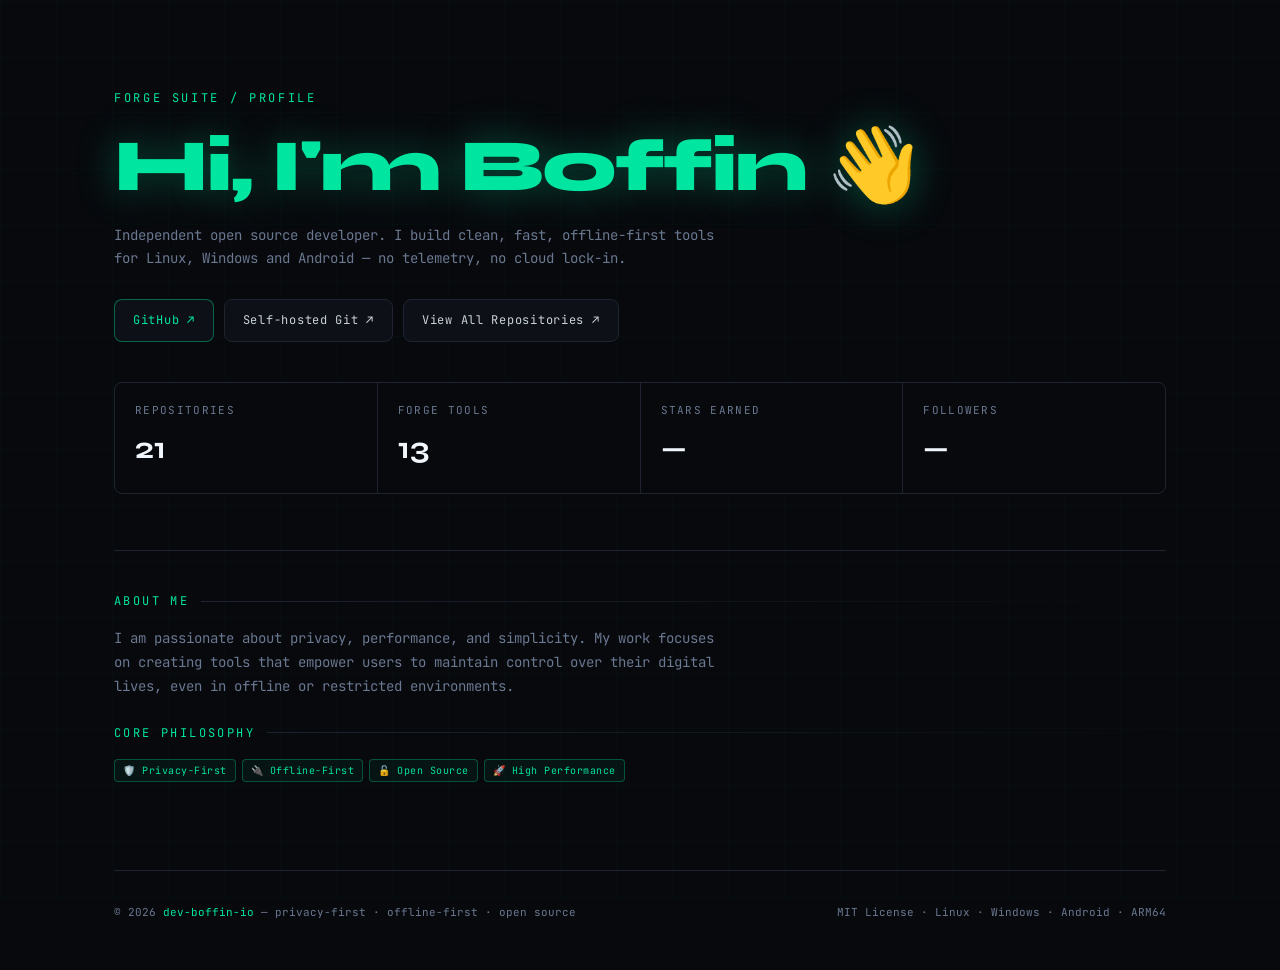
==== commit 1e03e7e0: "Update site: add repositories page, local repo support, fix CSS/JS guards" ====
--- a/index.html
+++ b/index.html
@@ -31,16 +31,16 @@
   <a class="skip" href="#main">Skip to content</a>
 
   <main id="main" class="wrap">
-
     <header class="hero">
-      <p class="eyebrow">forge suite / open source</p>
-      <h1>Hi, I'm <span class="hl">Boffin</span> 👋</h1>
+      <p class="eyebrow">forge suite / profile</p>
+      <h1 class="hl">Hi, I'm Boffin 👋</h1>
       <p class="lead">Independent open source developer. I build clean, fast, offline-first tools for Linux, Windows and Android — no telemetry, no cloud lock-in.</p>
 
       <div class="actions">
         <a class="btn btn-primary" href="https://github.com/dev-boffin-io" target="_blank" rel="noopener">GitHub ↗</a>
         <a class="btn" href="https://git.bowfin-pleco.ts.net/" target="_blank" rel="noopener">Self-hosted Git ↗</a>
         <a id="mail" class="btn" hidden>Email</a>
+        <a class="btn" href="repos.html">View All Repositories ↗</a>
       </div>
 
       <dl class="stats">
@@ -51,42 +51,20 @@
       </dl>
     </header>
 
-    <section class="controls" aria-label="Filter repositories">
-      <label class="search">
-        <span class="sr-only">Search repositories</span>
-        <input id="search" type="search" placeholder="search name, tag, language…" autocomplete="off" />
-      </label>
-      <div class="row">
-        <div id="lang-chips" class="chips" role="group" aria-label="Filter by language"></div>
-        <label class="sort">sort
-          <select id="sort">
-            <option value="updated">recently updated</option>
-            <option value="stars">most stars</option>
-            <option value="name">name</option>
-          </select>
-        </label>
-      </div>
-      <p id="status" class="status" role="status" aria-live="polite">Loading…</p>
+    <section class="documentation">
+      <h2 class="group-title">About Me</h2>
+      <p class="lead">I am passionate about privacy, performance, and simplicity. My work focuses on creating tools that empower users to maintain control over their digital lives, even in offline or restricted environments.</p>
+      
+      <h2 class="group-title">Core Philosophy</h2>
+      <ul class="tags" style="list-style: none; padding: 0;">
+        <li class="pill" style="margin-bottom: 8px;">🛡️ Privacy-First</li>
+        <li class="pill" style="margin-bottom: 8px;">🔌 Offline-First</li>
+        <li class="pill" style="margin-bottom: 8px;">🔓 Open Source</li>
+        <li class="pill" style="margin-bottom: 8px;">🚀 High Performance</li>
+      </ul>
     </section>
 
-    <section class="group" aria-labelledby="h-forge" hidden>
-      <h2 id="h-forge" class="group-title">⚒ Forge Suite <span class="count" id="c-forge"></span></h2>
-      <div class="grid" id="grid-forge"></div>
-    </section>
-
-    <section class="group" aria-labelledby="h-android" hidden>
-      <h2 id="h-android" class="group-title">📱 Android Lab <span class="count" id="c-android"></span></h2>
-      <div class="grid" id="grid-android"></div>
-    </section>
-
-    <section class="group" aria-labelledby="h-other" hidden>
-      <h2 id="h-other" class="group-title">◈ Other projects <span class="count" id="c-other"></span></h2>
-      <div class="grid" id="grid-other"></div>
-    </section>
-
-    <p id="empty" class="empty" hidden>No repositories match your filters.</p>
-
-    <footer>
+    <footer style="margin-top: 80px;">
       <div>© <span id="year"></span> <span class="g">dev-boffin-io</span> — privacy-first · offline-first · open source</div>
       <div>MIT License · Linux · Windows · Android · ARM64</div>
     </footer>
--- a/assets/style.css
+++ b/assets/style.css
@@ -164,6 +164,10 @@
 .card-link { color: var(--accent); text-decoration: none; }
 .card-link:hover { text-decoration: underline; }
 
+.documentation { padding-top: 40px; }
+.documentation h2 { margin-bottom: 16px; }
+.documentation p { margin-bottom: 24px; }
+
 .empty { padding: 40px 0; text-align: center; color: var(--muted); }
 
 footer {
